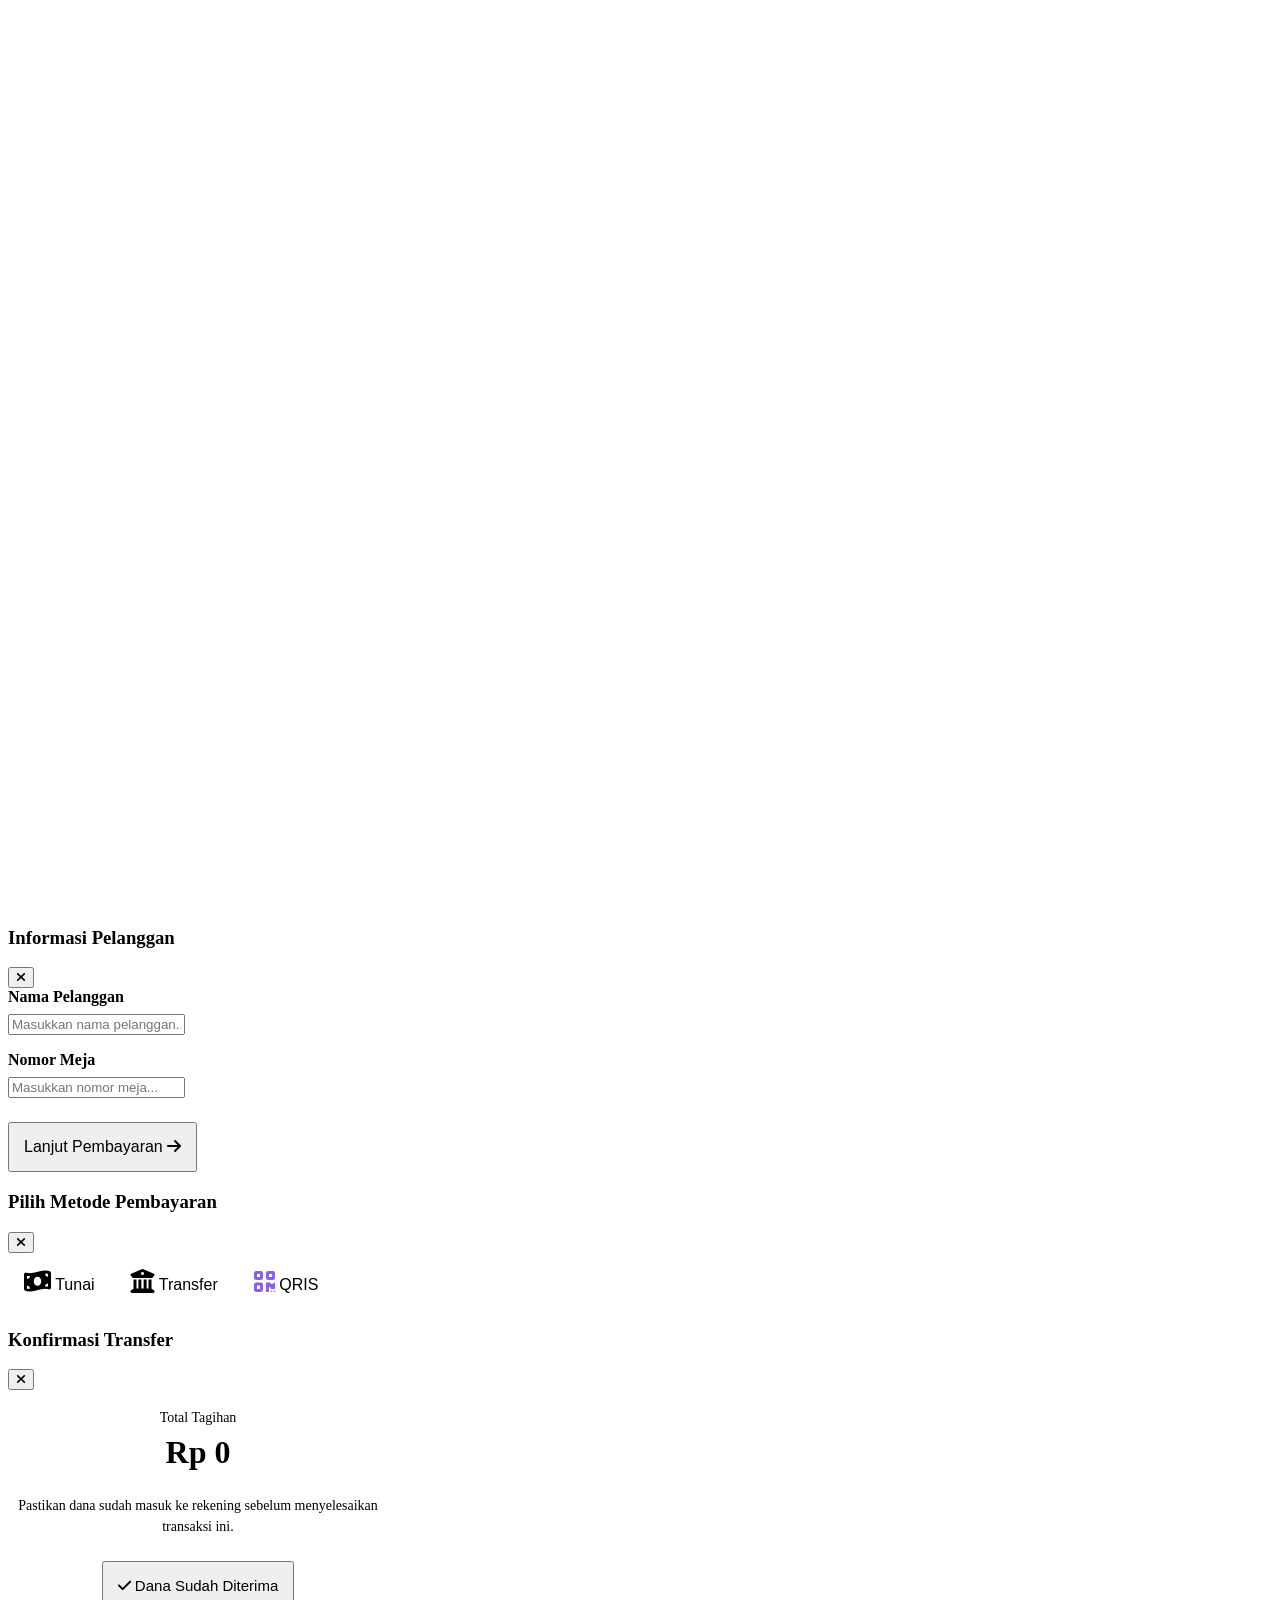
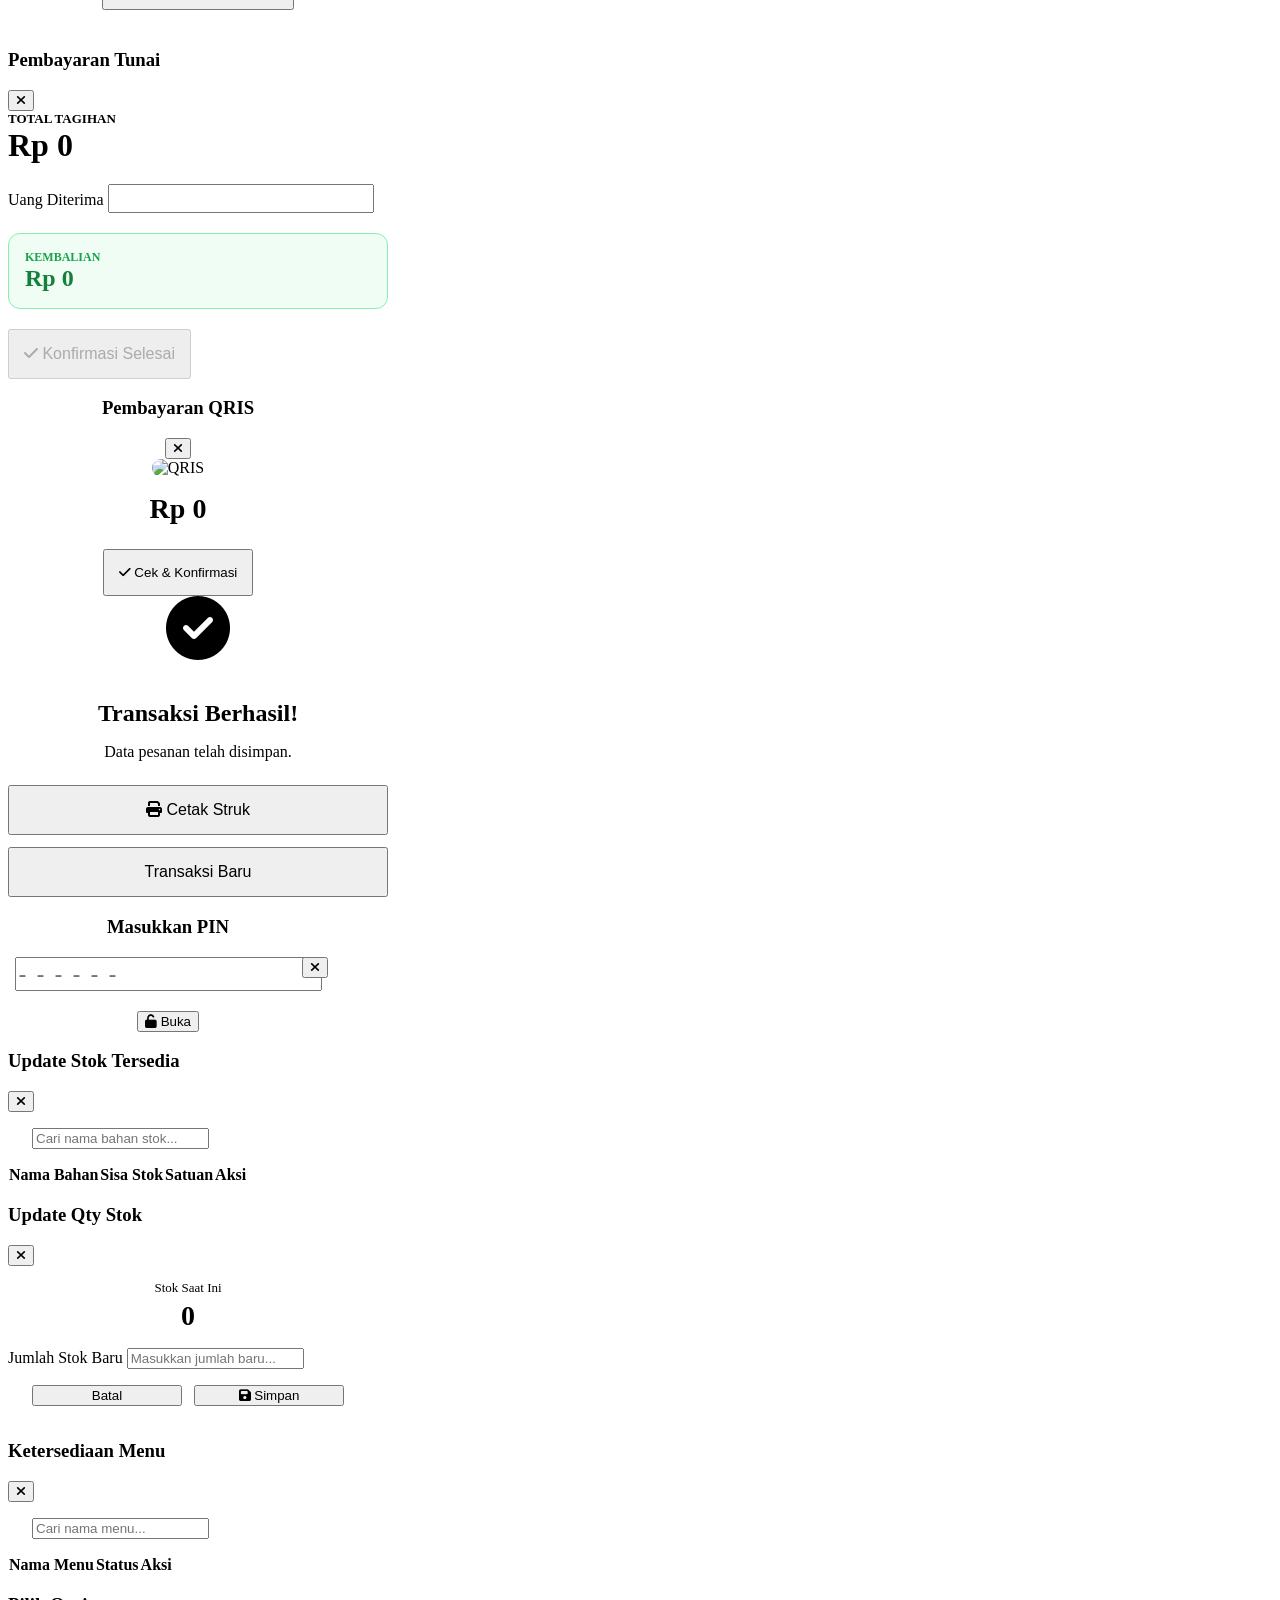
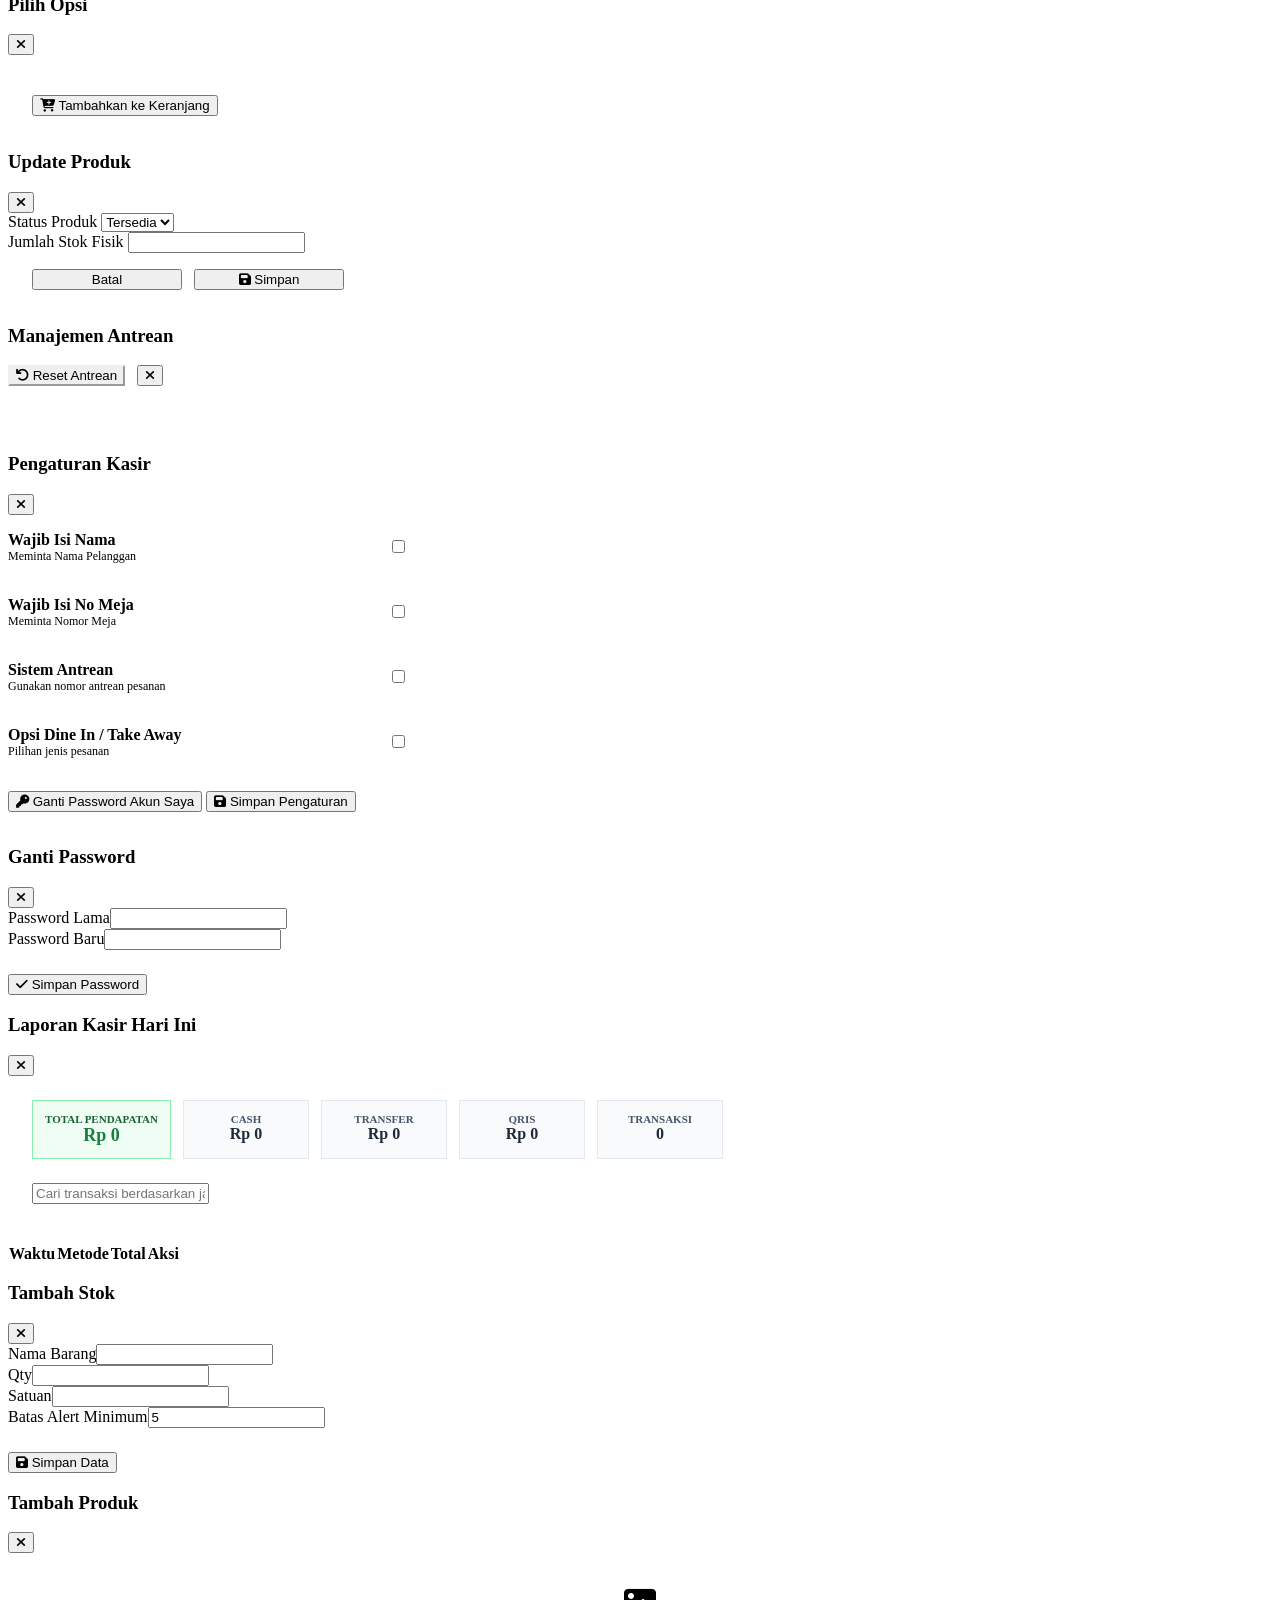
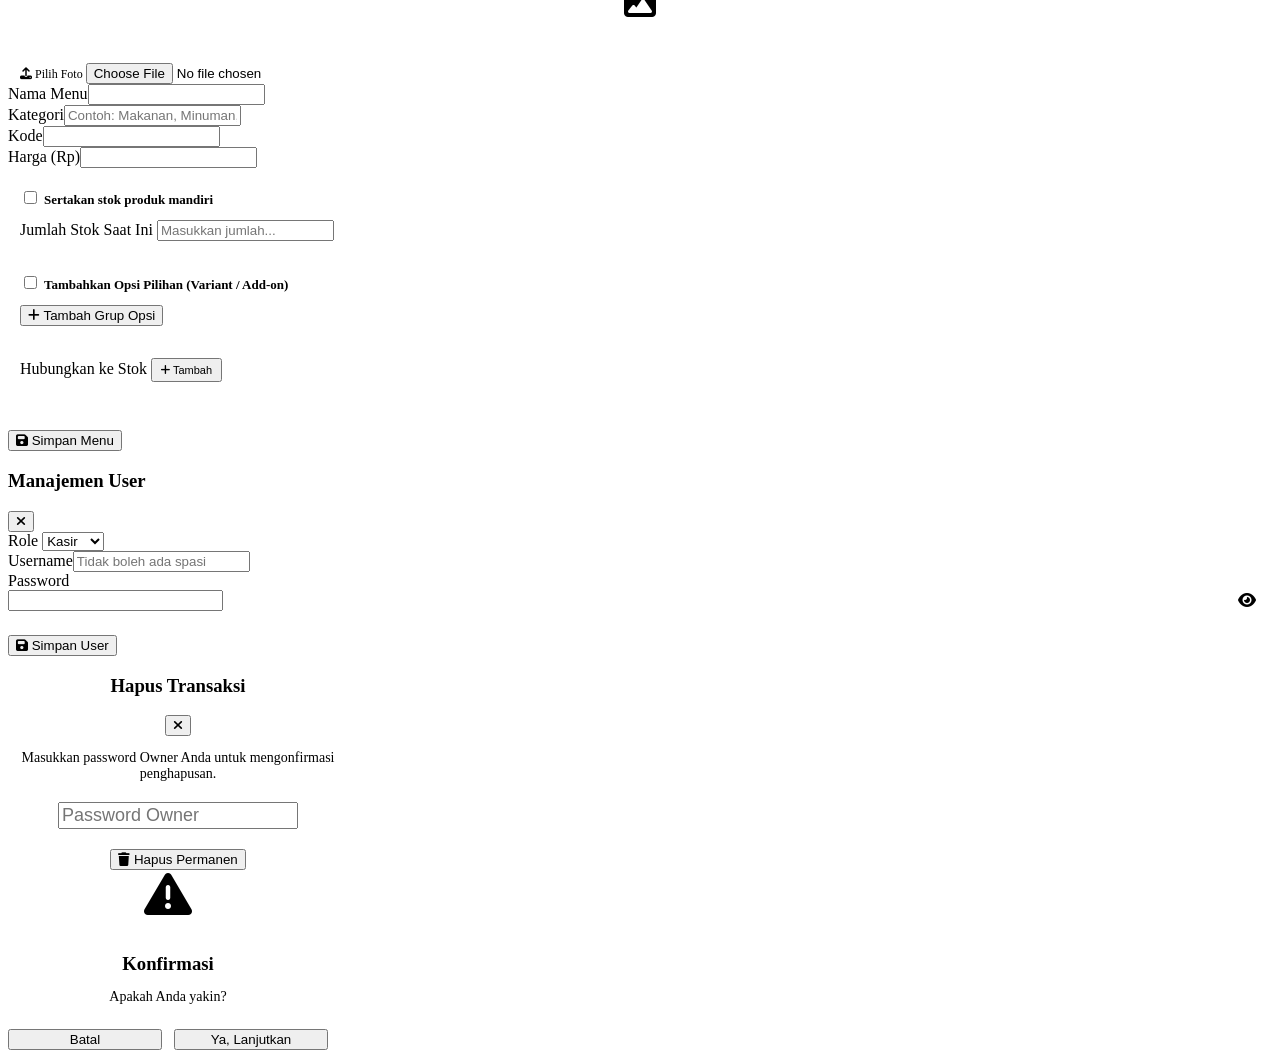
==== Index.html @ 361332a6 "Create Index.html" ====
<!DOCTYPE html>
<html lang="id">

<head>
  <meta charset="UTF-8">
  <title>My Kasir - Professional POS</title>
  <script src="https://cdn.jsdelivr.net/npm/chart.js"></script>
  <script src="https://code.responsivevoice.org/responsivevoice.js"></script>
  <link rel="stylesheet" href="https://cdnjs.cloudflare.com/ajax/libs/font-awesome/6.4.0/css/all.min.css">
  <meta name="viewport" content="width=device-width, initial-scale=1.0">
  <?!= include('CSS'); ?>
</head>

<body>

  <!-- GLOBAL TOAST CONTAINER -->
  <div id="toast-container"></div>

  <!-- LOADER -->
  <div id="loader"
    style="position:fixed;inset:0;z-index:9999;background:rgba(15,23,42,0.85);backdrop-filter:blur(8px);display:none;align-items:center;justify-content:center;flex-direction:column;gap:20px;transition: opacity 0.3s ease;">
    <!-- Modern SVG Spinner -->
    <svg viewBox="0 0 50 50" style="width: 60px; height: 60px; animation: modern-spin 2s linear infinite;">
      <circle cx="25" cy="25" r="20" fill="none" stroke="rgba(255,255,255,0.15)" stroke-width="4"></circle>
      <circle cx="25" cy="25" r="20" fill="none" stroke="#3b82f6" stroke-width="4" stroke-linecap="round" style="animation: modern-spin-dash 1.5s ease-in-out infinite;"></circle>
    </svg>
    <div style="text-align: center;">
      <p id="loader-text" style="color:#fff;font-size:16px;font-weight:600;margin:0;letter-spacing:0.5px;">Memuat...</p>
      <p style="color:#94a3b8; font-size: 13px; margin: 6px 0 0 0; font-weight: 400;">Harap tunggu sebentar</p>
    </div>
  </div>

  <!-- PRINT AREA -->
  <div id="print-area" style="font-family:monospace;max-width:300px;margin:0 auto;padding:16px;display:none;">
    <img id="pr-logo" src=""
      style="width:80px; margin:0 auto 10px; display:none; filter:grayscale(100%); object-fit:contain;">
    <div style="text-align:center;font-size:13px;font-weight:bold;white-space:pre-wrap;margin-bottom:8px;"
      id="pr-header"></div>
    <div style="border-bottom:1px dashed #000;margin:8px 0;"></div>
    <div style="font-size:11px;margin-bottom:6px;">
      <div style="display:flex;justify-content:space-between;"><span>ID</span><span id="pr-id"></span></div>
      <div style="display:flex;justify-content:space-between;"><span>Tanggal</span><span id="pr-date"></span></div>
      <div style="display:flex;justify-content:space-between;"><span>Kasir</span><span id="pr-kasir"></span></div>
      <div style="display:flex;justify-content:space-between;"><span>Metode</span><span id="pr-metode"></span></div>
      <div id="pr-pelanggan-row" style="display:flex;justify-content:space-between;" class="hidden">
        <span>Pelanggan</span><span id="pr-pelanggan"></span></div>
      <div id="pr-meja-row" style="display:flex;justify-content:space-between;" class="hidden"><span>Meja</span><span
          id="pr-meja"></span></div>
    </div>
    <div style="border-bottom:1px dashed #000;margin:8px 0;"></div>
          <div id="pr-queue-container" class="hidden" style="text-align:center;margin:12px 0;padding:8px;border:2px dashed #000;">
        <div style="font-size:12px;text-transform:uppercase;">Nomor Antrean</div>
        <div id="pr-queue" style="font-size:24px;font-weight:bold;">-</div>
      </div>
      <table style="width:100%;font-size:11px;" id="pr-items"></table>
    <div style="border-bottom:1px dashed #000;margin:8px 0;"></div>
    <div style="display:flex;justify-content:space-between;font-size:13px;font-weight:bold;"><span>TOTAL</span><span
        id="pr-total"></span></div>
    <div id="pr-change-line" style="display:none;font-size:11px;margin-top:6px;">
      <div style="display:flex;justify-content:space-between;margin-bottom:2px;"><span>Tunai</span><span
          id="pr-cash"></span></div>
      <div style="display:flex;justify-content:space-between;"><span>Kembali</span><span id="pr-change"></span></div>
    </div>
    <div style="border-bottom:1px dashed #000;margin:8px 0;"></div>
    <div style="text-align:center;font-size:11px;white-space:pre-wrap;margin-top:10px;" id="pr-footer"></div>
  </div>

  <!-- VIEWS CONTAINER -->
  <div id="app-container" style="display:flex;flex-direction:column;min-height:100vh;width:100%;">

    <!-- ========================================== -->
      <!-- ========================================== -->
  <!-- VIEW: QUEUE DISPLAY -->
<!-- ========================================== -->
<audio id="qd-audio" style="display:none;"></audio>
    <div id="view-queue-display" style="display:none;min-height:100vh;background:linear-gradient(135deg,#0f172a,#1e293b);font-family:'Nunito',sans-serif;flex-direction:column;overflow:hidden;position:fixed;inset:0;z-index:99999;">
  
  <!-- HEADER: LOGO, STORE NAME, CLOCK, EXIT -->
  <div style="height:100px;background:rgba(255,255,255,0.03);backdrop-filter:blur(10px);border-bottom:1px solid rgba(255,255,255,0.1);display:flex;align-items:center;padding:0 40px;justify-content:space-between;box-shadow:0 10px 30px rgba(0,0,0,0.2);z-index:10;">
      <div style="display:flex;align-items:center;gap:24px;">
          <div id="qd-logo-container" style="background:#fff;padding:8px;border-radius:12px;box-shadow:0 4px 15px rgba(0,0,0,0.1);display:none;align-items:center;justify-content:center;">
              <img id="qd-logo" src="" style="height:50px;max-width:140px;object-fit:contain;">
          </div>
          <div>
              <div style="font-size:28px;font-weight:900;color:#f8fafc;letter-spacing:1px;text-shadow:0 2px 10px rgba(0,0,0,0.5);" id="qd-store-name">My Kasir</div>
              <div style="font-size:14px;color:#94a3b8;font-weight:700;letter-spacing:3px;text-transform:uppercase;margin-top:2px;">Portal Antrean</div>
          </div>
      </div>
      <div style="display:flex;align-items:center;gap:32px;">
          <div id="qd-clock" style="font-size:32px;font-weight:800;color:#38bdf8;font-variant-numeric:tabular-nums;text-shadow:0 0 20px rgba(56,189,248,0.3);">00:00:00</div>
          <button onclick="queueDisplay.exit()" style="background:rgba(239,68,68,0.15);border:1px solid rgba(239,68,68,0.4);color:#fca5a5;width:56px;height:56px;border-radius:16px;cursor:pointer;display:flex;align-items:center;justify-content:center;transition:all 0.3s;box-shadow:0 4px 15px rgba(239,68,68,0.15);" onmouseover="this.style.background='rgba(239,68,68,0.25)';this.style.transform='scale(1.05)';" onmouseout="this.style.background='rgba(239,68,68,0.15)';this.style.transform='scale(1)';" title="Keluar">
              <i class="fas fa-sign-out-alt" style="font-size:24px;"></i>
          </button>
      </div>
  </div>

  <!-- MAIN CONTENT -->
  <div style="flex:1;display:flex;">
      
      <!-- LEFT SIDE: SELESAI / READY -->
      <div style="flex:5;display:flex;flex-direction:column;align-items:center;justify-content:center;padding:40px;position:relative;">
          
          <!-- Subtle Background Glow -->
          <div style="position:absolute;width:600px;height:600px;background:radial-gradient(circle, rgba(56,189,248,0.15) 0%, rgba(0,0,0,0) 70%);top:50%;left:50%;transform:translate(-50%,-50%);pointer-events:none;"></div>
          
          <div class="card anim-scale" style="background:rgba(255,255,255,0.03);border:1px solid rgba(255,255,255,0.05);box-shadow:0 24px 80px rgba(0,0,0,0.5);border-radius:40px;padding:80px;text-align:center;width:100%;max-width:900px;position:relative;z-index:2;backdrop-filter:blur(20px);">
              <div style="color:#cbd5e1;font-size:3.5vw;font-weight:800;margin-bottom:2vh;text-transform:uppercase;letter-spacing:8px;">Silakan Ambil</div>
              <div id="qd-ready-main" style="color:#fff;font-size:14vw;font-weight:900;line-height:1;letter-spacing:-4px;text-shadow:0 15px 50px rgba(56,189,248,0.4);margin:20px 0;transition:all 0.6s cubic-bezier(0.34, 1.56, 0.64, 1);white-space:nowrap;">---</div>
              <div style="color:#94a3b8;font-size:2.5vw;font-weight:600;margin-top:2vh;letter-spacing:2px;">Pesanan Anda Sudah Siap</div>
          </div>
      </div>
  
      <!-- RIGHT SIDE: DIPROSES / WAITING -->
      <div style="flex:3;background:rgba(0,0,0,0.4);border-left:1px solid rgba(255,255,255,0.05);display:flex;flex-direction:column;padding:40px;box-shadow:-20px 0 50px rgba(0,0,0,0.3);">
          <div style="color:#f8fafc;font-size:2.2vw;font-weight:800;margin-bottom:40px;text-align:center;border-bottom:2px solid rgba(255,255,255,0.1);padding-bottom:24px;letter-spacing:2px;text-transform:uppercase;text-shadow:0 2px 10px rgba(0,0,0,0.3);">Sedang Diproses</div>
          <div id="qd-processing-list" style="flex:1;display:flex;flex-direction:column;gap:24px;overflow-y:auto;padding-right:12px;">
              <!-- ITEMS INJECTED HERE -->
          </div>
      </div>
  </div>
</div>
        <!-- VIEW: PORTAL SELECT -->
    <!-- ========================================== -->
    <div id="view-portal-select"
      style="display:none;flex-direction:column;align-items:center;justify-content:center;min-height:100vh;background:linear-gradient(135deg,#0f172a,#1e3a8a,#312e81);padding:24px;">
      <div class="text-center anim-fade-up" style="margin-bottom:48px;">
        <div class="anim-fade-up anim-d1"
          style="width:90px;height:90px;background:rgba(255,255,255,0.12);border-radius:24px;display:flex;align-items:center;justify-content:center;margin:0 auto 24px;box-shadow:0 8px 32px rgba(0,0,0,0.3);">
          <i class="fas fa-store" style="font-size:40px;color:#fff;"></i>
        </div>
        <h1 class="anim-fade-up anim-d2" style="font-size:42px;font-weight:800;color:#fff;margin:0 0 12px;">My Kasir
        </h1>
        <p class="anim-fade-up anim-d3" style="color:rgba(255,255,255,0.7);font-size:16px;margin:0;">Sistem Point of
          Sales Digital Modern</p>
      </div>
      <div style="display:flex;flex-wrap:wrap;justify-content:center;gap:20px;">
        <button id="btn-portal-kasir" class="portal-btn anim-fade-up anim-d3"
          style="background:rgba(255,255,255,0.1);border:2px solid rgba(255,255,255,0.2);border-radius:24px;padding:40px 48px;text-align:center;cursor:pointer;min-width:220px;outline:none;color:inherit;">
          <i class="fas fa-cash-register" style="font-size:48px;color:#93c5fd;margin-bottom:20px;display:block;"></i>
          <h2 style="color:#fff;font-size:22px;font-weight:800;margin:0 0 8px;">Portal Kasir</h2>
          <p style="color:rgba(255,255,255,0.6);font-size:14px;margin:0;">Transaksi &amp; Operasional</p>
        </button>
        <button id="btn-portal-owner" class="portal-btn anim-fade-up anim-d4"
          style="background:rgba(255,255,255,0.1);border:2px solid rgba(255,255,255,0.2);border-radius:24px;padding:40px 48px;text-align:center;cursor:pointer;min-width:220px;outline:none;color:inherit;">
          <i class="fas fa-user-tie" style="font-size:48px;color:#93c5fd;margin-bottom:20px;display:block;"></i>
          <h2 style="color:#fff;font-size:22px;font-weight:800;margin:0 0 8px;">Portal Owner</h2>
          <p style="color:rgba(255,255,255,0.6);font-size:14px;margin:0;">Manajemen &amp; Analitik</p>
                  </button>
          <button id="btn-portal-queue" class="portal-btn anim-fade-up anim-d5" onclick="queueDisplay.init()"
            style="background:rgba(255,255,255,0.1);border:2px solid rgba(255,255,255,0.2);border-radius:24px;padding:40px 48px;text-align:center;cursor:pointer;min-width:220px;outline:none;color:inherit;">
            <i class="fas fa-tv" style="font-size:48px;color:#38bdf8;margin-bottom:20px;display:block;"></i>
            <h2 style="color:#fff;font-size:22px;font-weight:800;margin:0 0 8px;">Portal Antrean</h2>
            <p style="color:rgba(255,255,255,0.6);font-size:14px;margin:0;">Layar Pelanggan</p>
          </button>
        </div>
      </div>

      <!-- ========================================== -->
      <!-- VIEW: LOGIN FORM -->
      <!-- ========================================== -->
      <div id="view-login-form"
        style="display:none;flex-direction:column;align-items:center;justify-content:center;min-height:100vh;background:linear-gradient(135deg,#0f172a,#1e3a8a,#312e81);padding:24px;">
        <div class="card anim-scale"
          style="width:100%;max-width:420px;padding:40px;border-radius:24px;box-shadow:0 24px 80px rgba(0,0,0,0.35);">
          <button id="btn-login-back"
            style="background:transparent;border:none;color:var(--t3);cursor:pointer;font-weight:600;margin-bottom:20px;display:flex;align-items:center;gap:8px;font-size:14px;padding:0;transition:color 0.2s;">
            <i class="fas fa-arrow-left"></i> Kembali
          </button>
          <div class="text-center" style="margin-bottom:32px;">
            <div
              style="width:80px;height:80px;background:#eff6ff;border-radius:24px;display:inline-flex;align-items:center;justify-content:center;margin-bottom:16px;animation:pulse 2s ease-in-out infinite;">
              <i id="login-icon" class="fas fa-user-tie" style="font-size:32px;color:var(--primary);"></i>
            </div>
            <h2 id="login-title" style="font-size:28px;font-weight:800;margin:0 0 8px;">Login</h2>
            <p style="color:var(--t2);margin:0;">Masukkan kredensial Anda</p>
          </div>
          <form id="form-login" style="display:flex;flex-direction:column;gap:20px;">
            <input type="hidden" id="login-role">
            <div>
              <label class="form-label">Username</label>
              <div style="position:relative;">
                <i class="fas fa-user"
                  style="position:absolute;left:16px;top:50%;transform:translateY(-50%);color:var(--t3);"></i>
                <input type="text" id="inp-username" class="form-input"
                  style="padding-left:48px;border-radius:16px;height:52px;" placeholder="Masukkan username" required>
              </div>
            </div>
            <div>
              <div style="display:flex;justify-content:space-between;align-items:center;margin-bottom:8px;">
                  <label class="form-label" style="margin:0;">Password</label>
                  <a href="javascript:void(0)" onclick="ui.forgotPassword()" style="font-size:13px;color:var(--primary);text-decoration:none;font-weight:600;">Lupa Password?</a>
              </div>
              <div style="position:relative;">
                <i class="fas fa-lock"
                  style="position:absolute;left:16px;top:50%;transform:translateY(-50%);color:var(--t3);"></i>
                <input type="password" id="inp-password" class="form-input"
                  style="padding-left:48px;padding-right:48px;border-radius:16px;height:52px;" placeholder="Masukkan password" required>
                <i class="fas fa-eye" id="toggle-password" onclick="var el=document.getElementById('inp-password'); if(el.type==='password'){el.type='text'; this.className='fas fa-eye-slash';} else {el.type='password'; this.className='fas fa-eye';}"
                  style="position:absolute;right:16px;top:50%;transform:translateY(-50%);color:var(--t3);cursor:pointer;"></i>
              </div>
            </div>
            <button type="button" id="btn-login-submit" class="btn btn-primary w-full"
              style="height:52px;border-radius:16px;font-size:16px;font-weight:700;margin-top:8px;">
              <i class="fas fa-sign-in-alt" style="margin-right:8px;"></i> Masuk Sekarang
            </button>
          </form>
        </div>
      </div>

      <!-- ========================================== -->
      <!-- VIEW: MAIN APP DASHBOARD -->
    <!-- ========================================== -->
    <div id="view-main-app" style="display:none;flex-direction:column;height:100vh;">

      <!-- NAVBAR -->
      <nav id="top-nav" class="flex items-center justify-between"
        style="padding:12px 24px;background:var(--nav);border-bottom:1px solid var(--border);z-index:100;">
        <div class="flex items-center gap-3">
          <div
            style="width:40px;height:40px;background:var(--primary);border-radius:12px;display:flex;align-items:center;justify-content:center;box-shadow:0 4px 12px rgba(59,130,246,0.3);">
            <i class="fas fa-store" style="color:#fff;font-size:18px;"></i>
          </div>
          <div>
            <div id="nav-store-name" style="font-weight:800;font-size:17px;color:var(--t1);">My Kasir</div>
            <div id="nav-role-badge"
              style="font-size:11px;font-weight:700;color:var(--primary);background:#eff6ff;padding:2px 8px;border-radius:6px;display:inline-block;margin-top:2px;">
              Role</div>
          </div>
        </div>

        <div class="flex items-center gap-4">
          <!-- Theme Toggle -->
          <div class="flex items-center gap-2">
            <i class="fas fa-sun" style="font-size:12px;color:var(--t3);"></i>
            <button id="btn-theme" class="dm-toggle" onclick="ui.toggleTheme()"></button>
            <i class="fas fa-moon" style="font-size:12px;color:var(--t3);"></i>
          </div>

          <div style="width:1px;height:24px;background:var(--border);"></div>

          <button onclick="app.refreshData()" class="btn btn-outline" style="padding:8px 12px;font-size:13px;"
            title="Sinkronisasi Data">
            <i class="fas fa-sync-alt"></i>
          </button>

          <div class="flex items-center gap-3"
            style="padding:6px 12px 6px 6px;background:var(--surface2);border-radius:30px;border:1px solid var(--border);">
            <div
              style="width:28px;height:28px;background:var(--primary);border-radius:50%;display:flex;align-items:center;justify-content:center;">
              <i class="fas fa-user" style="color:#fff;font-size:12px;"></i>
            </div>
            <span id="nav-username" style="font-weight:700;font-size:13px;padding-right:4px;">User</span>
          </div>

          <button onclick="auth.logout()" class="btn btn-danger" style="padding:8px 14px;font-size:13px;">
            <i class="fas fa-sign-out-alt"></i> Keluar
          </button>
        </div>
      </nav>

      <div class="flex flex-1" style="overflow:hidden;">

        <!-- ========================================== -->
        <!-- APP: KASIR PORTAL -->
        <!-- ========================================== -->
        <div id="portal-kasir" class="hidden w-full h-full">
          <!-- Left: Catalog Area -->
          <div class="flex-col flex-1" style="background:var(--bg);overflow-y:auto;padding:24px;">
            <div class="flex items-center justify-between" style="margin-bottom:20px;">
              <h2 style="font-size:22px;font-weight:800;margin:0;">📦 Katalog Produk</h2>
              <div class="flex gap-2">
                <button onclick="kasir.openSecureModal('modal-k-stock')" class="btn btn-outline"
                  style="border-color:var(--primary);color:var(--primary);" title="Manajemen Stok">
                  <i class="fas fa-box"></i> Stok
                </button>
                <button onclick="kasir.openSecureModal('modal-k-catalog')" class="btn btn-outline"
                  style="border-color:var(--primary);color:var(--primary);" title="Manajemen Katalog">
                  <i class="fas fa-book-open"></i> Katalog
                </button>
                                  <button onclick="kasir.queueManager.open()" class="btn btn-outline"
                    style="border-color:var(--t2);color:var(--t2);" title="Manajemen Antrean">
                    <i class="fas fa-list-ol"></i> Antrean
                  </button>
                  <button onclick="kasir.openSecureModal('modal-k-settings')" class="btn btn-outline"
                  style="border-color:var(--t2);color:var(--t2);" title="Pengaturan">
                  <i class="fas fa-cog"></i> Pengaturan
                </button>
                <button onclick="kasir.openSecureModal('modal-report')" class="btn btn-outline"
                  style="border-color:var(--success);color:var(--success);" title="Laporan Harian">
                  <i class="fas fa-chart-line"></i> Laporan
                </button>
              </div>
            </div>

            <div style="position:relative;margin-bottom:20px;">
              <i class="fas fa-search"
                style="position:absolute;left:16px;top:50%;transform:translateY(-50%);color:var(--t3);"></i>
              <input type="text" id="kasir-search" class="form-input"
                style="padding-left:44px;border-radius:12px;padding-top:12px;padding-bottom:12px;"
                placeholder="Cari nama menu atau kode..." oninput="kasir.searchCatalog(this.value)">
              <div id="kasir-ac" class="ac-list"></div>
            </div>

            <div id="kasir-category-filters" class="flex gap-2"
              style="overflow-x:auto;padding-bottom:16px;margin-bottom:8px;"></div>
            <div id="k-ordertype-container" class="hidden" style="margin-bottom:16px;">
              <div class="flex" style="background:var(--surface2);border-radius:12px;padding:4px;">
                <button id="btn-type-dinein" class="btn flex-1" style="background:var(--primary);color:#fff;" onclick="kasir.setOrderType('Dine In')">Dine In</button>
                <button id="btn-type-takeaway" class="btn flex-1" style="background:transparent;color:var(--t2);" onclick="kasir.setOrderType('Take Away')">Take Away</button>
              </div>
            </div>

            <div id="kasir-catalog-grid"
              style="display:grid;grid-template-columns:repeat(auto-fill,minmax(180px,1fr));gap:16px;">
              <!-- Catalog items rendered here -->
            </div>
          </div>

          <!-- Right: Cart Area -->
          <div class="flex-col"
            style="width:380px;background:var(--surface);border-left:1px solid var(--border);flex-shrink:0;">
            <div style="padding:20px;border-bottom:1px solid var(--border);background:var(--surface2);">
              <h3 style="margin:0;font-size:16px;font-weight:800;display:flex;align-items:center;gap:10px;">
                <div
                  style="width:32px;height:32px;background:#eff6ff;color:var(--primary);border-radius:8px;display:flex;align-items:center;justify-content:center;">
                  <i class="fas fa-shopping-cart"></i></div>
                Keranjang Pesanan
              </h3>
            </div>

            <div id="cart-list" class="flex-1"
              style="overflow-y:auto;padding:16px;display:flex;flex-direction:column;gap:8px;">
              <!-- Cart items -->
            </div>

            <div id="k-customer-fields"
              style="padding:16px;border-top:1px solid var(--border);background:var(--surface2);display:none;gap:12px;">
              <div id="k-cname-container" style="flex:1;display:none;">
                <label style="font-size:12px;font-weight:700;display:block;margin-bottom:4px;">Nama Pelanggan</label>
                <input type="text" id="k-input-cname" class="form-input" placeholder="Masukkan nama..."
                  style="padding:10px;font-size:13px;border-radius:8px;">
              </div>
              <div id="k-cmeja-container" style="flex:1;display:none;">
                <label style="font-size:12px;font-weight:700;display:block;margin-bottom:4px;">Nomor Meja</label>
                <input type="text" id="k-input-cmeja" class="form-input" placeholder="Masukkan meja..."
                  style="padding:10px;font-size:13px;border-radius:8px;">
              </div>
            </div>

            <div style="padding:20px;border-top:1px solid var(--border);background:var(--surface);">
              <div class="flex justify-between items-center" style="margin-bottom:16px;">
                <span style="font-size:14px;color:var(--t2);font-weight:600;">Total Tagihan</span>
                <span id="cart-total" style="font-size:26px;font-weight:800;color:var(--primary);">Rp 0</span>
              </div>

              <button onclick="kasir.checkout()" class="btn btn-primary w-full" style="padding:16px;font-size:16px;">
                <i class="fas fa-check-circle"></i> Proses Pembayaran
              </button></div>
        </div>
      </div>

      <!-- ========================================== -->
        <!-- APP: OWNER PORTAL -->
        <!-- ========================================== -->
        <div id="portal-owner" class="hidden w-full h-full">
          <!-- Sidebar -->
          <div
            style="width:240px;background:var(--sidebar);padding:24px 16px;display:flex;flex-direction:column;gap:6px;flex-shrink:0;">
            <div
              style="font-size:11px;font-weight:700;color:#64748b;text-transform:uppercase;letter-spacing:0.05em;padding:0 16px;margin-bottom:8px;">
              Menu Utama</div>
            <button onclick="owner.switchTab('dashboard')" id="tab-btn-dashboard" class="sidebar-item active"><i
                class="fas fa-chart-pie"></i> Dashboard</button>
            <button onclick="owner.switchTab('stock')" id="tab-btn-stock" class="sidebar-item"><i
                class="fas fa-boxes-stacked"></i> Manajemen Stok</button>
            <button onclick="owner.switchTab('catalog')" id="tab-btn-catalog" class="sidebar-item"><i
                class="fas fa-box"></i> Katalog Produk</button>
            <button onclick="owner.switchTab('expense')" id="tab-btn-expense" class="sidebar-item"><i
                class="fas fa-cart-shopping"></i> Catat Belanja</button>
            
            <button onclick="owner.switchTab('users')" id="tab-btn-users" class="sidebar-item"><i class="fas fa-users"></i> Manajemen User</button>
            <div style="height:1px;background:rgba(255,255,255,0.1);margin:12px 0;"></div>
            <button onclick="owner.switchTab('settings')" id="tab-btn-settings" class="sidebar-item"><i
                class="fas fa-gear"></i> Pengaturan</button>
          </div>

          <!-- Content Area -->
          <div class="flex-1" style="background:var(--bg);padding:32px;overflow-y:auto;position:relative;">

            <!-- TAB: DASHBOARD -->
            <div id="tab-dashboard" class="owner-tab hidden">
              <div class="flex justify-between items-center" style="margin-bottom:24px;">
                <h2 style="font-size:24px;font-weight:800;margin:0;">Ringkasan Bisnis</h2>
                <div class="flex items-center gap-3">
                  <input type="date" id="dash-date" class="form-input" style="width:160px;"
                    onchange="owner.renderDashboard()">
                </div>
              </div>

              <div style="display:grid;grid-template-columns:repeat(4,1fr);gap:20px;margin-bottom:24px;">
                <div class="card" style="border-top:4px solid var(--primary);">
                  <div style="font-size:12px;font-weight:700;color:var(--t3);text-transform:uppercase;">Pendapatan</div>
                  <div id="dash-income" style="font-size:28px;font-weight:800;margin-top:8px;">Rp 0</div>
                </div>
                <div class="card" style="border-top:4px solid var(--danger);">
                  <div style="font-size:12px;font-weight:700;color:var(--t3);text-transform:uppercase;">Pengeluaran
                  </div>
                  <div id="dash-expense" style="font-size:28px;font-weight:800;margin-top:8px;">Rp 0</div>
                </div>
                <div class="card" style="border-top:4px solid var(--success);">
                  <div style="font-size:12px;font-weight:700;color:var(--t3);text-transform:uppercase;">Laba Bersih
                  </div>
                  <div id="dash-profit" style="font-size:28px;font-weight:800;margin-top:8px;">Rp 0</div>
                </div>
                <div class="card" style="border-top:4px solid #f59e0b;">
                  <div style="font-size:12px;font-weight:700;color:var(--t3);text-transform:uppercase;">Total Trx</div>
                  <div id="dash-trx-count" style="font-size:28px;font-weight:800;margin-top:8px;">0</div>
                </div>
              </div>

              <!-- Alert low stock -->
              <div id="dash-low-stock" class="hidden"
                style="margin-bottom:24px;background:#fef3c7;border:1px solid #fcd34d;border-radius:12px;padding:16px;">
                <h4 style="margin:0 0 8px;color:#92400e;display:flex;align-items:center;gap:8px;"><i
                    class="fas fa-triangle-exclamation"></i> Stok Hampir Habis!</h4>
                <div id="dash-low-stock-list" class="flex gap-2" style="flex-wrap:wrap;"></div>
              </div>

              <div class="card" style="margin-bottom:24px;">
                <h3 style="margin:0 0 16px;font-size:16px;font-weight:800;">Grafik Arus Kas (7 Hari Terakhir)</h3>
                <canvas id="dash-chart" height="80"></canvas>
              </div>

              <div class="card">
                <h3 style="margin:0 0 16px;font-size:16px;font-weight:800;">Daftar Transaksi</h3>

                <div style="display:flex;gap:16px;margin-bottom:24px;">
                  <div class="card flex-1"
                    style="background:var(--surface2);border:1px solid var(--border);padding:16px;">
                    <div style="font-size:11px;font-weight:700;color:var(--t3);text-transform:uppercase;">Cash</div>
                    <div id="dash-metode-cash"
                      style="font-size:20px;font-weight:800;color:var(--success);margin-top:4px;">Rp 0</div>
                  </div>
                  <div class="card flex-1"
                    style="background:var(--surface2);border:1px solid var(--border);padding:16px;">
                    <div style="font-size:11px;font-weight:700;color:var(--t3);text-transform:uppercase;">Transfer</div>
                    <div id="dash-metode-transfer"
                      style="font-size:20px;font-weight:800;color:var(--primary);margin-top:4px;">Rp 0</div>
                  </div>
                  <div class="card flex-1"
                    style="background:var(--surface2);border:1px solid var(--border);padding:16px;">
                    <div style="font-size:11px;font-weight:700;color:var(--t3);text-transform:uppercase;">QRIS</div>
                    <div id="dash-metode-qris" style="font-size:20px;font-weight:800;color:#8b5cf6;margin-top:4px;">Rp 0
                    </div>
                  </div>
                </div>

                <div style="overflow-x:auto;">
                  <table id="dash-trx-table">
                    <thead>
                      <tr>
                        <th class="tbl-th">ID</th>
                        <th class="tbl-th">Waktu</th>
                        <th class="tbl-th">Kasir</th>
                        <th class="tbl-th">Metode</th>
                        <th class="tbl-th text-right">Total</th>
                        <th class="tbl-th text-right">Aksi</th>
                      </tr>
                    </thead>
                    <tbody></tbody>
                  </table>
                </div>
              </div>
            </div>

            <!-- TAB: STOCK -->
            <div id="tab-stock" class="owner-tab hidden">
              <div class="flex justify-between items-center" style="margin-bottom:24px;">
                <h2 style="font-size:24px;font-weight:800;margin:0;">📊 Manajemen Stok</h2>
                <button onclick="owner.modals.stock.open()" class="btn btn-primary"><i class="fas fa-plus"></i> Tambah
                  Stok Baru</button>
              </div>
              <div class="card" style="padding:0;overflow:hidden;">
                <table id="table-stock">
                  <thead>
                    <tr>
                      <th class="tbl-th">Nama Barang</th>
                      <th class="tbl-th">Satuan</th>
                      <th class="tbl-th">Qty</th>
                      <th class="tbl-th">Batas Min</th>
                      <th class="tbl-th">Status</th>
                      <th class="tbl-th text-right">Aksi</th>
                    </tr>
                  </thead>
                  <tbody></tbody>
                </table>
              </div>
            </div>

            <!-- TAB: CATALOG -->
            <div id="tab-catalog" class="owner-tab hidden">
              <div class="flex justify-between items-center" style="margin-bottom:24px;">
                <h2 style="font-size:24px;font-weight:800;margin:0;">📦 Katalog Produk</h2>
                <button onclick="owner.modals.catalog.open()" class="btn btn-primary"><i class="fas fa-plus"></i> Tambah
                  Produk</button>
              </div>
              <div id="owner-category-filters" class="flex gap-2"
                style="overflow-x:auto;padding-bottom:16px;margin-bottom:8px;"></div>
              <div style="display:grid;grid-template-columns:repeat(auto-fill,minmax(220px,1fr));gap:20px;"
                id="owner-catalog-grid"></div>
            </div>

            <!-- TAB: SETTINGS -->
            <div id="tab-settings" class="owner-tab hidden">
              <h2 style="font-size:24px;font-weight:800;margin:0 0 24px;">⚙️ Pengaturan Sistem</h2>
              <div style="display:grid;grid-template-columns:1fr 1fr;gap:24px;">
                <div class="card">
                  <h3 style="margin:0 0 20px;font-size:16px;border-bottom:1px solid var(--border);padding-bottom:12px;">
                    Profil Toko</h3>
                  <div class="flex-col gap-3">
                    <div class="text-center" style="margin-bottom:12px;">
                      <div id="set-logo-preview"
                        style="width:100px;height:100px;background:var(--surface2);border-radius:12px;margin:0 auto 10px;border:2px dashed var(--border);display:flex;align-items:center;justify-content:center;overflow:hidden;">
                        <i class="fas fa-image" style="color:var(--border);font-size:32px;"></i>
                      </div>
                      <label class="btn btn-outline" style="font-size:12px;padding:6px 12px;cursor:pointer;">
                        <i class="fas fa-upload"></i> Upload Logo Struk (Opsional)
                        <input type="file" id="set-logo-file" accept="image/*" class="hidden"
                          onchange="owner.previewLogo(event)">
                      </label>
                    </div>
                    <div><label class="form-label">Nama Toko</label><input type="text" id="set-name" class="form-input">
                    </div>
                    <div><label class="form-label">Alamat</label><input type="text" id="set-address" class="form-input">
                    </div>
                    <div><label class="form-label">Telepon</label><input type="text" id="set-phone" class="form-input">
                    </div>
                    <div><label class="form-label">Header Struk</label><textarea id="set-header" class="form-input"
                        rows="3"></textarea></div>
                    <div><label class="form-label">Footer Struk</label><textarea id="set-footer" class="form-input"
                        rows="2"></textarea></div>
                    <div><label class="form-label">Link Logo QRIS</label><input type="text" id="set-qris"
                        class="form-input"></div>
                    <button onclick="owner.saveSettings()" class="btn btn-primary" style="margin-top:8px;"><i
                        class="fas fa-save"></i> Simpan Profil</button>
                  </div>
                </div>
                <div class="flex-col gap-4">
                  <div class="card">
                    <h3
                      style="margin:0 0 20px;font-size:16px;border-bottom:1px solid var(--border);padding-bottom:12px;">
                      Keamanan Owner</h3>
                    <div class="flex-col gap-3">
                      <div><label class="form-label">PIN Laporan Kasir (6 Digit)</label><input type="password"
                          id="set-pin" class="form-input" maxlength="6"></div>
                      <button onclick="owner.savePin()" class="btn btn-primary"><i class="fas fa-lock"></i> Simpan
                        PIN</button>
                    </div>
                  </div>
                  <div class="card">
                    <h3
                      style="margin:0 0 20px;font-size:16px;border-bottom:1px solid var(--border);padding-bottom:12px;">
                      Ganti Password</h3>
                    <div class="flex-col gap-3">
                      <div><label class="form-label">Pilih Akun</label>
                        <select id="set-pwd-user" class="form-input">
                          <option value="owner">Owner</option>
                        </select>
                      </div>
                      <div><label class="form-label">Password Baru</label><input type="password" id="set-pwd-new"
                          class="form-input"></div>
                      <button onclick="owner.changePassword()" class="btn btn-danger"><i class="fas fa-key"></i> Update
                        Password</button>
                    </div>
                  </div>
                </div>
              </div>
            </div>

            <!-- Other tabs placeholder (Users, Expense can follow same logic) -->
            <div id="tab-users" class="owner-tab hidden">
              <div class="flex justify-between items-center" style="margin-bottom:24px;">
                <h2 style="font-size:24px;font-weight:800;margin:0;">👥 Manajemen User</h2>
                <button onclick="owner.modals.user.open()" class="btn btn-primary"><i class="fas fa-plus"></i> Tambah
                  Kasir</button>
              </div>
              <div class="card" style="padding:0;overflow:hidden;">
                <table id="table-users">
                  <thead>
                    <tr>
                      <th class="tbl-th">Username</th>
                      <th class="tbl-th">Nama</th>
                      <th class="tbl-th">Role</th>
                      <th class="tbl-th text-right">Aksi</th>
                    </tr>
                  </thead>
                  <tbody></tbody>
                </table>
              </div>
            </div>

            <div id="tab-expense" class="owner-tab hidden">
              <h2 style="font-size:24px;font-weight:800;margin:0 0 24px;">Catat Belanja & Restock</h2>

              <div style="display:grid;grid-template-columns:1fr 1fr;gap:20px;align-items:start;">
                <div class="card flex-col gap-3">
                  <h3 style="margin:0 0 10px;font-size:16px;border-bottom:1px solid var(--border);padding-bottom:10px;">
                    Form Tambah Rincian</h3>

                  <div>
                    <label class="form-label">Pilih Barang Stok</label>
                    <select id="exp-stock-sel" class="form-input" onchange="owner.onExpStockChange()">
                      <!-- Populated by JS -->
                    </select>
                  </div>

                  <div id="exp-lainnya-box" class="hidden flex-col gap-3"
                    style="background:var(--surface2);padding:12px;border-radius:8px;">
                    <div><label class="form-label">Nama Barang Baru</label><input type="text" id="exp-new-name"
                        class="form-input"></div>
                    <div><label class="form-label">Satuan</label><input type="text" id="exp-new-satuan"
                        class="form-input" placeholder="Misal: Kg, Pcs"></div>
                    <div><label class="form-label">Batas Minimum</label><input type="number" id="exp-new-batas"
                        class="form-input" value="5"></div>
                    <label
                      style="display:flex;align-items:center;gap:8px;font-size:13px;cursor:pointer;margin-top:4px;">
                      <input type="checkbox" id="exp-add-tostock" checked> Tambahkan sebagai stok baru
                    </label>
                  </div>

                  <div style="display:flex;gap:12px;">
                    <div style="flex:1"><label class="form-label">Qty Tambah</label><input type="number" id="exp-qty"
                        class="form-input" value="1"></div>
                    <div style="flex:2"><label class="form-label">Subtotal Biaya (Rp)</label><input type="number"
                        id="exp-price" class="form-input" placeholder="Total biaya item ini"></div>
                  </div>

                  <button onclick="owner.addExpenseItem()" class="btn btn-outline" style="margin-top:10px;"><i
                      class="fas fa-plus"></i> Tambah ke Rincian</button>
                </div>

                <div class="card flex-col gap-3">
                  <h3 style="margin:0 0 10px;font-size:16px;border-bottom:1px solid var(--border);padding-bottom:10px;">
                    Daftar Rincian Belanja</h3>
                  <div id="exp-cart-list" class="flex-col gap-2" style="max-height:200px;overflow-y:auto;">
                    <div style="text-align:center;padding:20px;color:var(--t3);font-size:13px;">Belum ada rincian
                      ditambahkan.</div>
                  </div>
                  <div
                    style="display:flex;justify-content:space-between;padding-top:12px;border-top:1px dashed var(--border);margin-top:8px;">
                    <span style="font-weight:700;">Total Belanja</span>
                    <span style="font-weight:800;color:var(--danger);font-size:18px;" id="exp-total-rp">Rp 0</span>
                  </div>
                  <button onclick="owner.saveExpense()" class="btn btn-primary"
                    style="margin-top:10px;font-size:15px;padding:12px;"><i class="fas fa-save"></i> Simpan
                    Pengeluaran</button>
                </div>
              </div>

              <div class="card" style="margin-top:24px;">
                <div class="flex justify-between items-center"
                  style="margin-bottom:16px;border-bottom:1px solid var(--border);padding-bottom:12px;">
                  <h3 style="margin:0;font-size:16px;">Riwayat Belanja</h3>
                  <input type="date" id="exp-history-date" class="form-input"
                    style="width:160px;padding:4px 8px;font-size:12px;" onchange="owner.renderExpenseHistory()">
                </div>
                <div class="table-container">
                  <table class="tbl" id="exp-history-table">
                    <thead>
                      <tr>
                        <th class="tbl-th">Waktu</th>
                        <th class="tbl-th">Keterangan</th>
                        <th class="tbl-th text-right">Nominal</th>
                        <th class="tbl-th text-right">Aksi</th>
                      </tr>
                    </thead>
                    <tbody></tbody>
                  </table>
                </div>
              </div>
            </div>

          </div>
        </div>

      </div>
    </div>
  </div>

  <!-- ========================================== -->
  <!-- MODALS -->
  <!-- ========================================== -->

  <!-- KASIR: CUSTOMER INFO MODAL -->
  <div id="modal-customer-info" class="modal-overlay">
    <div class="modal-box" style="max-width:400px;">
      <div class="modal-header">
        <h3 class="modal-title">Informasi Pelanggan</h3>
        <button class="modal-close" onclick="ui.closeModal('modal-customer-info')"><i class="fas fa-times"></i></button>
      </div>
      <div class="modal-body">
        <div id="mci-nama-container" style="margin-bottom:16px;">
          <label style="font-weight:bold;display:block;margin-bottom:8px;">Nama Pelanggan</label>
          <input type="text" id="mci-input-pelanggan" class="form-input" placeholder="Masukkan nama pelanggan..."
            onkeypress="kasir.proceedPayment(event)">
        </div>
        <div id="mci-meja-container" style="margin-bottom:24px;">
          <label style="font-weight:bold;display:block;margin-bottom:8px;">Nomor Meja</label>
          <input type="text" id="mci-input-meja" class="form-input" placeholder="Masukkan nomor meja..."
            onkeypress="kasir.proceedPayment(event)">
        </div>
        <button onclick="kasir.proceedPayment()" class="btn btn-primary w-full" style="padding:14px;font-size:16px;">
          Lanjut Pembayaran <i class="fas fa-arrow-right"></i>
        </button>
      </div>
    </div>
  </div>

  <!-- KASIR: PAYMENT METHOD MODAL -->
  <div id="modal-payment-method" class="modal-overlay">
    <div class="modal-box" style="max-width:380px;">
      <div class="modal-header">
        <h3 class="modal-title">Pilih Metode Pembayaran</h3>
        <button class="modal-close" onclick="ui.closeModal('modal-payment-method')"><i
            class="fas fa-times"></i></button>
      </div>
      <div class="flex-col gap-3">
        <button onclick="kasir.setPayment('Cash')" class="btn w-full flex items-center justify-center gap-3"
          style="padding:16px;background:var(--surface2);border:2px solid var(--border);color:var(--t1);font-size:16px;">
          <i class="fas fa-money-bill-wave" style="font-size:24px;color:var(--success);"></i> Tunai
        </button>
        <button onclick="kasir.setPayment('Transfer')" class="btn w-full flex items-center justify-center gap-3"
          style="padding:16px;background:var(--surface2);border:2px solid var(--border);color:var(--t1);font-size:16px;">
          <i class="fas fa-building-columns" style="font-size:24px;color:var(--primary);"></i> Transfer
        </button>
        <button onclick="kasir.setPayment('QRIS')" class="btn w-full flex items-center justify-center gap-3"
          style="padding:16px;background:var(--surface2);border:2px solid var(--border);color:var(--t1);font-size:16px;">
          <i class="fas fa-qrcode" style="font-size:24px;color:#8b5cf6;"></i> QRIS
        </button>
      </div>
    </div>
  </div>

  <!-- KASIR: TRANSFER PAYMENT MODAL -->
  <div id="modal-kasir-transfer" class="modal-overlay">
    <div class="modal-box" style="max-width:380px;">
      <div class="modal-header">
        <h3 class="modal-title">Konfirmasi Transfer</h3>
        <button class="modal-close" onclick="ui.closeModal('modal-kasir-transfer')"><i
            class="fas fa-times"></i></button>
      </div>
      <div style="text-align:center;padding:20px 0;">
        <div style="font-size:14px;color:var(--t2);margin-bottom:8px;">Total Tagihan</div>
        <div id="mt-total" style="font-size:32px;font-weight:800;color:var(--primary);margin-bottom:24px;">Rp 0</div>
        <p style="font-size:14px;color:var(--t2);margin-bottom:24px;line-height:1.5;">Pastikan dana sudah masuk ke
          rekening sebelum menyelesaikan transaksi ini.</p>
        <button onclick="kasir.confirmOther()" class="btn btn-primary w-full" style="padding:14px;font-size:15px;"><i
            class="fas fa-check"></i> Dana Sudah Diterima</button>
      </div>
    </div>
  </div>

  <!-- KASIR: CASH PAYMENT MODAL -->
  <div id="modal-kasir-cash" class="modal-overlay">
    <div class="modal-box" style="max-width:380px;">
      <div class="modal-header">
        <h3 class="modal-title">Pembayaran Tunai</h3>
        <button class="modal-close" onclick="ui.closeModal('modal-kasir-cash')"><i class="fas fa-times"></i></button>
      </div>
      <div class="text-center" style="margin-bottom:20px;">
        <div style="font-size:13px;color:var(--t3);font-weight:700;text-transform:uppercase;">Total Tagihan</div>
        <div id="mc-total" style="font-size:32px;font-weight:800;color:var(--primary);">Rp 0</div>
      </div>
      <div style="margin-bottom:20px;">
        <label class="form-label">Uang Diterima</label>
        <input type="number" id="mc-received" class="form-input" style="font-size:20px;font-weight:800;"
          oninput="kasir.calculateChange()">
      </div>
      <div id="mc-change-box" class="hidden text-center"
        style="background:#f0fdf4;padding:16px;border-radius:12px;margin-bottom:20px;border:1px solid #86efac;">
        <div style="font-size:12px;color:#16a34a;font-weight:700;">KEMBALIAN</div>
        <div id="mc-change" style="font-size:24px;font-weight:800;color:#15803d;">Rp 0</div>
      </div>
      <button id="mc-btn-confirm" onclick="kasir.confirmCash()" class="btn btn-success w-full"
        style="padding:14px;font-size:16px;" disabled><i class="fas fa-check"></i> Konfirmasi Selesai</button>
    </div>
  </div>

  <!-- KASIR: QRIS PAYMENT MODAL -->
  <div id="modal-kasir-qris" class="modal-overlay">
    <div class="modal-box" style="max-width:340px;text-align:center;">
      <div class="modal-header">
        <h3 class="modal-title">Pembayaran QRIS</h3>
        <button class="modal-close" onclick="ui.closeModal('modal-kasir-qris')"><i class="fas fa-times"></i></button>
      </div>
      <img id="mq-img" src="" alt="QRIS"
        style="width:200px;height:200px;object-fit:contain;margin:0 auto 16px;border:2px solid var(--border);border-radius:12px;">
      <div id="mq-total" style="font-size:28px;font-weight:800;color:var(--primary);margin-bottom:24px;">Rp 0</div>
      <button onclick="kasir.confirmOther()" class="btn btn-success w-full" style="padding:14px;"><i
          class="fas fa-check"></i> Cek & Konfirmasi</button>
    </div>
  </div>

  <!-- KASIR: SUCCESS MODAL -->
  <div id="modal-success" class="modal-overlay">
    <div class="modal-box" style="max-width:380px;text-align:center;">
      <i class="fas fa-check-circle" style="font-size:64px;color:var(--success);margin-bottom:16px;"></i>
      <h3 style="margin-bottom:8px;font-size:24px;font-weight:800;">Transaksi Berhasil!</h3>
      <p style="color:var(--t2);margin-bottom:24px;">Data pesanan telah disimpan.</p>

      <div id="ms-kembalian-row"
        style="background:var(--surface2);padding:16px;border-radius:12px;margin-bottom:24px;display:none;">
        <div style="font-size:12px;font-weight:700;color:var(--t3);text-transform:uppercase;">Kembalian</div>
        <div id="ms-kembalian" style="font-size:24px;font-weight:900;color:var(--success);">Rp 0</div>
      </div>

      <div style="display:flex;gap:12px;flex-direction:column;">
        <button onclick="kasir.printReceipt()" class="btn btn-primary w-full" style="padding:14px;font-size:16px;">
          <i class="fas fa-print"></i> Cetak Struk
        </button>
        <button onclick="ui.closeModal('modal-success')" class="btn btn-outline w-full"
          style="padding:14px;font-size:16px;">
          Transaksi Baru
        </button>
      </div>
    </div>
  </div>

  <!-- PIN MODAL -->
  <div id="modal-pin" class="modal-overlay">
    <div class="modal-box" style="max-width:320px;text-align:center;">
      <div class="modal-header" style="justify-content:center;position:relative;">
        <h3 class="modal-title">Masukkan PIN</h3>
        <button class="modal-close" style="position:absolute;right:0;" onclick="ui.closeModal('modal-pin')"><i
            class="fas fa-times"></i></button>
      </div>
      <input type="password" id="mp-input" class="form-input text-center"
        style="font-size:24px;letter-spacing:10px;margin-bottom:20px;" maxlength="6" placeholder="------">
      <button onclick="kasir.verifyPin()" class="btn btn-primary w-full"><i class="fas fa-unlock"></i> Buka</button>
    </div>
  </div>

  <!-- KASIR: MODAL STOCK -->
  <div id="modal-k-stock" class="modal-overlay">
    <div class="modal-box modal-fullscreen">
      <div class="modal-header">
        <h3 class="modal-title">Update Stok Tersedia</h3>
        <button class="modal-close" onclick="ui.closeModal('modal-k-stock')"><i class="fas fa-times"></i></button>
      </div>
      <div style="padding:16px 24px;border-bottom:1px solid var(--border);">
        <input type="text" class="form-input" placeholder="Cari nama bahan stok..."
          oninput="kasir.showStockModal(this.value)">
      </div>
      <div class="modal-body">
        <table class="w-full text-left" style="border-collapse:collapse;">
          <thead>
            <tr>
              <th class="tbl-th">Nama Bahan</th>
              <th class="tbl-th">Sisa Stok</th>
              <th class="tbl-th">Satuan</th>
              <th class="tbl-th text-right">Aksi</th>
            </tr>
          </thead>
          <tbody id="k-stock-list"></tbody>
        </table>
      </div>
    </div>
  </div>

  <!-- KASIR: MODAL UPDATE STOCK QTY -->
  <div id="modal-k-stock-update" class="modal-overlay">
    <div class="modal-box" style="max-width:360px;">
      <div class="modal-header">
        <h3 class="modal-title">Update Qty Stok</h3>
        <button class="modal-close" onclick="ui.closeModal('modal-k-stock-update')"><i
            class="fas fa-times"></i></button>
      </div>
      <div class="modal-body flex-col gap-3">
        <div style="background:var(--surface2);border-radius:10px;padding:14px;text-align:center;">
          <div style="font-size:13px;color:var(--t3);margin-bottom:4px;">Stok Saat Ini</div>
          <div id="msu-current" style="font-size:28px;font-weight:800;color:var(--primary);">0</div>
          <div id="msu-satuan" style="font-size:13px;color:var(--t3);margin-top:2px;"></div>
        </div>
        <div>
          <label class="form-label">Jumlah Stok Baru</label>
          <input type="number" id="msu-qty" class="form-input" min="0" step="1" placeholder="Masukkan jumlah baru...">
        </div>
        <input type="hidden" id="msu-stock-id">
      </div>
      <div style="padding:16px 24px;border-top:1px solid var(--border);display:flex;gap:12px;">
        <button onclick="ui.closeModal('modal-k-stock-update')" class="btn btn-outline" style="flex:1;">Batal</button>
        <button onclick="kasir.confirmUpdateStock()" class="btn btn-primary" style="flex:1;"><i class="fas fa-save"></i>
          Simpan</button>
      </div>
    </div>
  </div>

  <div id="modal-k-catalog" class="modal-overlay">
    <div class="modal-box modal-fullscreen">
      <div class="modal-header">
        <h3 class="modal-title">Ketersediaan Menu</h3>
        <button class="modal-close" onclick="ui.closeModal('modal-k-catalog')"><i class="fas fa-times"></i></button>
      </div>
      <div style="padding:16px 24px;border-bottom:1px solid var(--border);">
        <input type="text" class="form-input" placeholder="Cari nama menu..."
          oninput="kasir.showCatalogModal(this.value)">
      </div>
      <div class="modal-body">
        <table class="w-full text-left" style="border-collapse:collapse;">
          <thead>
            <tr>
              <th class="tbl-th">Nama Menu</th>
              <th class="tbl-th">Status</th>
              <th class="tbl-th text-right">Aksi</th>
            </tr>
          </thead>
          <tbody id="k-catalog-list"></tbody>
        </table>
      </div>
    </div>
  </div>

  <!-- KASIR: MODAL OPTIONS -->
  <div id="modal-k-options" class="modal-overlay">
    <div class="modal-box" style="max-width:400px; max-height: 90vh; display: flex; flex-direction: column;">
      <div class="modal-header">
        <h3 class="modal-title" id="mo-title">Pilih Opsi</h3>
        <button class="modal-close" onclick="ui.closeModal('modal-k-options')"><i class="fas fa-times"></i></button>
      </div>
      <div class="modal-body flex-col gap-3" id="mo-body" style="overflow-y: auto; flex: 1; padding-bottom: 24px;">
      </div>
      <div style="padding:16px 24px;border-top:1px solid var(--border);">
         <button class="btn btn-primary w-full" onclick="kasir.confirmOptions()"><i class="fas fa-cart-plus"></i> Tambahkan ke Keranjang</button>
      </div>
    </div>
  </div>

  <!-- KASIR: MODAL UPDATE CATALOG -->
  <div id="modal-k-catalog-update" class="modal-overlay">
    <div class="modal-box" style="max-width:360px;">
      <div class="modal-header">
        <h3 class="modal-title">Update Produk</h3>
        <button class="modal-close" onclick="ui.closeModal('modal-k-catalog-update')"><i class="fas fa-times"></i></button>
      </div>
      <div class="modal-body flex-col gap-3">
        <input type="hidden" id="mcu-id">
        <input type="hidden" id="mcu-istrack">
        
        <div>
          <label class="form-label">Status Produk</label>
          <select id="mcu-status" class="form-input">
            <option value="Tersedia">Tersedia</option>
            <option value="Habis">Habis</option>
          </select>
        </div>
        
        <div id="mcu-stok-container">
          <label class="form-label">Jumlah Stok Fisik</label>
          <input type="number" id="mcu-stok" class="form-input" min="0" step="1">
        </div>
      </div>
      <div style="padding:16px 24px;border-top:1px solid var(--border);display:flex;gap:12px;">
        <button onclick="ui.closeModal('modal-k-catalog-update')" class="btn btn-outline" style="flex:1;">Batal</button>
        <button onclick="kasir.confirmUpdateCatalog()" class="btn btn-primary" style="flex:1;"><i class="fas fa-save"></i> Simpan</button>
      </div>
    </div>
  </div>

  <!-- KASIR: MODAL ANTRIAN -->
    <div id="modal-k-queue" class="modal-overlay">
      <div class="modal-box modal-fullscreen">
        <div class="modal-header">
          <h3 class="modal-title">Manajemen Antrean</h3>
          <div style="display:flex;gap:12px;">
            <button onclick="kasir.queueManager.reset()" class="btn btn-outline" style="color:var(--danger);border-color:var(--danger);"><i class="fas fa-undo"></i> Reset Antrean</button>
            <button class="modal-close" onclick="kasir.queueManager.close()"><i class="fas fa-times"></i></button>
          </div>
        </div>
        <div class="modal-body" style="background:var(--bg);padding:24px;overflow-y:auto;">
          <div id="kq-list" style="display:grid;grid-template-columns:1fr;gap:16px;"></div>
        </div>
      </div>
    </div>
  
    <!-- KASIR: MODAL SETTINGS -->
    <div id="modal-k-settings" class="modal-overlay">
      <div class="modal-box" style="max-width:400px;">
        <div class="modal-header">
          <h3 class="modal-title">Pengaturan Kasir</h3>
          <button class="modal-close" onclick="ui.closeModal('modal-k-settings')"><i class="fas fa-times"></i></button>
        </div>
        <div style="display:flex;align-items:center;justify-content:space-between;padding:16px 0;border-bottom:1px solid var(--border);">
          <div>
            <div style="font-weight:700;color:var(--t1);">Wajib Isi Nama</div>
            <div style="font-size:12px;color:var(--t2);">Meminta Nama Pelanggan</div>
          </div>
          <label class="toggle-switch">
            <input type="checkbox" id="k-set-cname">
            <span class="slider"></span>
          </label>
        </div>
        <div style="display:flex;align-items:center;justify-content:space-between;padding:16px 0;border-bottom:1px solid var(--border);">
          <div>
            <div style="font-weight:700;color:var(--t1);">Wajib Isi No Meja</div>
            <div style="font-size:12px;color:var(--t2);">Meminta Nomor Meja</div>
          </div>
          <label class="toggle-switch">
            <input type="checkbox" id="k-set-cmeja">
            <span class="slider"></span>
          </label>
        </div>
        <div style="display:flex;align-items:center;justify-content:space-between;padding:16px 0;border-bottom:1px solid var(--border);">
          <div>
            <div style="font-weight:700;color:var(--t1);">Sistem Antrean</div>
            <div style="font-size:12px;color:var(--t2);">Gunakan nomor antrean pesanan</div>
          </div>
          <label class="toggle-switch">
            <input type="checkbox" id="k-set-queue">
            <span class="slider"></span>
          </label>
        </div>
        <div style="display:flex;align-items:center;justify-content:space-between;padding:16px 0;margin-bottom:16px;">
          <div>
            <div style="font-weight:700;color:var(--t1);">Opsi Dine In / Take Away</div>
            <div style="font-size:12px;color:var(--t2);">Pilihan jenis pesanan</div>
          </div>
          <label class="toggle-switch">
            <input type="checkbox" id="k-set-ordertype">
            <span class="slider"></span>
          </label>
        </div>
        <button onclick="ui.openModal('modal-k-change-pass')" class="btn btn-outline w-full" style="margin-bottom:16px;"><i class="fas fa-key"></i> Ganti Password Akun Saya</button>
        <button onclick="kasir.saveSettings()" class="btn btn-primary w-full"><i class="fas fa-save"></i> Simpan Pengaturan</button>
      </div>
    </div>

    <!-- KASIR: MODAL CHANGE PASS -->
    <div id="modal-k-change-pass" class="modal-overlay">
      <div class="modal-box" style="max-width:350px;">
        <div class="modal-header">
          <h3 class="modal-title">Ganti Password</h3>
          <button class="modal-close" onclick="ui.closeModal('modal-k-change-pass')"><i class="fas fa-times"></i></button>
        </div>
        <div class="flex-col gap-3">
          <div><label class="form-label">Password Lama</label><input type="password" id="k-cp-old" class="form-input"></div>
          <div><label class="form-label">Password Baru</label><input type="password" id="k-cp-new" class="form-input"></div>
        </div>
        <button onclick="kasir.changePassword()" class="btn btn-success w-full" style="margin-top:24px;"><i class="fas fa-check"></i> Simpan Password</button>
      </div>
    </div>

    <!-- KASIR: MODAL REPORT -->
  <div id="modal-report" class="modal-overlay">
    <div class="modal-box modal-fullscreen">
      <div class="modal-header">
        <h3 class="modal-title">Laporan Kasir Hari Ini</h3>
        <button class="modal-close" onclick="ui.closeModal('modal-report')"><i class="fas fa-times"></i></button>
      </div>
      <div style="padding:24px;">
        <div style="display:flex;flex-wrap:wrap;gap:12px;margin-bottom:24px;">
          <div class="card flex-1"
            style="min-width:100px;background:#f0fdf4;border:1px solid #86efac;padding:12px;text-align:center;">
            <div style="font-size:11px;font-weight:700;color:#166534;text-transform:uppercase;">TOTAL PENDAPATAN</div>
            <div id="mr-total" style="font-size:18px;font-weight:900;color:#15803d;">Rp 0</div>
          </div>
          <div class="card flex-1"
            style="min-width:100px;background:#f8fafc;border:1px solid #e2e8f0;padding:12px;text-align:center;">
            <div style="font-size:11px;font-weight:700;color:#475569;text-transform:uppercase;">Cash</div>
            <div id="mr-cash" style="font-size:16px;font-weight:800;color:#1e293b;">Rp 0</div>
          </div>
          <div class="card flex-1"
            style="min-width:100px;background:#f8fafc;border:1px solid #e2e8f0;padding:12px;text-align:center;">
            <div style="font-size:11px;font-weight:700;color:#475569;text-transform:uppercase;">Transfer</div>
            <div id="mr-tf" style="font-size:16px;font-weight:800;color:#1e293b;">Rp 0</div>
          </div>
          <div class="card flex-1"
            style="min-width:100px;background:#f8fafc;border:1px solid #e2e8f0;padding:12px;text-align:center;">
            <div style="font-size:11px;font-weight:700;color:#475569;text-transform:uppercase;">QRIS</div>
            <div id="mr-qris" style="font-size:16px;font-weight:800;color:#1e293b;">Rp 0</div>
          </div>
          <div class="card flex-1"
            style="min-width:100px;background:#f8fafc;border:1px solid #e2e8f0;padding:12px;text-align:center;">
            <div style="font-size:11px;font-weight:700;color:#475569;text-transform:uppercase;">Transaksi</div>
            <div id="mr-count" style="font-size:16px;font-weight:800;color:#1e293b;">0</div>
          </div>
        </div>
        <div style="margin-bottom:16px;">
          <input type="text" class="form-input" placeholder="Cari transaksi berdasarkan jam, metode, atau total..."
            oninput="kasir.showDailyReport(this.value)">
        </div>
      </div>
      <div class="modal-body" style="border-top:1px solid var(--border);">
        <table id="mr-table" class="w-full text-left" style="border-collapse:collapse;">
          <thead>
            <tr>
              <th class="tbl-th">Waktu</th>
              <th class="tbl-th">Metode</th>
              <th class="tbl-th text-right">Total</th>
              <th class="tbl-th text-right">Aksi</th>
            </tr>
          </thead>
          <tbody></tbody>
        </table>
      </div>
    </div>
  </div>

  <!-- OWNER: MODAL STOCK -->
  <div id="modal-stock" class="modal-overlay">
    <div class="modal-box">
      <div class="modal-header">
        <h3 class="modal-title" id="ms-title">Tambah Stok</h3>
        <button class="modal-close" onclick="ui.closeModal('modal-stock')"><i class="fas fa-times"></i></button>
      </div>
      <input type="hidden" id="ms-id">
      <div class="flex-col gap-3">
        <div><label class="form-label">Nama Barang</label><input type="text" id="ms-nama" class="form-input"></div>
        <div class="flex gap-3">
          <div style="flex:1;"><label class="form-label">Qty</label><input type="number" id="ms-qty" class="form-input">
          </div>
          <div style="flex:1;"><label class="form-label">Satuan</label><input type="text" id="ms-satuan"
              class="form-input"></div>
        </div>
        <div><label class="form-label">Batas Alert Minimum</label><input type="number" id="ms-batas" class="form-input"
            value="5"></div>
      </div>
      <button onclick="owner.modals.stock.save()" class="btn btn-primary w-full" style="margin-top:24px;"><i
          class="fas fa-save"></i> Simpan Data</button>
    </div>
  </div>

  <!-- OWNER: MODAL CATALOG -->
  <div id="modal-catalog" class="modal-overlay">
    <div class="modal-box">
      <div class="modal-header">
        <h3 class="modal-title" id="mc-title">Tambah Produk</h3>
        <button class="modal-close" onclick="ui.closeModal('modal-catalog')"><i class="fas fa-times"></i></button>
      </div>
      <input type="hidden" id="mcat-id">
      <div class="flex-col gap-3">
        <div class="flex-col gap-3">
          <div class="text-center">
            <div id="mcat-preview"
              style="width:100px;height:100px;background:var(--surface2);border-radius:12px;margin:0 auto 10px;border:2px dashed var(--border);display:flex;align-items:center;justify-content:center;overflow:hidden;">
              <i class="fas fa-image" style="color:var(--border);font-size:32px;"></i>
            </div>
            <label class="btn btn-outline" style="font-size:12px;padding:6px 12px;cursor:pointer;">
              <i class="fas fa-upload"></i> Pilih Foto
              <input type="file" id="mcat-file" accept="image/*" class="hidden"
                onchange="owner.modals.catalog.previewImage(event)">
            </label>
          </div>
          <div><label class="form-label">Nama Menu</label><input type="text" id="mcat-nama" class="form-input"></div>
          <div><label class="form-label">Kategori</label><input type="text" id="mcat-kategori" class="form-input"
              placeholder="Contoh: Makanan, Minuman, dll"></div>
          <div class="flex gap-3">
            <div style="flex:1;"><label class="form-label">Kode</label><input type="text" id="mcat-kode"
                class="form-input"></div>
            <div style="flex:1;"><label class="form-label">Harga (Rp)</label><input type="number" id="mcat-harga"
                class="form-input"></div>
          </div>

          <div
            style="margin-top:8px;padding:12px;background:var(--surface2);border-radius:12px;border:1px solid var(--border);">
            <div class="flex items-center gap-2">
              <label class="toggle">
                <input type="checkbox" id="mcat-track-stok" onchange="getEl('mcat-stok-container').classList.toggle('hidden', !this.checked)">
                <span class="slider"></span>
              </label>
              <label style="font-size:13px;font-weight:600;">Sertakan stok produk mandiri</label>
            </div>
            <div id="mcat-stok-container" class="hidden" style="margin-top:12px;">
              <label class="form-label">Jumlah Stok Saat Ini</label>
              <input type="number" id="mcat-stok-produk" class="form-input" placeholder="Masukkan jumlah...">
            </div>
          </div>

          <div style="margin-top:8px;padding:12px;background:var(--surface2);border-radius:12px;border:1px solid var(--border);">
            <div class="flex items-center gap-2">
              <label class="toggle">
                <input type="checkbox" id="mcat-has-options" onchange="getEl('mcat-options-box').classList.toggle('hidden', !this.checked)">
                <span class="slider"></span>
              </label>
              <label style="font-size:13px;font-weight:600;">Tambahkan Opsi Pilihan (Variant / Add-on)</label>
            </div>
            <div id="mcat-options-box" class="hidden flex-col gap-3" style="margin-top:12px;">
              <div id="mcat-options-list" class="flex-col gap-3"></div>
              <button class="btn btn-outline w-full" onclick="owner.modals.catalog.addOptionGroup()"><i class="fas fa-plus"></i> Tambah Grup Opsi</button>
            </div>
          </div>

          <div
            style="margin-top:8px;padding:12px;background:var(--surface2);border-radius:12px;border:1px solid var(--border);">
            <div class="flex items-center justify-between" style="margin-bottom:12px;">
              <label class="form-label" style="margin:0;">Hubungkan ke Stok</label>
              <button onclick="owner.modals.catalog.addStockRow()" class="btn btn-outline"
                style="padding:4px 8px;font-size:11px;"><i class="fas fa-plus"></i> Tambah</button>
            </div>
            <div id="mcat-stock-list" class="flex-col gap-2"></div>
          </div>
        </div>
      </div>
      <button onclick="owner.modals.catalog.save()" class="btn btn-primary w-full" style="margin-top:24px;"><i
          class="fas fa-save"></i> Simpan Menu</button>
    </div>
  </div>

  <!-- OWNER: MODAL USER -->
  <div id="modal-user" class="modal-overlay">
    <div class="modal-box">
      <div class="modal-header">
        <h3 class="modal-title">Manajemen User</h3>
        <button class="modal-close" onclick="ui.closeModal('modal-user')"><i class="fas fa-times"></i></button>
      </div>
      <div class="flex-col gap-3">
        <div><label class="form-label">Role</label>
          <select id="mu-role" class="form-input">
            <option value="Kasir">Kasir</option>
            <option value="Owner">Owner</option>
          </select>
        </div>
        <div><label class="form-label">Username</label><input type="text" id="mu-username" class="form-input" placeholder="Tidak boleh ada spasi"></div>
        <div><label class="form-label">Password</label>
          <div style="position:relative;">
            <input type="password" id="mu-pass" class="form-input" style="padding-right:40px;">
            <i class="fas fa-eye" onclick="var el=document.getElementById('mu-pass'); if(el.type==='password'){el.type='text'; this.className='fas fa-eye-slash';} else {el.type='password'; this.className='fas fa-eye';}" style="position:absolute;right:16px;top:50%;transform:translateY(-50%);color:var(--t3);cursor:pointer;"></i>
          </div>
        </div>
      </div>
      <button onclick="owner.modals.user.save()" class="btn btn-success w-full" style="margin-top:24px;"><i class="fas fa-save"></i> Simpan User</button>
    </div>
  </div>

  <!-- OWNER: MODAL DELETE TRX -->
  <div id="modal-delete-trx" class="modal-overlay">
    <div class="modal-box" style="max-width:340px;text-align:center;">
      <div class="modal-header">
        <h3 class="modal-title">Hapus Transaksi</h3>
        <button class="modal-close" onclick="ui.closeModal('modal-delete-trx')"><i class="fas fa-times"></i></button>
      </div>
      <p style="color:var(--t2);font-size:14px;margin-bottom:20px;">Masukkan password Owner Anda untuk mengonfirmasi
        penghapusan.</p>
      <input type="hidden" id="mdt-id">
      <input type="password" id="mdt-pass" class="form-input text-center" style="font-size:18px;margin-bottom:20px;"
        placeholder="Password Owner">
      <button onclick="owner.confirmDeleteTrx()" class="btn btn-danger w-full"><i class="fas fa-trash"></i> Hapus
        Permanen</button>
    </div>
  </div>

  <!-- GLOBAL CONFIRM MODAL -->
  <div id="modal-confirm" class="modal-overlay">
    <div class="modal-box" style="max-width:320px;text-align:center;">
      <i class="fas fa-exclamation-triangle" style="font-size:48px;color:var(--danger);margin-bottom:16px;"></i>
      <h3 class="modal-title" id="mc-confirm-title" style="margin-bottom:8px;">Konfirmasi</h3>
      <p id="mc-confirm-msg" style="color:var(--t2);font-size:14px;margin-bottom:24px;">Apakah Anda yakin?</p>
      <div style="display:flex;gap:12px;">
        <button onclick="ui.closeModal('modal-confirm')" class="btn btn-outline" style="flex:1;">Batal</button>
        <button id="mc-confirm-btn" class="btn btn-danger" style="flex:1;">Ya, Lanjutkan</button>
      </div>
    </div>
  </div>

  <!-- ========================================== -->
  <!-- JAVASCRIPT LOGIC -->
  <!-- ========================================== -->
  <?!= include('JS'); ?>
</body>

</html>
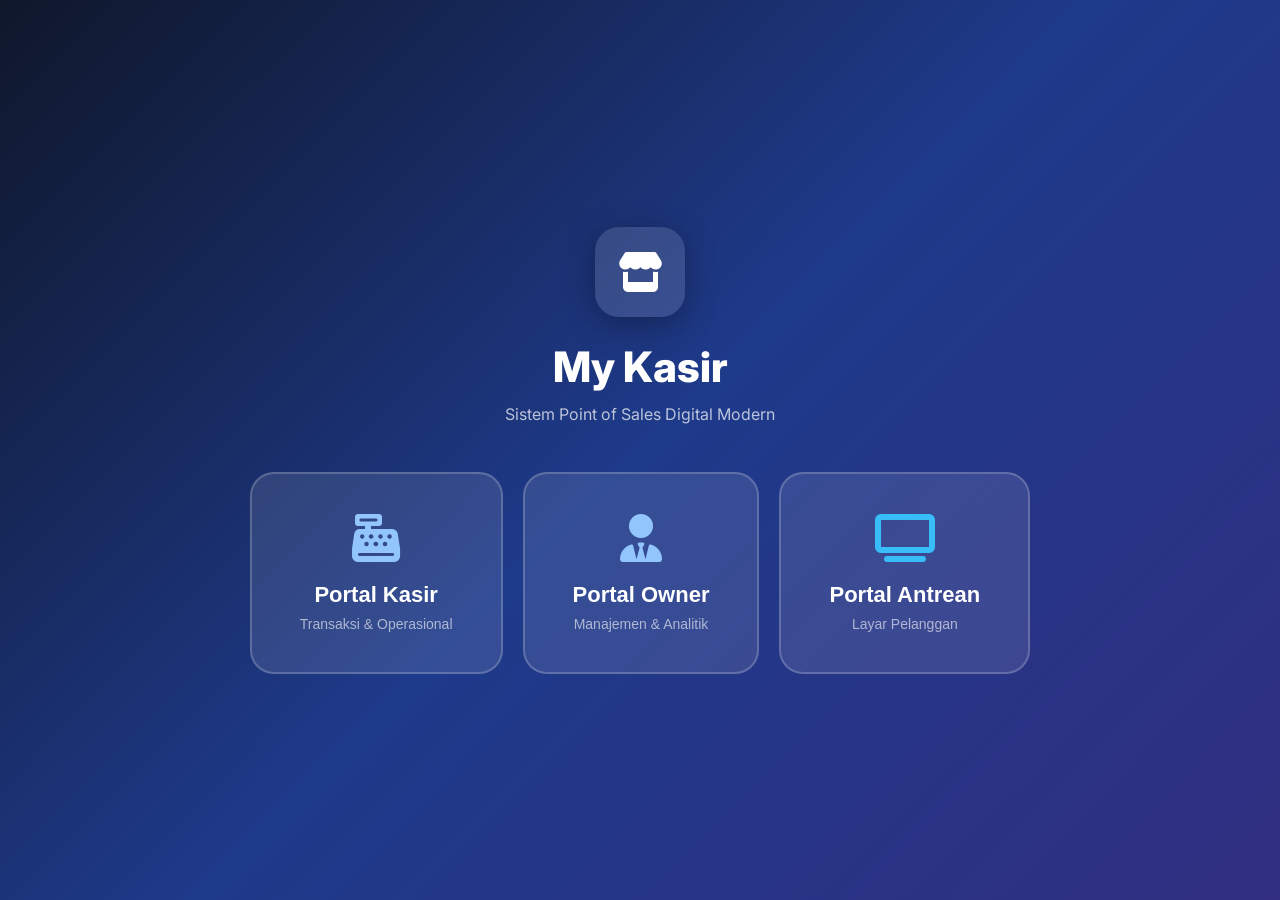
==== commit 2446e0cc: "Index.html" ====
--- a/Index.html
+++ b/Index.html
@@ -8,7 +8,699 @@
   <script src="https://code.responsivevoice.org/responsivevoice.js"></script>
   <link rel="stylesheet" href="https://cdnjs.cloudflare.com/ajax/libs/font-awesome/6.4.0/css/all.min.css">
   <meta name="viewport" content="width=device-width, initial-scale=1.0">
-  <?!= include('CSS'); ?>
+  <style>
+    @import url('https://fonts.googleapis.com/css2?family=Inter:wght@300;400;500;600;700;800&display=swap');
+
+    :root {
+      --bg: #f1f5f9;
+      --surface: #ffffff;
+      --surface2: #f8fafc;
+      --border: #e2e8f0;
+      --t1: #1e293b;
+      --t2: #475569;
+      --t3: #94a3b8;
+      --sidebar: #0f172a;
+      --nav: #ffffff;
+      --inp: #ffffff;
+      --inp-b: #e2e8f0;
+      --shadow: rgba(0, 0, 0, 0.06);
+      --hover: #f8fafc;
+      --ci: #f8fafc;
+      --primary: #3b82f6;
+      --primary-hover: #2563eb;
+      --success: #22c55e;
+      --success-hover: #16a34a;
+      --danger: #ef4444;
+      --danger-hover: #dc2626;
+    }
+
+    body.dark {
+      --bg: #0f172a;
+      --surface: #1e293b;
+      --surface2: #162032;
+      --border: #334155;
+      --t1: #e2e8f0;
+      --t2: #94a3b8;
+      --t3: #cbd5e1;
+      --sidebar: #020617;
+      --nav: #1e293b;
+      --shadow: rgba(0, 0, 0, 0.3);
+      --hover: #1a2744;
+      --ci: #1a2744;
+    }
+
+    * {
+      box-sizing: border-box;
+    }
+
+    body,
+    html {
+      margin: 0;
+      padding: 0;
+      width: 100%;
+      height: 100%;
+    }
+
+    body {
+      font-family: 'Inter', sans-serif;
+      background: var(--bg);
+      color: var(--t1);
+      transition: background 0.3s, color 0.3s;
+    }
+
+    ::-webkit-scrollbar {
+      width: 6px;
+      height: 6px;
+    }
+
+    ::-webkit-scrollbar-thumb {
+      background: #94a3b8;
+      border-radius: 10px;
+    }
+
+    ::-webkit-scrollbar-track {
+      background: transparent;
+    }
+
+    /* UTILITIES */
+    .flex {
+      display: flex;
+    }
+
+    .flex-col {
+      display: flex;
+      flex-direction: column;
+    }
+
+    .flex-1 {
+      flex: 1;
+    }
+
+    .h-full {
+      height: 100%;
+    }
+
+    .w-full {
+      width: 100%;
+    }
+
+    .items-center {
+      align-items: center;
+    }
+
+    .justify-between {
+      justify-content: space-between;
+    }
+
+    .justify-center {
+      justify-content: center;
+    }
+
+    .gap-2 {
+      gap: 8px;
+    }
+
+    .gap-3 {
+      gap: 12px;
+    }
+
+    .gap-4 {
+      gap: 16px;
+    }
+
+    .text-center {
+      text-align: center;
+    }
+
+    .hidden {
+      display: none !important;
+    }
+
+    /* COMPONENTS */
+    .btn {
+      border: none;
+      border-radius: 10px;
+      padding: 10px 18px;
+      font-weight: 700;
+      font-size: 14px;
+      cursor: pointer;
+      transition: all 0.2s;
+      display: inline-flex;
+      align-items: center;
+      justify-content: center;
+      gap: 6px;
+      font-family: inherit;
+    }
+
+    .btn:disabled {
+      opacity: 0.6;
+      cursor: not-allowed;
+    }
+
+    .btn-primary {
+      background: var(--primary);
+      color: #fff;
+    }
+
+    .btn-primary:hover:not(:disabled) {
+      background: var(--primary-hover);
+      transform: translateY(-1px);
+    }
+
+    .btn-success {
+      background: var(--success);
+      color: #fff;
+    }
+
+    .btn-success:hover:not(:disabled) {
+      background: var(--success-hover);
+    }
+
+    .btn-danger {
+      background: var(--danger);
+      color: #fff;
+    }
+
+    .btn-danger:hover:not(:disabled) {
+      background: var(--danger-hover);
+    }
+
+    .btn-outline {
+      background: transparent;
+      color: var(--primary);
+      border: 2px solid var(--primary);
+    }
+
+    .btn-outline:hover:not(:disabled) {
+      background: var(--primary);
+      color: #fff;
+    }
+
+    .form-label {
+      font-size: 13px;
+      font-weight: 600;
+      color: var(--t2);
+      margin-bottom: 6px;
+      display: block;
+    }
+
+    .form-input {
+      width: 100%;
+      padding: 10px 14px;
+      border: 1.5px solid var(--inp-b);
+      border-radius: 10px;
+      font-size: 14px;
+      font-family: inherit;
+      outline: none;
+      background: var(--inp);
+      color: var(--t1);
+      transition: border-color 0.2s;
+    }
+
+    .form-input:focus {
+      border-color: var(--primary);
+    }
+
+    .card {
+      background: var(--surface);
+      border-radius: 16px;
+      padding: 20px;
+      box-shadow: 0 2px 8px var(--shadow);
+    }
+
+    .badge {
+      padding: 3px 10px;
+      border-radius: 20px;
+      font-size: 11px;
+      font-weight: 700;
+      display: inline-block;
+    }
+
+    .badge-danger {
+      background: #fee2e2;
+      color: #dc2626;
+    }
+
+    .badge-ok {
+      background: #dcfce7;
+      color: #16a34a;
+    }
+
+    .badge-warn {
+      background: #fef9c3;
+      color: #ca8a04;
+    }
+
+    body.dark .badge-danger {
+      background: #450a0a;
+      color: #fca5a5;
+    }
+
+    body.dark .badge-ok {
+      background: #052e16;
+      color: #86efac;
+    }
+
+    body.dark .badge-warn {
+      background: #422006;
+      color: #fde047;
+    }
+
+    /* LAYOUTS */
+    .sidebar-item {
+      display: flex;
+      align-items: center;
+      gap: 12px;
+      padding: 12px 16px;
+      border-radius: 12px;
+      font-size: 14px;
+      font-weight: 600;
+      cursor: pointer;
+      transition: all 0.2s;
+      color: #94a3b8;
+      width: 100%;
+      border: none;
+      background: none;
+      text-align: left;
+    }
+
+    .sidebar-item:hover {
+      background: rgba(255, 255, 255, 0.08);
+      color: #fff;
+    }
+
+    .sidebar-item.active {
+      background: var(--primary);
+      color: #fff;
+    }
+
+    .sidebar-item i {
+      width: 20px;
+      text-align: center;
+      font-size: 16px;
+    }
+
+    /* TABLE */
+    table {
+      width: 100%;
+      border-collapse: collapse;
+    }
+
+    .tbl-th {
+      padding: 14px 16px;
+      text-align: left;
+      font-size: 12px;
+      font-weight: 700;
+      color: var(--t3);
+      text-transform: uppercase;
+      letter-spacing: 0.05em;
+      background: var(--surface2);
+      border-bottom: 1px solid var(--border);
+    }
+
+    .tbl-td {
+      padding: 14px 16px;
+      font-size: 13px;
+      border-bottom: 1px solid var(--border);
+      color: var(--t2);
+    }
+
+    .tbl-tr:hover td {
+      background: var(--hover);
+    }
+
+    /* MODAL */
+    .modal-overlay {
+      position: fixed;
+      inset: 0;
+      background: rgba(0, 0, 0, 0.6);
+      backdrop-filter: blur(4px);
+      z-index: 1000;
+      display: flex;
+      align-items: center;
+      justify-content: center;
+      padding: 16px;
+      opacity: 0;
+      visibility: hidden;
+      transition: all 0.3s ease;
+    }
+
+    .modal-overlay.show {
+      opacity: 1;
+      visibility: visible;
+    }
+
+    .modal-box {
+      background: var(--surface);
+      border-radius: 20px;
+      padding: 28px;
+      width: 100%;
+      max-width: 480px;
+      max-height: 90vh;
+      overflow-y: auto;
+      box-shadow: 0 20px 60px rgba(0, 0, 0, 0.25);
+      transform: translateY(20px) scale(0.95);
+      transition: all 0.3s cubic-bezier(0.175, 0.885, 0.32, 1.275);
+    }
+
+    .modal-overlay.show .modal-box {
+      transform: translateY(0) scale(1);
+    }
+
+    .modal-fullscreen {
+      width: 100% !important;
+      max-width: 100% !important;
+      height: 100% !important;
+      max-height: 100% !important;
+      border-radius: 0 !important;
+      display: flex;
+      flex-direction: column;
+      padding: 0 !important;
+    }
+
+    .modal-fullscreen .modal-header {
+      padding: 20px 24px;
+      margin: 0;
+      border-bottom: 1px solid var(--border);
+    }
+
+    .modal-fullscreen .modal-body {
+      flex: 1;
+      overflow-y: auto;
+      padding: 24px;
+    }
+
+    .modal-header {
+      display: flex;
+      justify-content: space-between;
+      align-items: center;
+      margin-bottom: 24px;
+    }
+
+    .modal-title {
+      font-size: 20px;
+      font-weight: 800;
+      margin: 0;
+    }
+
+    .modal-close {
+      background: none;
+      border: none;
+      color: var(--t3);
+      font-size: 20px;
+      cursor: pointer;
+      transition: color 0.2s;
+    }
+
+    .modal-close:hover {
+      color: var(--danger);
+    }
+
+    /* PRODUCT CARD */
+    .product-card {
+      background: var(--surface);
+      border-radius: 16px;
+      overflow: hidden;
+      box-shadow: 0 2px 8px var(--shadow);
+      cursor: pointer;
+      transition: all 0.2s;
+      border: 2px solid transparent;
+      display: flex;
+      flex-direction: column;
+    }
+
+    .product-card:hover {
+      transform: translateY(-4px);
+      box-shadow: 0 12px 24px rgba(59, 130, 246, 0.15);
+      border-color: var(--primary);
+    }
+
+    .product-img {
+      height: 130px;
+      object-fit: cover;
+      width: 100%;
+      border-bottom: 1px solid var(--border);
+    }
+
+    .product-info {
+      padding: 12px;
+      flex: 1;
+      display: flex;
+      flex-direction: column;
+    }
+
+    /* CART */
+    .cart-item-row {
+      display: flex;
+      align-items: center;
+      gap: 12px;
+      padding: 12px;
+      background: var(--ci);
+      border-radius: 12px;
+      margin-bottom: 8px;
+    }
+
+    .qty-btn {
+      width: 28px;
+      height: 28px;
+      border-radius: 8px;
+      border: none;
+      font-size: 16px;
+      font-weight: 700;
+      cursor: pointer;
+      display: flex;
+      align-items: center;
+      justify-content: center;
+      transition: all 0.2s;
+    }
+
+    .qty-btn.minus {
+      background: #fee2e2;
+      color: #dc2626;
+    }
+
+    .qty-btn.minus:hover {
+      background: #dc2626;
+      color: #fff;
+    }
+
+    .qty-btn.plus {
+      background: #dcfce7;
+      color: #16a34a;
+    }
+
+    .qty-btn.plus:hover {
+      background: #16a34a;
+      color: #fff;
+    }
+
+    /* TOAST */
+    #toast-container {
+      position: fixed;
+      bottom: 24px;
+      right: 24px;
+      z-index: 9999;
+      display: flex;
+      flex-direction: column;
+      gap: 10px;
+    }
+
+    .toast {
+      background: var(--surface);
+      color: var(--t1);
+      padding: 14px 20px;
+      border-radius: 12px;
+      box-shadow: 0 8px 24px rgba(0, 0, 0, 0.15);
+      display: flex;
+      align-items: center;
+      gap: 12px;
+      font-size: 14px;
+      font-weight: 600;
+      transform: translateX(120%);
+      transition: transform 0.3s cubic-bezier(0.175, 0.885, 0.32, 1.275);
+      border-left: 4px solid var(--primary);
+    }
+
+    .toast.show {
+      transform: translateX(0);
+    }
+
+    .toast.success {
+      border-left-color: var(--success);
+    }
+
+    .toast.error {
+      border-left-color: var(--danger);
+    }
+
+    .toast.warning {
+      border-left-color: #f59e0b;
+    }
+
+    /* LOADER */
+    .loader-overlay {
+      position: fixed;
+      inset: 0;
+      background: rgba(255, 255, 255, 0.85);
+      backdrop-filter: blur(3px);
+      z-index: 9999;
+      display: flex;
+      flex-direction: column;
+      align-items: center;
+      justify-content: center;
+      opacity: 0;
+      visibility: hidden;
+      transition: all 0.3s;
+    }
+
+    .loader-overlay.active {
+      opacity: 1;
+      visibility: visible;
+    }
+
+    body.dark .loader-overlay {
+      background: rgba(15, 23, 42, 0.85);
+    }
+
+    .spinner {
+      width: 50px;
+      height: 50px;
+      border: 4px solid var(--inp-b);
+      border-top-color: var(--primary);
+      border-radius: 50%;
+      animation: spin 1s linear infinite;
+    }
+
+    @keyframes modern-spin {
+      100% { transform: rotate(360deg); }
+    }
+    @keyframes modern-spin-dash {
+      0% { stroke-dasharray: 1, 150; stroke-dashoffset: 0; }
+      50% { stroke-dasharray: 90, 150; stroke-dashoffset: -35; }
+      100% { stroke-dasharray: 90, 150; stroke-dashoffset: -124; }
+    }
+
+    /* OTHERS */
+    .dm-toggle {
+      width: 48px;
+      height: 26px;
+      border-radius: 13px;
+      background: #cbd5e1;
+      cursor: pointer;
+      position: relative;
+      border: none;
+      transition: background 0.3s;
+    }
+
+    .dm-toggle.on {
+      background: var(--primary);
+    }
+
+    .dm-toggle::after {
+      content: '';
+      position: absolute;
+      top: 3px;
+      left: 3px;
+      width: 20px;
+      height: 20px;
+      border-radius: 50%;
+      background: #fff;
+      transition: transform 0.3s;
+      box-shadow: 0 1px 4px rgba(0, 0, 0, 0.2);
+    }
+
+    .dm-toggle.on::after {
+      transform: translateX(22px);
+    }
+
+    /* AUTOCOMPLETE */
+    .ac-list {
+      position: absolute;
+      top: calc(100% + 6px);
+      left: 0;
+      right: 0;
+      background: var(--surface);
+      border: 1px solid var(--border);
+      border-radius: 12px;
+      z-index: 300;
+      box-shadow: 0 8px 24px rgba(0, 0, 0, 0.15);
+      max-height: 300px;
+      overflow-y: auto;
+      display: none;
+    }
+
+    .ac-list.show {
+      display: block;
+    }
+
+    .ac-item {
+      padding: 12px 16px;
+      cursor: pointer;
+      display: flex;
+      align-items: center;
+      gap: 12px;
+      border-bottom: 1px solid var(--border);
+      transition: background 0.15s;
+    }
+
+    .ac-item:last-child {
+      border-bottom: none;
+    }
+
+    .ac-item:hover {
+      background: var(--hover);
+    }
+
+    /* PRINT RECEIPT */
+    #print-area {
+      display: none;
+    }
+
+    @media print {
+      body.printing-receipt> :not(#print-area) {
+        display: none !important;
+      }
+
+      body.printing-receipt {
+        background: #fff !important;
+      }
+
+      body.printing-receipt #print-area {
+        display: block !important;
+        width: 80mm;
+        margin: 0;
+        padding: 0;
+        color: #000;
+        font-family: 'Courier New', monospace;
+        font-size: 11px;
+      }
+
+      @page {
+        margin: 0;
+      }
+    }
+      @media (max-width: 768px) {
+      #portal-kasir { flex-direction: column !important; overflow-y: auto !important; }
+      #portal-kasir > div.flex-1 { flex: none !important; width: 100% !important; overflow: visible !important; padding: 12px !important; }
+      #portal-kasir > div:last-child { width: 100% !important; border-left: none !important; border-top: 1px solid var(--border); flex: none !important; }
+      #kasir-catalog-grid { grid-template-columns: repeat(auto-fill, minmax(140px, 1fr)) !important; }
+
+      div[style*="repeat(4,1fr)"] { grid-template-columns: 1fr 1fr !important; }
+      div[style*="repeat(auto-fill,minmax(220px,1fr))"] { grid-template-columns: repeat(auto-fill, minmax(150px, 1fr)) !important; }
+      div[style*="1fr 1fr"] { grid-template-columns: 1fr !important; }
+      
+      #view-portal-select .flex { flex-direction: column !important; }
+      .portal-btn { min-width: 100% !important; }
+    }
+    @media (max-width: 480px) {
+      div[style*="repeat(4,1fr)"] { grid-template-columns: 1fr !important; }
+    }
+    @keyframes pulse {
+      0% { transform: scale(1); }
+      50% { transform: scale(1.05); box-shadow: 0 0 30px rgba(16,185,129,0.8); }
+      100% { transform: scale(1); }
+    }
+  </style>
 </head>
 
 <body>
@@ -1264,7 +1956,1747 @@
   <!-- ========================================== -->
   <!-- JAVASCRIPT LOGIC -->
   <!-- ========================================== -->
-  <?!= include('JS'); ?>
+  <script>
+// =========================================================================
+// POLYFILL GOOGLE.SCRIPT.RUN UNTUK GITHUB PAGES / HOSTING EKSTERNAL
+// =========================================================================
+// PENTING: Jika Anda meng-host file HTML ini di GitHub Pages, masukkan URL Web App Google Apps Script Anda di bawah ini!
+const EXTERNAL_GAS_URL = "https://script.google.com/macros/s/AKfycbxPlsu_4J2o1b_ScpkfbIXg4-6OGtw8FsTfwiU2jATXRjRnVTwaD08sYV4hATx3km7y/exec"; // Contoh: "https://script.google.com/macros/s/AKfycby.../exec"
+
+if (typeof google === 'undefined') {
+  window.google = {
+    script: {
+      run: new Proxy({}, {
+        get: function(target, prop) {
+          if (prop === 'withSuccessHandler') {
+            return function(cb) { target._success = cb; return window.google.script.run; };
+          }
+          if (prop === 'withFailureHandler') {
+            return function(cb) { target._failure = cb; return window.google.script.run; };
+          }
+          
+          return function(...args) {
+            var successCb = target._success;
+            var failureCb = target._failure;
+            target._success = null; target._failure = null;
+            
+            if (!EXTERNAL_GAS_URL) {
+              console.error("EXTERNAL_GAS_URL belum diisi! Silakan isi URL Web App GAS Anda di kode HTML/JS.");
+              if (failureCb) failureCb(new Error("URL GAS belum dikonfigurasi."));
+              return;
+            }
+
+            // Menggunakan method POST dengan body text/plain untuk membypass preflight CORS Google
+            fetch(EXTERNAL_GAS_URL, {
+              method: 'POST',
+              body: JSON.stringify({ action: prop, args: args }),
+              headers: { 'Content-Type': 'text/plain;charset=utf-8' }
+            })
+            .then(function(r) { return r.json(); })
+            .then(function(res) { if (successCb) successCb(res); })
+            .catch(function(err) { if (failureCb) failureCb(err); });
+          };
+        }
+      })
+    }
+  };
+}
+// =========================================================================
+
+    /* UTILS & UI CORE */
+    var rp = (n) => 'Rp ' + Number(n || 0).toLocaleString('id-ID');
+    var getEl = (id) => document.getElementById(id);
+
+        var queueDisplay = {
+          timer: null,
+          clockTimer: null,
+          _keepAliveTimer: null,
+          lastReadyIds: [],
+          lastCallQueueId: null,
+          isAnnouncing: false,
+          isActive: false,
+          _audioCtx: null,
+          _getAudioCtx: function() {
+              if (!this._audioCtx) {
+                  try { this._audioCtx = new (window.AudioContext || window.webkitAudioContext)(); } catch(e) {}
+              }
+              return this._audioCtx;
+          },
+          init: function() {
+              this.isActive = true;
+              ui.showView('view-queue-display');
+              if (document.documentElement.requestFullscreen) {
+                  document.documentElement.requestFullscreen().catch(function(){});
+              }
+              // Unlock AudioContext (triggered by user click — always works)
+              var ctx = queueDisplay._getAudioCtx();
+              if (ctx && ctx.state === 'suspended') ctx.resume();
+
+              // Prime Google TTS Audio Element to bypass Autoplay restrictions on Web TV/iOS
+              var player = getEl('qd-audio-tts');
+              if (!player) {
+                  player = document.createElement('audio');
+                  player.id = 'qd-audio-tts';
+                  player.style.display = 'none';
+                  // Ultra-short silent MP3 to satisfy mobile autoplay policies
+                  player.src = '[data-uri]';
+                  document.body.appendChild(player);
+              }
+              player.volume = 0; // Mute for priming
+              var p = player.play();
+              if (p !== undefined) {
+                  p.then(function() { player.pause(); player.volume = 1; }).catch(function(){});
+              } else {
+                  player.pause(); player.volume = 1;
+              }
+
+              // Prime SpeechSynthesis: fire a silent utterance to unlock it on mobile
+              if ('speechSynthesis' in window) {
+                  window.speechSynthesis.cancel();
+                  var primer = new SpeechSynthesisUtterance(' ');
+                  primer.volume = 0;
+                  primer.rate = 2;
+                  window.speechSynthesis.speak(primer);
+                  // Load voices (needed on Chrome Android before first speech)
+                  window.speechSynthesis.getVoices();
+              }
+
+              // Android Chrome keep-alive: speechSynthesis pauses if tab idle > 15s
+              this._keepAliveTimer = setInterval(function() {
+                  if (!queueDisplay.isActive) return;
+                  if ('speechSynthesis' in window && window.speechSynthesis.paused) {
+                      window.speechSynthesis.resume();
+                  }
+              }, 5000);
+
+              var updateClock = function() {
+                  var el = getEl('qd-clock');
+                  if (el) el.innerText = new Date().toLocaleTimeString('id-ID', {hour:'2-digit', minute:'2-digit', second:'2-digit'});
+              };
+              updateClock();
+              this.clockTimer = setInterval(updateClock, 1000);
+              this.fetchData();
+              this.timer = setInterval(function() { if (queueDisplay.isActive) queueDisplay.fetchData(); }, 5000);
+          },
+          exit: function() {
+              this.isActive = false;
+              this.isAnnouncing = false;
+              this.lastCallQueueId = null;
+              clearInterval(this.timer);
+              clearInterval(this.clockTimer);
+              clearInterval(this._keepAliveTimer);
+              // Stop all speech immediately
+              if ('speechSynthesis' in window) window.speechSynthesis.cancel();
+              // Close AudioContext to release resources
+              if (this._audioCtx) {
+                  try { this._audioCtx.close(); } catch(e) {}
+                  this._audioCtx = null;
+              }
+              if (document.fullscreenElement) document.exitFullscreen();
+              ui.showView('view-portal-select');
+          },
+          fetchData: function() {
+              google.script.run.withSuccessHandler(function(res) {
+                  if (!queueDisplay.isActive) return;
+                  if (res.success) {
+                      queueDisplay._lastData = res;
+                      queueDisplay.render(res);
+                      if (res.callQueueId && res.callQueueId !== queueDisplay.lastCallQueueId) {
+                          var isFirstLoad = (queueDisplay.lastCallQueueId === null);
+                          queueDisplay.lastCallQueueId = res.callQueueId;
+                          // Format: "A-003_1748000000000_2"   parts[0]=qNum, parts[last]=playCount
+                          var parts = res.callQueueId.split('_');
+                          var qNum = parts[0];
+                          var playCount = parseInt(parts[parts.length - 1]) || 1;
+
+                          var mainEl = getEl('qd-ready-main');
+                          mainEl.innerText = qNum;
+                          mainEl.style.transform = 'scale(0.8)';
+                          mainEl.style.opacity = '0';
+                          setTimeout(function() {
+                              mainEl.style.transform = 'scale(1)';
+                              mainEl.style.opacity = '1';
+                          }, 50);
+                          
+                          // Jangan panggil suara jika ini adalah load pertama saat portal baru dibuka
+                          if (!isFirstLoad) {
+                              queueDisplay.isAnnouncing = true;
+                              queueDisplay.playAnnouncement(qNum, playCount);
+                          }
+                      }
+                  }
+              }).getActiveQueues();
+          },
+          render: function(res) {
+              var data = res.data || [];
+              var processing = data.filter(function(q) { return q.status === 'Masuk' || q.status === 'Diproses'; }).slice(0, 7);
+
+              var lCont = getEl('qd-logo-container');
+              var l = getEl('qd-logo');
+              if (res.StoreLogo) {
+                  l.src = res.StoreLogo;
+                  if (lCont) lCont.style.display = 'flex'; else l.style.display = 'block';
+              } else {
+                  if (lCont) lCont.style.display = 'none'; else l.style.display = 'none';
+              }
+              getEl('qd-store-name').innerText = res.StoreName || 'My Kasir';
+
+              getEl('qd-processing-list').innerHTML = processing.map(function(q) {
+                  return '<div style="background:rgba(255,255,255,0.05);border-left:4px solid #38bdf8;border-radius:12px;padding:20px;text-align:center;font-size:3.5vw;font-weight:800;color:#f8fafc;box-shadow:0 4px 15px rgba(0,0,0,0.1);transition:transform 0.3s;" class="anim-fade-up">' + q.qNum + '</div>';
+              }).join('');
+              // NOTE: qd-ready-main is NEVER updated here.
+              // It only changes when the cashier explicitly presses "Selesai & Panggil" or "Panggil Lagi",
+              // which sets a new QUEUE_CALL_ID on the server → detected in fetchData above.
+          },
+          // Bel via Web Audio API — 3 ascending tones, works on all devices
+          _playBel: function(onDone) {
+              var ctx = this._getAudioCtx();
+              if (!ctx) { setTimeout(onDone, 300); return; }
+              var belDone = false;
+              var safeBelDone = function() { if (!belDone) { belDone = true; onDone(); } };
+              try {
+                  if (ctx.state === 'suspended') ctx.resume();
+                  var playTing = function(freq, startTime, gain) {
+                      var osc = ctx.createOscillator();
+                      var gainNode = ctx.createGain();
+                      osc.connect(gainNode);
+                      gainNode.connect(ctx.destination);
+                      osc.type = 'sine';
+                      osc.frequency.value = freq;
+                      gainNode.gain.setValueAtTime(gain, startTime);
+                      gainNode.gain.exponentialRampToValueAtTime(0.001, startTime + 0.9);
+                      osc.start(startTime);
+                      osc.stop(startTime + 0.9);
+                  };
+                  var t = ctx.currentTime;
+                  playTing(880,  t,        0.6);
+                  playTing(1047, t + 0.38, 0.5);
+                  playTing(1319, t + 0.76, 0.45);
+                  setTimeout(safeBelDone, 1400);
+              } catch(e) { setTimeout(safeBelDone, 300); }
+          },
+          // Speak once — Primary: Base64 Web Audio API (bypasses ALL CORS/Autoplay policies), Fallback: SpeechSynthesis
+          _speakOnce: function(txt, onDone) {
+              if (!queueDisplay.isActive) { onDone(); return; }
+              var done = false;
+              var safeDone = function() {
+                  if (!done) { done = true; onDone(); }
+              };
+
+              // PRIMARY: ResponsiveVoice.js
+              // Paling efektif untuk lintas browser (Web TV, iOS, Android, Desktop)
+              if (typeof responsiveVoice !== 'undefined') {
+                  if (responsiveVoice.isPlaying()) responsiveVoice.cancel();
+                  responsiveVoice.speak(txt, "Indonesian Female", {
+                      pitch: 1,
+                      rate: 0.9,
+                      volume: 1,
+                      onend: safeDone,
+                      onerror: safeDone
+                  });
+                  
+                  // Failsafe timeout just in case ResponsiveVoice gets stuck
+                  var estMs = Math.max(5000, txt.length * 110 + 2000);
+                  setTimeout(safeDone, estMs);
+                  return;
+              }
+
+              // FALLBACK (Jika ResponsiveVoice gagal dimuat karena koneksi)
+              var trySynth = function() {
+                  if (!('speechSynthesis' in window)) { safeDone(); return; }
+                  var msg = new SpeechSynthesisUtterance(txt);
+                  msg.lang = 'id-ID';
+                  msg.rate = 0.85;
+                  
+                  var voices = window.speechSynthesis.getVoices();
+                  var idVoice = null;
+                  for (var i = 0; i < voices.length; i++) {
+                      if (voices[i].lang.toLowerCase().indexOf('id') === 0) { idVoice = voices[i]; break; }
+                  }
+                  if (idVoice) msg.voice = idVoice;
+
+                  var synthDone = false;
+                  var safeSynthDone = function() {
+                      if (!synthDone) { synthDone = true; safeDone(); }
+                  };
+                  var estMs = Math.max(4000, txt.length * 90 + 1500);
+                  var fallback = setTimeout(safeSynthDone, estMs);
+
+                  msg.onend = function() { clearTimeout(fallback); safeSynthDone(); };
+                  msg.onerror = function() { clearTimeout(fallback); safeSynthDone(); };
+                  window.speechSynthesis.speak(msg);
+              };
+              
+              trySynth();
+          },
+          // Main: 1x bel → speech N times  (1x="Panggil Lagi", 2x="Selesai & Panggil")
+          playAnnouncement: function(qNum, playCount) {
+              if (!queueDisplay.isActive) return;
+              // Hard cap: maximum 2 repeats, minimum 1
+              playCount = Math.min(Math.max(playCount || 1, 1), 2);
+              var txt = 'Nomor antrean ' + qNum + ', pesanan anda sudah siap';
+              var self = queueDisplay;
+
+              var onAllDone = function() {
+                  self.isAnnouncing = false;
+                  // IMPORTANT: do NOT reset lastCallQueueId to null here!
+                  // If we do, the next fetchData poll will see the same callQueueId on the server
+                  // and think it's a new call, replaying the bel+speech indefinitely.
+                  // lastCallQueueId stays as the current value — only changes when a NEW call arrives.
+              };
+
+              // Play bel ONCE at the start, then repeat speech exactly playCount times
+              self._playBel(function() {
+                  var totalCalled = 0; // absolute counter — hard stop at playCount
+                  var doSpeech = function() {
+                      if (!self.isActive) { onAllDone(); return; }
+                      if (totalCalled >= playCount) { onAllDone(); return; }
+                      totalCalled++;
+                      var isLast = (totalCalled >= playCount);
+                      self._speakOnce(txt, function() {
+                          if (!self.isActive || isLast) {
+                              onAllDone();
+                          } else {
+                              setTimeout(doSpeech, 900);
+                          }
+                      });
+                  };
+                  doSpeech();
+              });
+          }
+        };
+
+        var ui = {
+      _views: ['view-portal-select', 'view-login-form', 'view-main-app', 'view-queue-display'],
+      showView: function (id) {
+        var self = this;
+        self._views.forEach(function (v) {
+          var el = getEl(v);
+          if (el) el.style.display = 'none';
+        });
+        var target = getEl(id);
+        if (!target) return;
+        if (id === 'view-main-app') {
+          target.style.display = 'flex';
+        } else {
+          target.style.display = 'flex';
+          // Re-trigger animations
+          target.querySelectorAll('[class*="anim-"]').forEach(function (el) {
+            el.style.animation = 'none';
+            el.offsetHeight; // reflow
+            el.style.animation = '';
+          });
+        }
+      },
+      showLogin: function (role) {
+        getEl('login-role').value = role;
+        getEl('login-title').innerText = 'Login ' + role;
+        getEl('login-icon').className = role === 'Owner' ? 'fas fa-user-tie' : 'fas fa-cash-register';
+        getEl('inp-username').value = '';
+        getEl('inp-password').value = '';
+        this.showView('view-login-form');
+        setTimeout(function () { getEl('inp-username').focus(); }, 200);
+      },
+      openModal: function (id) { var el = getEl(id); if (el) el.classList.add('show'); },
+      closeModal: function (id) { var el = getEl(id); if (el) el.classList.remove('show'); },
+      showConfirm: function(title, msg, onConfirm) {
+        getEl('mc-confirm-title').innerText = title || 'Konfirmasi';
+        getEl('mc-confirm-msg').innerText = msg || 'Apakah Anda yakin?';
+        var btn = getEl('mc-confirm-btn');
+        btn.onclick = function() {
+          ui.closeModal('modal-confirm');
+          if (onConfirm) onConfirm();
+        };
+        ui.openModal('modal-confirm');
+      },
+      showToast: function (msg, type) {
+        type = type || 'success';
+        var c = getEl('toast-container');
+        var t = document.createElement('div');
+        t.className = 'toast ' + type;
+        var icon = type === 'success' ? 'check-circle' : type === 'error' ? 'exclamation-circle' : 'info-circle';
+        t.innerHTML = '<i class="fas fa-' + icon + '"></i> <span>' + msg + '</span>';
+        t.style.cssText = 'pointer-events:auto;display:flex;align-items:center;gap:10px;padding:14px 18px;border-radius:14px;font-size:14px;font-weight:600;box-shadow:0 8px 30px rgba(0,0,0,0.2);backdrop-filter:blur(10px);opacity:0;transform:translateY(12px) scale(0.95);transition:all 0.35s cubic-bezier(.22,1,.36,1);' + (type === 'success' ? 'background:#22c55e;color:#fff;' : type === 'error' ? 'background:#ef4444;color:#fff;' : 'background:#f59e0b;color:#fff;');
+        c.appendChild(t);
+        setTimeout(function () { t.style.opacity = '1'; t.style.transform = 'translateY(0) scale(1)'; }, 10);
+        setTimeout(function () { t.style.opacity = '0'; t.style.transform = 'translateY(-8px) scale(0.95)'; setTimeout(function () { if (t.parentNode) t.remove(); }, 350); }, 3500);
+      },
+      showLoader: function (msg) { var l = getEl('loader'); if (l) { l.style.display = 'flex'; getEl('loader-text').innerText = msg || 'Memuat...'; } },
+      hideLoader: function () { var l = getEl('loader'); if (l) l.style.display = 'none'; },
+      toggleTheme: function () {
+        var isDark = document.body.classList.toggle('dark');
+        var btn = getEl('btn-theme');
+        if (btn) btn.classList.toggle('on', isDark);
+        localStorage.setItem('mykasir_theme', isDark ? 'dark' : 'light');
+      },
+      initTheme: function () {
+        if (localStorage.getItem('mykasir_theme') === 'dark') {
+          document.body.classList.add('dark');
+          var btn = getEl('btn-theme');
+          if (btn) btn.classList.add('on');
+        }
+      },
+      enterFullscreen: function() {
+        try {
+          var el = document.documentElement;
+          if (el.requestFullscreen) { el.requestFullscreen(); }
+          else if (el.mozRequestFullScreen) { el.mozRequestFullScreen(); }
+          else if (el.webkitRequestFullscreen) { el.webkitRequestFullscreen(); }
+          else if (el.msRequestFullscreen) { el.msRequestFullscreen(); }
+        } catch(e) { console.log(e); }
+      },
+      exitFullscreen: function() {
+        try {
+          if (document.exitFullscreen) { document.exitFullscreen(); }
+          else if (document.mozCancelFullScreen) { document.mozCancelFullScreen(); }
+          else if (document.webkitExitFullscreen) { document.webkitExitFullscreen(); }
+          else if (document.msExitFullscreen) { document.msExitFullscreen(); }
+        } catch(e) { console.log(e); }
+      }
+    };
+
+    /* APP STATE & CORE DATA */
+    var app = {
+      state: {
+        user: null, role: null, nama: null,
+        data: { stock: [], catalog: [], transactions: [], expenses: [], settings: {} },
+        cart: [], paymentMethod: 'Cash',
+        chartInstance: null
+      },
+      init: function () { ui.initTheme(); },
+      loadDashboard: function () {
+        ui.showLoader('Mengambil data aplikasi...');
+        google.script.run
+          .withSuccessHandler(function (data) {
+            ui.hideLoader();
+            if (data.error) return ui.showToast(data.error, 'error');
+            app.state.data = data;
+            app.setupAppViews();
+          })
+          .withFailureHandler(function (err) { ui.hideLoader(); ui.showToast(err.message, 'error'); })
+          .getDashboardData();
+      },
+      refreshData: function () {
+        ui.showLoader('Sinkronisasi...');
+        google.script.run
+          .withSuccessHandler(function (data) {
+            ui.hideLoader();
+            app.state.data = data;
+            ui.showToast('Data diperbarui');
+                          if (app.state.role === 'Kasir') {
+                kasir.renderCatalog();
+                if (String(app.state.data.settings.RequireOrderType) === 'true') {
+                   getEl('k-ordertype-container').classList.remove('hidden');
+                   if(!app.state.currentOrderType) kasir.setOrderType('Dine In');
+                } else {
+                   getEl('k-ordertype-container').classList.add('hidden');
+                   app.state.currentOrderType = '';
+                }
+              }
+              else {
+              owner.populateSelects();
+              owner.refreshCurrentTab();
+            }
+          })
+          .getDashboardData();
+      },
+      setupAppViews: function () {
+        var st = app.state;
+        getEl('nav-store-name').innerText = st.data.settings.StoreName || 'My Kasir';
+        getEl('nav-username').innerText = st.user;
+        getEl('nav-role-badge').innerText = st.role;
+        ui.showView('view-main-app');
+        if (st.role === 'Kasir') {
+          getEl('portal-kasir').classList.remove('hidden');
+          getEl('portal-kasir').style.display = 'flex';
+          getEl('portal-owner').classList.add('hidden');
+          getEl('portal-owner').style.display = 'none';
+          kasir.init();
+        } else {
+          getEl('portal-owner').classList.remove('hidden');
+          getEl('portal-owner').style.display = 'flex';
+          getEl('portal-kasir').classList.add('hidden');
+          getEl('portal-kasir').style.display = 'none';
+          owner.init();
+        }
+      }
+    };
+
+    /* AUTHENTICATION */
+    var auth = {
+      login: function () {
+        var u = getEl('inp-username').value;
+        var p = getEl('inp-password').value;
+        var r = getEl('login-role').value;
+        if (!u || !p) { ui.showToast('Isi username dan password!', 'error'); return; }
+        ui.showLoader('Memverifikasi...');
+        google.script.run
+          .withSuccessHandler(function (res) {
+            if (res.success) {
+              app.state.user = res.username;
+              app.state.role = res.role;
+              app.state.nama = res.namaKaryawan;
+              ui.showToast('Selamat datang, ' + (res.namaKaryawan || res.username) + '!');
+              app.loadDashboard();
+            } else {
+              ui.hideLoader();
+              ui.showToast(res.message, 'error');
+            }
+          })
+          .withFailureHandler(function (err) { ui.hideLoader(); ui.showToast(err.message, 'error'); })
+          .processLogin(u, p, r);
+      },
+      logout: function () {
+        app.state.isFullscreenMode = false;
+        ui.exitFullscreen();
+        app.state.user = null; app.state.role = null; app.state.cart = [];
+        ui.showView('view-portal-select');
+      }
+    };
+
+    /* KASIR MODULE */
+    var kasir = {
+        setOrderType: function (type) {
+          app.state.currentOrderType = type;
+          if (type === 'Dine In') {
+            if(getEl('btn-type-dinein')){
+              getEl('btn-type-dinein').style.background = 'var(--primary)';
+              getEl('btn-type-dinein').style.color = '#fff';
+              getEl('btn-type-takeaway').style.background = 'transparent';
+              getEl('btn-type-takeaway').style.color = 'var(--t2)';
+            }
+          } else {
+            if(getEl('btn-type-takeaway')){
+              getEl('btn-type-takeaway').style.background = 'var(--primary)';
+              getEl('btn-type-takeaway').style.color = '#fff';
+              getEl('btn-type-dinein').style.background = 'transparent';
+              getEl('btn-type-dinein').style.color = 'var(--t2)';
+            }
+          }
+        },
+              queueManager: {
+             timer: null,
+             open: function() {
+                 ui.openModal('modal-k-queue');
+                 kasir.queueManager.fetch();
+                 this.timer = setInterval(function() { kasir.queueManager.fetch(); }, 10000);
+             },
+             close: function() {
+                 clearInterval(this.timer);
+                 ui.closeModal('modal-k-queue');
+             },
+             fetch: function() {
+                 google.script.run.withSuccessHandler(function(res) {
+                     if(res.success) kasir.queueManager.render(res.data);
+                 }).getActiveQueues();
+             },
+             render: function(data) {
+                 var sortedData = data.slice().reverse();
+                 var html = sortedData.map(function(q) {
+                     var btn = '';
+                     if(q.status === 'Masuk' || q.status === 'Diproses') btn = '<button class="btn btn-success" style="padding:6px 12px;font-size:12px;" onclick="kasir.queueManager.update(\''+q.id+'\', \'Selesai\', \''+q.qNum+'\')">Selesai & Panggil</button>';
+                     else if(q.status === 'Selesai') btn = '<button class="btn btn-outline" style="padding:6px 12px;font-size:12px;" onclick="kasir.queueManager.recall(\''+q.qNum+'\')"><i class="fas fa-bullhorn"></i> Panggil Lagi</button>';
+                     var delBtn = '<button class="btn btn-danger" style="padding:6px 12px;font-size:12px;margin-left:8px;" onclick="kasir.queueManager.update(\''+q.id+'\', \'Dihapus\')"><i class="fas fa-trash"></i></button>';
+                     var itemsHtml = q.items.map(function(i) { return '<div style="font-size:12px;color:var(--t2);">x'+i.qty+' '+i.name+'</div>'; }).join('');
+                     return '<div class="card flex items-center" style="gap:16px;">' +
+                         '<div style="flex:1;">' +
+                             '<div style="font-size:18px;font-weight:bold;margin-bottom:4px;">'+q.qNum+' <span class="badge" style="font-size:10px;">'+q.status+'</span></div>' +
+                             '<div style="color:var(--t1);font-size:13px;font-weight:600;">Pelanggan: '+q.customer+'</div>' +
+                             '<div style="margin-top:8px;">'+itemsHtml+'</div>' +
+                         '</div>' +
+                         '<div style="display:flex;align-items:center;">'+btn+delBtn+'</div>' +
+                     '</div>';
+                 }).join('');
+                 if(!html) html = '<div style="text-align:center;padding:40px;color:var(--t3);">Tidak ada antrean aktif</div>';
+                 getEl('kq-list').innerHTML = html;
+             },
+             update: function(id, status, qNum) {
+                   ui.showLoader('Update status...');
+                   google.script.run.withSuccessHandler(function(res) {
+                       ui.hideLoader();
+                       kasir.queueManager.fetch();
+                   }).updateQueueStatus(id, status, qNum);
+               },
+             recall: function(qNum) {
+                 ui.showToast('Memanggil kembali...');
+                 google.script.run.callQueueAgain(qNum);
+             },
+             reset: function() {
+                 ui.showConfirm('Reset Antrean', 'Yakin ingin mereset nomor antrean kembali ke 1?', function() {
+                     ui.showLoader('Mereset...');
+                     google.script.run.withSuccessHandler(function(res) {
+                         ui.hideLoader();
+                         ui.showToast('Nomor antrean direset!');
+                     }).resetQueueCounter();
+                 });
+             }
+          },
+
+        activeCategory: 'Semua',
+      init: function () { kasir.renderCatalog(); kasir.renderCart(); },
+      renderCatalog: function (q) {
+        q = q || '';
+        var grid = getEl('kasir-catalog-grid');
+        var items = app.state.data.catalog;
+        if (q) items = items.filter(function (c) { return (c.NamaMenu || '').toLowerCase().indexOf(q.toLowerCase()) > -1 || (c.KodeMenu || '').toLowerCase().indexOf(q.toLowerCase()) > -1; });
+
+        if (kasir.activeCategory !== 'Semua') {
+          items = items.filter(function (c) { return c.Kategori === kasir.activeCategory; });
+        }
+
+        var cats = ['Semua'];
+        app.state.data.catalog.forEach(function (c) { if (c.Kategori && cats.indexOf(c.Kategori) === -1) cats.push(c.Kategori); });
+        getEl('kasir-category-filters').innerHTML = cats.map(function (c) {
+          var active = (kasir.activeCategory === c);
+          var bColor = active ? 'var(--primary)' : 'var(--border)';
+          var bg = active ? 'rgba(59,130,246,0.1)' : 'var(--surface2)';
+          var tColor = active ? 'var(--primary)' : 'var(--t1)';
+          return '<button class="btn" style="padding:6px 16px;border-radius:20px;border:1px solid ' + bColor + ';background:' + bg + ';color:' + tColor + ';font-size:13px;white-space:nowrap;" onclick="kasir.activeCategory=\'' + c + '\';kasir.renderCatalog(getEl(\'kasir-search\').value)">' + c + '</button>';
+        }).join('');
+
+        if (!items.length) {
+          grid.innerHTML = '<div style="grid-column:1/-1;padding:60px;text-align:center;color:var(--t3);"><i class="fas fa-folder-open" style="font-size:40px;margin-bottom:12px;display:block;"></i>Tidak ada menu</div>';
+          return;
+        }
+                  grid.innerHTML = items.map(function (c) {
+            var isHabis = (c.Status === 'Habis');
+            var isTrack = String(c.TrackStok) === 'true';
+            var opacity = isHabis ? 'opacity:0.5;filter:grayscale(1);cursor:not-allowed;' : '';
+            var clickAct = isHabis ? '' : 'onclick="kasir.handleProductClick(\'' + c.ID + '\')"';
+            var badge = isHabis ? '<div style="position:absolute;top:8px;right:8px;background:var(--danger);color:#fff;font-size:10px;font-weight:bold;padding:4px 8px;border-radius:6px;">HABIS</div>' : '';
+            var stockTxt = isTrack ? '<div style="font-size:11px;color:var(--t3);margin-top:4px;">Sisa Stok: ' + (c.StokProduk||0) + '</div>' : '';
+            return '<div class="product-card card-hover anim-fade-up" style="position:relative;' + opacity + '" ' + clickAct + '><img src="' + (c.FotoURL || 'https://placehold.co/200x120?text=Menu') + '" onerror="this.src=\'https://placehold.co/200x120?text=No+Image\'" class="product-img">' + badge + '<div class="product-info"><div style="font-size:11px;color:var(--primary);font-weight:700;margin-bottom:4px;">' + (c.KodeMenu || '-') + '</div><div style="font-weight:700;font-size:14px;">' + c.NamaMenu + '</div><div style="font-weight:800;font-size:15px;color:var(--success);margin-top:8px;">' + rp(c.Harga) + '</div>' + stockTxt + '</div></div>';
+          }).join('');
+      },
+      searchCatalog: function (val) { kasir.renderCatalog(val); },
+                      activeProductId: null,
+                handleProductClick: function(id) {
+           var c = app.state.data.catalog.find(function(x) { return x.ID === id; });
+           if(!c) return;
+           var opts = [];
+           try { opts = JSON.parse(c.OptionsJSON || '[]'); } catch(e){}
+           opts = opts.filter(function(g) { return g.title && g.items && g.items.length > 0; });
+           
+           if(opts.length > 0) {
+               kasir.activeProductId = id;
+               getEl('mo-title').innerText = c.NamaMenu;
+               var html = opts.map(function(g) {
+                   var itemsHtml = g.items.filter(function(i) { return i.name; }).map(function(i) {
+                       var hasLink = i.linkedId && i.linkedId !== '';
+                       var extraPrice = 0;
+                       if (hasLink) {
+                           var lcat = app.state.data.catalog.find(function(x) { return x.ID === i.linkedId; });
+                           if(lcat) extraPrice = Number(lcat.Harga) || 0;
+                       } else {
+                           extraPrice = Number(i.price) || 0;
+                       }
+                       var priceSpan = extraPrice > 0 ? '<span style="color:var(--primary);font-size:11px;"> (+' + rp(extraPrice) + ')</span>' : '';
+                       return '<div style="margin-bottom:8px;">' +
+                         '<label class="flex items-center gap-2 cursor-pointer" style="padding:8px;border:1px solid var(--border);border-radius:8px;background:var(--surface2);">' +
+                           '<input type="checkbox" class="opt-cb" data-group="'+g.title+'" data-name="'+i.name+'" data-linked="'+(i.linkedId || '')+'" data-exprice="'+extraPrice+'" onchange="kasir.toggleOptionNote(this)">' +
+                           '<span style="font-size:13px;font-weight:600;">' + i.name + priceSpan + '</span>' +
+                         '</label>' +
+                         '<div class="opt-note-container hidden" style="margin-top:4px;padding-left:24px;">' +
+                           '<input type="text" class="form-input opt-note" style="font-size:12px;padding:6px;" placeholder="Catatan untuk '+i.name+'...">' +
+                         '</div>' +
+                       '</div>';
+                   }).join('');
+                   return '<div style="margin-bottom:12px;"><div style="font-weight:800;font-size:14px;margin-bottom:8px;color:var(--t1);">'+g.title+'</div>'+itemsHtml+'</div>';
+               }).join('');
+               getEl('mo-body').innerHTML = html;
+               ui.openModal('modal-k-options');
+           } else {
+               kasir.addToCartWithOpts(id, c.NamaMenu, null);
+           }
+        },
+        toggleOptionNote: function(cb) {
+           var cont = cb.closest('div').querySelector('.opt-note-container');
+           if(cont && cb.dataset.linked) cont.classList.toggle('hidden', !cb.checked);
+        },
+        confirmOptions: function() {
+           var c = app.state.data.catalog.find(function(x) { return x.ID === kasir.activeProductId; });
+           if(!c) return;
+           var cbs = getEl('mo-body').querySelectorAll('.opt-cb:checked');
+           var mainNotes = [];
+           var linkedItems = [];
+           var extraPriceTotal = 0;
+           cbs.forEach(function(cb) {
+              var exP = Number(cb.dataset.exprice) || 0;
+              if (cb.dataset.linked) {
+                 var noteInput = cb.closest('div').querySelector('.opt-note');
+                 var noteStr = noteInput ? noteInput.value.trim() : '';
+                 linkedItems.push({ id: cb.dataset.linked, note: noteStr });
+              } else {
+                 var noteStr = cb.dataset.name;
+                 if(exP > 0) {
+                     noteStr += ' [+' + rp(exP) + ']';
+                     extraPriceTotal += exP;
+                 }
+                 mainNotes.push(noteStr);
+              }
+           });
+           var finalName = c.NamaMenu;
+           if(mainNotes.length > 0) finalName += ' (' + mainNotes.join(', ') + ')';
+           var finalPrice = Number(c.Harga) + extraPriceTotal;
+           
+           var success = kasir.addToCartWithOpts(c.ID, finalName, finalPrice);
+           if(success) {
+               linkedItems.forEach(function(li) {
+                  var lc = app.state.data.catalog.find(function(x) { return x.ID === li.id; });
+                  if(lc) {
+                      var lName = lc.NamaMenu;
+                      if(li.note) lName += ' (Note: ' + li.note + ')';
+                      kasir.addToCartWithOpts(lc.ID, lName, null);
+                  }
+               });
+               ui.closeModal('modal-k-options');
+           }
+        },
+                addToCartWithOpts: function(id, fullName, customPrice) {
+          var c = app.state.data.catalog.find(function (x) { return x.ID === id; });
+          if (!c) return false;
+          var isTrack = String(c.TrackStok) === 'true';
+          var maxStock = Number(c.StokProduk) || 0;
+          var oType = (String(app.state.data.settings.RequireOrderType) === 'true') ? app.state.currentOrderType : '';
+          
+          if (isTrack) {
+             var totalQty = 0;
+             app.state.cart.forEach(function(item) { if(item.id === id) totalQty += item.qty; });
+             if ((totalQty + 1) > maxStock) {
+                ui.showToast('Stok tidak mencukupi untuk ' + c.NamaMenu, 'error');
+                return false;
+             }
+          }
+          var ex = app.state.cart.find(function (i) { return i.id === id && i.name === fullName && i.orderType === oType; });
+          if (ex) {
+            ex.qty++;
+          } else {
+            var p = customPrice !== null ? customPrice : Number(c.Harga);
+            app.state.cart.push({ cartId: Date.now() + '_' + Math.floor(Math.random()*1000), id: c.ID, name: fullName, price: p, kode: c.KodeMenu, qty: 1, orderType: oType });
+          }
+          kasir.renderCart();
+          return true;
+        },
+                      updateQty: function (cartId, delta) {
+          var i = app.state.cart.findIndex(function (x) { return x.cartId === cartId; });
+          if (i > -1) {
+            if (delta > 0) {
+              var c = app.state.data.catalog.find(function(x) { return x.ID === app.state.cart[i].id; });
+              if (c && String(c.TrackStok) === 'true') {
+                 var totalQty = 0;
+                 app.state.cart.forEach(function(item) { if(item.id === c.ID) totalQty += item.qty; });
+                 if ((totalQty + delta) > (Number(c.StokProduk) || 0)) {
+                    ui.showToast('Stok ' + c.NamaMenu + ' tidak mencukupi!', 'error');
+                    return;
+                 }
+              }
+            }
+            app.state.cart[i].qty += delta; 
+            if (app.state.cart[i].qty <= 0) app.state.cart.splice(i, 1); 
+          }
+          kasir.renderCart();
+        },
+      renderCart: function () {
+        var list = getEl('cart-list');
+
+        var reqName = String(app.state.data.settings.RequireCustomerName) === 'true';
+        var reqMeja = String(app.state.data.settings.RequireTableNumber) === 'true';
+        getEl('k-cname-container').style.display = reqName ? 'block' : 'none';
+        getEl('k-cmeja-container').style.display = reqMeja ? 'block' : 'none';
+        getEl('k-customer-fields').style.display = (reqName || reqMeja) ? 'flex' : 'none';
+
+        if (!app.state.cart.length) {
+          list.innerHTML = '<div style="text-align:center;padding:40px 20px;color:var(--t3);"><i class="fas fa-shopping-basket" style="font-size:48px;margin-bottom:16px;opacity:0.5;"></i><div>Keranjang masih kosong</div></div>';
+          getEl('cart-total').innerText = 'Rp 0';
+          return;
+        }
+        var tot = 0;
+                list.innerHTML = app.state.cart.map(function (c) {
+            tot += c.qty * c.price;
+            var bColor = c.orderType === 'Dine In' ? 'var(--primary)' : 'var(--success)';
+            var typeBadge = c.orderType ? '<div style="margin-bottom:4px;"><span class="badge" style="font-size:10px;background:'+bColor+';color:#fff;">' + c.orderType + '</span></div>' : '';
+            return '<div class="cart-item"><div style="flex:1;">' + typeBadge + '<div style="font-weight:700;font-size:14px;">' + c.name + '</div><div style="font-size:13px;color:var(--primary);font-weight:600;margin-top:4px;">' + rp(c.price) + '</div></div><div class="flex items-center gap-2"><button class="btn" style="padding:4px 10px;background:var(--surface2);border:1px solid var(--border);" onclick="kasir.updateQty(\'' + c.cartId + '\', -1)">-</button><span style="font-weight:700;width:24px;text-align:center;">' + c.qty + '</span><button class="btn" style="padding:4px 10px;background:var(--surface2);border:1px solid var(--border);" onclick="kasir.updateQty(\'' + c.cartId + '\', 1)">+</button></div></div>';
+          }).join('');
+        getEl('cart-total').innerText = rp(tot);
+      },
+      setPayment: function (m) {
+        app.state.paymentMethod = m;
+        ['Cash', 'Transfer', 'QRIS'].forEach(function (x) {
+          var btn = getEl('pm-' + x);
+          if (btn) { btn.style.borderColor = x === m ? 'var(--primary)' : 'var(--border)'; btn.style.background = x === m ? 'rgba(59,130,246,0.1)' : 'var(--surface2)'; }
+        });
+        ui.closeModal('modal-payment-method');
+        kasir.proceedPayment();
+      },
+      checkout: function () {
+        if (!app.state.cart.length) return ui.showToast('Keranjang kosong!', 'error');
+        var reqName = String(app.state.data.settings.RequireCustomerName) === 'true';
+        var reqMeja = String(app.state.data.settings.RequireTableNumber) === 'true';
+        if (reqName || reqMeja) {
+          var p = getEl('k-input-cname').value.trim();
+          var m = getEl('k-input-cmeja').value.trim();
+          if (reqName && !p) return ui.showToast('Nama Pelanggan wajib diisi!', 'error');
+          if (reqMeja && !m) return ui.showToast('Nomor Meja wajib diisi!', 'error');
+          app.state.currentPelanggan = p || '-';
+          app.state.currentMeja = m || '-';
+        } else {
+          app.state.currentPelanggan = ''; app.state.currentMeja = '';
+        }
+        ui.openModal('modal-payment-method');
+      },
+      proceedPayment: function () {
+        var tot = app.state.cart.reduce(function (s, i) { return s + i.qty * i.price; }, 0);
+        if (app.state.paymentMethod === 'Cash') {
+          getEl('mc-total').innerText = rp(tot); getEl('mc-received').value = '';
+          getEl('mc-change-box').classList.add('hidden'); getEl('mc-btn-confirm').disabled = true;
+          ui.openModal('modal-kasir-cash');
+        } else if (app.state.paymentMethod === 'QRIS') {
+          getEl('mq-img').src = app.state.data.settings.QrisImage || '';
+          getEl('mq-total').innerText = rp(tot); ui.openModal('modal-kasir-qris');
+        } else {
+          getEl('mt-total').innerText = rp(tot); ui.openModal('modal-kasir-transfer');
+        }
+      },
+      calculateChange: function () {
+        var tot = app.state.cart.reduce(function (s, i) { return s + i.qty * i.price; }, 0);
+        var rec = Number(getEl('mc-received').value) || 0;
+        if (rec >= tot) {
+          getEl('mc-change').innerText = rp(rec - tot);
+          getEl('mc-change-box').classList.remove('hidden');
+          getEl('mc-btn-confirm').disabled = false;
+        } else {
+          getEl('mc-change-box').classList.add('hidden');
+          getEl('mc-btn-confirm').disabled = true;
+        }
+      },
+      confirmCash: function () { kasir.submitTransaction(Number(getEl('mc-received').value)); },
+      confirmOther: function () { ui.closeModal('modal-kasir-transfer'); kasir.submitTransaction(0); },
+      submitTransaction: function (cashRec) {
+        ui.closeModal('modal-kasir-cash'); ui.closeModal('modal-kasir-qris');
+        var tot = app.state.cart.reduce(function (s, i) { return s + i.qty * i.price; }, 0);
+        var data = { kasir: app.state.user, namaKaryawan: app.state.nama, total: tot, metode: app.state.paymentMethod, items: app.state.cart, pelanggan: app.state.currentPelanggan, meja: app.state.currentMeja, cashRec: cashRec };
+
+        // Generate receipt HTML instantly before clearing cart
+        kasir.prepareReceipt(data.items, tot, cashRec, cashRec ? cashRec - tot : 0);
+
+        ui.showLoader('Memproses transaksi...');
+        google.script.run.withSuccessHandler(function (res) {
+          ui.hideLoader();
+          if (res.success) {
+                          ui.showToast('Transaksi berhasil!');
+              getEl('pr-id').innerText = res.id;
+              if (res.queueNumber && String(app.state.data.settings.RequireQueue) === 'true') {
+                 getEl('pr-queue').innerText = res.queueNumber;
+              }
+
+            // Empty cart BEFORE anything else to prevent locking if error occurs
+            app.state.cart = [];
+            getEl('k-input-cname').value = '';
+            getEl('k-input-cmeja').value = '';
+            kasir.renderCart();
+            app.refreshData();
+
+            // Show Success Modal instead of auto-print
+            getEl('ms-kembalian-row').style.display = (app.state.paymentMethod === 'Cash' && cashRec > tot) ? 'block' : 'none';
+            getEl('ms-kembalian').innerText = rp(cashRec - tot);
+            ui.openModal('modal-success');
+          } else ui.showToast('Gagal: ' + res.message, 'error');
+        }).saveTransaction(data);
+      },
+      prepareReceipt: function (items, tot, rec, change) {
+        var s = app.state.data.settings;
+        var logo = getEl('pr-logo');
+        if (logo) {
+          if (s.StoreLogo) {
+            logo.src = s.StoreLogo;
+            logo.style.display = 'block';
+          } else {
+            logo.style.display = 'none';
+          }
+        }
+        getEl('pr-header').innerText = s.ReceiptHeader || s.StoreName;
+        getEl('pr-footer').innerText = s.ReceiptFooter || '';
+        getEl('pr-id').innerText = 'Menunggu ID...';
+        getEl('pr-date').innerText = new Date().toLocaleString();
+        getEl('pr-kasir').innerText = app.state.nama || app.state.user;
+                  getEl('pr-metode').innerText = app.state.paymentMethod;
+          
+          if (String(s.RequireQueue) === 'true') {
+             getEl('pr-queue-container').classList.remove('hidden');
+             getEl('pr-queue').innerText = '...';
+          } else {
+             getEl('pr-queue-container').classList.add('hidden');
+          }
+          
+          if (String(s.RequireOrderType) === 'true') {
+             var di = items.filter(function(i) { return i.orderType === 'Dine In'; });
+             var ta = items.filter(function(i) { return i.orderType === 'Take Away'; });
+             var html = '';
+             var mapFn = function(i) { return '<tr><td style="padding-left:8px;">' + i.name + '</td><td style="text-align:center;">x' + i.qty + '</td><td style="text-align:right;">' + rp(i.qty * i.price) + '</td></tr>'; };
+             
+             if(di.length > 0) {
+                 html += '<tr><td colspan="3" style="font-weight:bold;padding-top:8px;">Dine In</td></tr>';
+                 html += di.map(mapFn).join('');
+             }
+             if(ta.length > 0) {
+                 html += '<tr><td colspan="3" style="font-weight:bold;padding-top:8px;">Take Away</td></tr>';
+                 html += ta.map(mapFn).join('');
+             }
+             // Fallback for items without orderType
+             var oth = items.filter(function(i) { return i.orderType !== 'Dine In' && i.orderType !== 'Take Away'; });
+             if(oth.length > 0) html += oth.map(mapFn).join('');
+             
+             getEl('pr-items').innerHTML = html;
+          } else {
+             getEl('pr-items').innerHTML = items.map(function (i) { return '<tr><td>' + i.name + '</td><td style="text-align:center;">x' + i.qty + '</td><td style="text-align:right;">' + rp(i.qty * i.price) + '</td></tr>'; }).join('');
+          }
+          
+          if (app.state.currentPelanggan) { getEl('pr-pelanggan-row').classList.remove('hidden'); getEl('pr-pelanggan').innerText = app.state.currentPelanggan; } else getEl('pr-pelanggan-row').classList.add('hidden');
+        if (app.state.currentMeja) { getEl('pr-meja-row').classList.remove('hidden'); getEl('pr-meja').innerText = app.state.currentMeja; } else getEl('pr-meja-row').classList.add('hidden');
+        getEl('pr-total').innerText = rp(tot);
+        if (app.state.paymentMethod === 'Cash' && rec) {
+          getEl('pr-change-line').style.display = 'block'; getEl('pr-cash').innerText = rp(rec); getEl('pr-change').innerText = rp(change);
+        } else getEl('pr-change-line').style.display = 'none';
+      },
+      printReceipt: function (id, tot, rec, change, historicTrx) {
+        if (historicTrx) {
+          var s = app.state.data.settings;
+          var logo = getEl('pr-logo');
+          if (s.StoreLogo) {
+            logo.src = s.StoreLogo;
+            logo.style.display = 'block';
+          } else {
+            logo.style.display = 'none';
+          }
+          getEl('pr-header').innerText = s.ReceiptHeader || s.StoreName;
+          getEl('pr-footer').innerText = s.ReceiptFooter || '';
+          getEl('pr-id').innerText = id;
+          getEl('pr-date').innerText = new Date(historicTrx.Tanggal).toLocaleString();
+          getEl('pr-kasir').innerText = historicTrx.NamaKaryawan || historicTrx.Kasir;
+          getEl('pr-metode').innerText = historicTrx.Metode;
+          var items = [];
+          try { items = JSON.parse(historicTrx.ItemsJSON || '[]'); } catch (e) { }
+          if (!items.length) items = historicTrx.items || [];
+          getEl('pr-items').innerHTML = items.map(function (i) { return '<tr><td>' + i.name + '</td><td style="text-align:center;">x' + i.qty + '</td><td style="text-align:right;">' + rp(i.qty * i.price) + '</td></tr>'; }).join('');
+          if (historicTrx.Pelanggan && historicTrx.Pelanggan !== '-') { getEl('pr-pelanggan-row').classList.remove('hidden'); getEl('pr-pelanggan').innerText = historicTrx.Pelanggan; } else getEl('pr-pelanggan-row').classList.add('hidden');
+          if (historicTrx.Meja && historicTrx.Meja !== '-') { getEl('pr-meja-row').classList.remove('hidden'); getEl('pr-meja').innerText = historicTrx.Meja; } else getEl('pr-meja-row').classList.add('hidden');
+          getEl('pr-total').innerText = rp(historicTrx.Total);
+          if (historicTrx.Metode === 'Cash' && historicTrx.CashRec) {
+            getEl('pr-change-line').style.display = 'block'; getEl('pr-cash').innerText = rp(historicTrx.CashRec); getEl('pr-change').innerText = rp(historicTrx.CashRec - historicTrx.Total);
+          } else getEl('pr-change-line').style.display = 'none';
+        }
+
+        try {
+          document.body.classList.add('printing-receipt'); window.print();
+          setTimeout(function () { 
+            document.body.classList.remove('printing-receipt'); 
+            if (app.state && app.state.isFullscreenMode) ui.enterFullscreen();
+          }, 500);
+        } catch (e) {
+          ui.showToast('Gagal mencetak: ' + e.message, 'error');
+          document.body.classList.remove('printing-receipt');
+        }
+      },
+      reprint: function (id) {
+        var trx = app.state.data.transactions.find(function (t) { return t.ID === id; });
+        if (trx) kasir.printReceipt(trx.ID, trx.Total, 0, 0, trx);
+      },
+      openSecureModal: function (modalId) {
+        kasir.pendingModal = modalId;
+        getEl('mp-input').value = '';
+        ui.openModal('modal-pin');
+        setTimeout(function () { getEl('mp-input').focus(); }, 100);
+      },
+      verifyPin: function () {
+        var pin = getEl('mp-input').value;
+        if (pin === String(app.state.data.settings.KasirPin || '123456')) {
+          ui.closeModal('modal-pin');
+          var target = kasir.pendingModal;
+          if (target === 'modal-report') kasir.showDailyReport();
+          else if (target === 'modal-k-stock') kasir.showStockModal();
+          else if (target === 'modal-k-catalog') kasir.showCatalogModal();
+          else if (target === 'modal-k-settings') kasir.showSettingsModal();
+        } else { ui.showToast('PIN Salah!', 'error'); getEl('mp-input').value = ''; }
+      },
+      showStockModal: function (q) {
+        q = (typeof q === 'string') ? q.toLowerCase() : '';
+        var items = app.state.data.stock;
+        if (q) items = items.filter(function (s) { return s.NamaBarang.toLowerCase().indexOf(q) > -1; });
+        getEl('k-stock-list').innerHTML = items.map(function (s) { return '<tr><td class="tbl-td">' + s.NamaBarang + '</td><td class="tbl-td">' + s.Qty + '</td><td class="tbl-td">' + s.Satuan + '</td><td class="tbl-td text-right"><button onclick="kasir.updateStock(\'' + s.ID + '\',\'' + s.Qty + '\',\'' + s.Satuan + '\')" class="btn btn-primary" style="padding:4px 8px;font-size:11px;">Update</button></td></tr>'; }).join('');
+        ui.openModal('modal-k-stock');
+      },
+      updateStock: function (id, qty, satuan) {
+        getEl('msu-stock-id').value = id;
+        getEl('msu-current').innerText = qty;
+        getEl('msu-satuan').innerText = satuan || '';
+        getEl('msu-qty').value = qty;
+        ui.openModal('modal-k-stock-update');
+      },
+      confirmUpdateStock: function () {
+        var id = getEl('msu-stock-id').value;
+        var n = getEl('msu-qty').value;
+        if (n === '' || n === null) return ui.showToast('Masukkan jumlah stok!', 'error');
+        ui.showLoader('Update stok...');
+        ui.closeModal('modal-k-stock-update');
+        google.script.run.withSuccessHandler(function (res) { ui.hideLoader(); if (res.success) { ui.showToast('Stok diperbarui'); app.refreshData(); } else ui.showToast(res.message, 'error'); }).updateStockQty(id, n);
+      },
+      showCatalogModal: function (q) {
+        q = (typeof q === 'string') ? q.toLowerCase() : '';
+        var items = app.state.data.catalog;
+        if (q) items = items.filter(function (c) { return c.NamaMenu.toLowerCase().indexOf(q) > -1; });
+                getEl('k-catalog-list').innerHTML = items.map(function (c) { 
+            var s = c.Status === 'Habis' ? 'Habis' : 'Tersedia'; 
+            var b = s === 'Habis' ? 'badge-danger' : 'badge-ok'; 
+            return '<tr><td class="tbl-td">' + c.NamaMenu + '</td><td class="tbl-td">' + rp(c.Harga) + '</td><td class="tbl-td"><span class="badge ' + b + '">' + s + '</span></td><td class="tbl-td text-right"><button onclick="kasir.openUpdateCatalog(\'' + c.ID + '\')" class="btn btn-primary" style="padding:4px 8px;font-size:11px;">Update</button></td></tr>'; 
+        }).join('');
+        ui.openModal('modal-k-catalog');
+    },
+    openUpdateCatalog: function(id) {
+        var c = app.state.data.catalog.find(function(x) { return x.ID === id; });
+        if (!c) return;
+        getEl('mcu-id').value = c.ID;
+        getEl('mcu-istrack').value = String(c.TrackStok) === 'true' ? 'true' : 'false';
+        getEl('mcu-status').value = c.Status === 'Habis' ? 'Habis' : 'Tersedia';
+        getEl('mcu-stok').value = c.StokProduk || 0;
+        getEl('mcu-stok-container').style.display = (String(c.TrackStok) === 'true') ? 'block' : 'none';
+        ui.openModal('modal-k-catalog-update');
+    },
+    confirmUpdateCatalog: function() {
+        var id = getEl('mcu-id').value;
+        var isTrack = getEl('mcu-istrack').value === 'true';
+        var status = getEl('mcu-status').value;
+        var stok = Number(getEl('mcu-stok').value) || 0;
+        ui.showLoader('Update menu...');
+        google.script.run.withSuccessHandler(function (res) { 
+            ui.hideLoader(); 
+            if (res.success) { 
+                ui.showToast('Diperbarui'); 
+                app.refreshData(); 
+                ui.closeModal('modal-k-catalog-update'); 
+            } else ui.showToast(res.message, 'error'); 
+        }).updateCatalogStatusAndStock(id, status, isTrack ? stok : null);
+    },
+      showSettingsModal: function () {
+                  getEl('k-set-cname').checked = (String(app.state.data.settings.RequireCustomerName) === 'true');
+          getEl('k-set-cmeja').checked = (String(app.state.data.settings.RequireTableNumber) === 'true');
+          getEl('k-set-queue').checked = (String(app.state.data.settings.RequireQueue) === 'true');
+          getEl('k-set-ordertype').checked = (String(app.state.data.settings.RequireOrderType) === 'true');
+        ui.openModal('modal-k-settings');
+      },
+      changePassword: function() {
+          var o = getEl('k-cp-old').value, n = getEl('k-cp-new').value;
+          if (!o || !n) return ui.showToast('Lengkapi data!', 'error');
+          ui.showLoader('Menyimpan...');
+          google.script.run.withSuccessHandler(function(res) {
+            ui.hideLoader();
+            if(res.success) { ui.closeModal('modal-k-change-pass'); ui.showToast('Password diubah!'); getEl('k-cp-old').value=''; getEl('k-cp-new').value=''; }
+            else ui.showToast(res.message, 'error');
+          }).changePassword(app.state.user, o, n);
+        },
+        saveSettings: function () {
+        var obj = {
+                      RequireCustomerName: getEl('k-set-cname').checked ? 'true' : 'false',
+            RequireTableNumber: getEl('k-set-cmeja').checked ? 'true' : 'false',
+            RequireQueue: getEl('k-set-queue').checked ? 'true' : 'false',
+            RequireOrderType: getEl('k-set-ordertype').checked ? 'true' : 'false'
+        };
+        ui.showLoader('Menyimpan pengaturan...');
+        google.script.run.withSuccessHandler(function () {
+          ui.hideLoader();
+          ui.showToast('Pengaturan Tersimpan!');
+          ui.closeModal('modal-k-settings');
+          app.refreshData();
+        }).saveAllSettings(obj);
+      },
+      showDailyReport: function (q) {
+        q = (typeof q === 'string') ? q.toLowerCase() : '';
+        var today = new Date();
+        var trx = app.state.data.transactions.filter(function (t) {
+          var d = new Date(t.Tanggal);
+          var isToday = d.getDate() === today.getDate() && d.getMonth() === today.getMonth() && d.getFullYear() === today.getFullYear();
+          return isToday && t.Kasir === app.state.user;
+        });
+        var totCash = trx.filter(function (t) { return t.Metode === 'Cash' }).reduce(function (s, t) { return s + Number(t.Total) }, 0);
+        var totTF = trx.filter(function (t) { return t.Metode === 'Transfer' }).reduce(function (s, t) { return s + Number(t.Total) }, 0);
+        var totQRIS = trx.filter(function (t) { return t.Metode === 'QRIS' }).reduce(function (s, t) { return s + Number(t.Total) }, 0);
+        getEl('mr-total').innerText = rp(trx.reduce(function (s, t) { return s + Number(t.Total); }, 0));
+        getEl('mr-count').innerText = trx.length;
+        getEl('mr-cash').innerText = rp(totCash);
+        getEl('mr-tf').innerText = rp(totTF);
+        getEl('mr-qris').innerText = rp(totQRIS);
+        if (q) trx = trx.filter(function (t) { return new Date(t.Tanggal).toLocaleTimeString().toLowerCase().indexOf(q) > -1 || t.Metode.toLowerCase().indexOf(q) > -1 || String(t.Total).indexOf(q) > -1; });
+        getEl('mr-table').querySelector('tbody').innerHTML = trx.map(function (t) { return '<tr><td class="tbl-td" style="font-size:11px;">' + new Date(t.Tanggal).toLocaleTimeString() + '</td><td class="tbl-td"><span class="badge ' + (t.Metode === 'Cash' ? 'badge-ok' : 'badge-warn') + '">' + t.Metode + '</span></td><td class="tbl-td text-right font-bold">' + rp(t.Total) + '</td><td class="tbl-td text-right"><button onclick="kasir.reprint(\'' + t.ID + '\')" class="btn btn-primary" style="padding:4px 8px;font-size:11px;">Cetak</button></td></tr>'; }).join('');
+        ui.openModal('modal-report');
+      }
+    };
+
+    /* OWNER MODULE */
+    var owner = {
+      currentTab: 'dashboard',
+              queueManager: {
+             timer: null,
+             open: function() {
+                 ui.openModal('modal-k-queue');
+                 kasir.queueManager.fetch();
+                 this.timer = setInterval(function() { kasir.queueManager.fetch(); }, 10000);
+             },
+             close: function() {
+                 clearInterval(this.timer);
+                 ui.closeModal('modal-k-queue');
+             },
+             fetch: function() {
+                 google.script.run.withSuccessHandler(function(res) {
+                     if(res.success) kasir.queueManager.render(res.data);
+                 }).getActiveQueues();
+             },
+             render: function(data) {
+                 var sortedData = data.slice().reverse();
+                 var html = sortedData.map(function(q) {
+                     var btn = '';
+                     if(q.status === 'Masuk' || q.status === 'Diproses') btn = '<button class="btn btn-success" style="padding:6px 12px;font-size:12px;" onclick="kasir.queueManager.update(\''+q.id+'\', \'Selesai\', \''+q.qNum+'\')">Selesai & Panggil</button>';
+                     else if(q.status === 'Selesai') btn = '<button class="btn btn-outline" style="padding:6px 12px;font-size:12px;" onclick="kasir.queueManager.recall(\''+q.qNum+'\')"><i class="fas fa-bullhorn"></i> Panggil Lagi</button>';
+                     var delBtn = '<button class="btn btn-danger" style="padding:6px 12px;font-size:12px;margin-left:8px;" onclick="kasir.queueManager.update(\''+q.id+'\', \'Dihapus\')"><i class="fas fa-trash"></i></button>';
+                     var itemsHtml = q.items.map(function(i) { return '<div style="font-size:12px;color:var(--t2);">x'+i.qty+' '+i.name+'</div>'; }).join('');
+                     return '<div class="card flex items-center" style="gap:16px;">' +
+                         '<div style="flex:1;">' +
+                             '<div style="font-size:18px;font-weight:bold;margin-bottom:4px;">'+q.qNum+' <span class="badge" style="font-size:10px;">'+q.status+'</span></div>' +
+                             '<div style="color:var(--t1);font-size:13px;font-weight:600;">Pelanggan: '+q.customer+'</div>' +
+                             '<div style="margin-top:8px;">'+itemsHtml+'</div>' +
+                         '</div>' +
+                         '<div style="display:flex;align-items:center;">'+btn+delBtn+'</div>' +
+                     '</div>';
+                 }).join('');
+                 if(!html) html = '<div style="text-align:center;padding:40px;color:var(--t3);">Tidak ada antrean aktif</div>';
+                 getEl('kq-list').innerHTML = html;
+             },
+             update: function(id, status, qNum) {
+                   ui.showLoader('Update status...');
+                   google.script.run.withSuccessHandler(function(res) {
+                       ui.hideLoader();
+                       kasir.queueManager.fetch();
+                   }).updateQueueStatus(id, status, qNum);
+               },
+             recall: function(qNum) {
+                 ui.showToast('Memanggil kembali...');
+                 google.script.run.callQueueAgain(qNum);
+             },
+             reset: function() {
+                 ui.showConfirm('Reset Antrean', 'Yakin ingin mereset nomor antrean kembali ke 1?', function() {
+                     ui.showLoader('Mereset...');
+                     google.script.run.withSuccessHandler(function(res) {
+                         ui.hideLoader();
+                         ui.showToast('Nomor antrean direset!');
+                     }).resetQueueCounter();
+                 });
+             }
+          },
+
+        activeCategory: 'Semua',
+      init: function () {
+        getEl('dash-date').value = new Date().toISOString().split('T')[0];
+        owner.switchTab('dashboard');
+        owner.populateSelects();
+      },
+      switchTab: function (tab) {
+        owner.currentTab = tab;
+        document.querySelectorAll('.sidebar-item').forEach(function (e) { e.classList.remove('active'); });
+        var btn = getEl('tab-btn-' + tab);
+        if (btn) btn.classList.add('active');
+        document.querySelectorAll('.owner-tab').forEach(function (e) { e.classList.add('hidden'); });
+        var tabEl = getEl('tab-' + tab);
+        if (tabEl) tabEl.classList.remove('hidden');
+        owner.refreshCurrentTab();
+      },
+      refreshCurrentTab: function () {
+        var t = owner.currentTab;
+        if (t === 'dashboard') owner.renderDashboard();
+        if (t === 'stock') owner.renderStock();
+        if (t === 'catalog') owner.renderCatalog();
+        if (t === 'users') owner.renderUsers();
+        if (t === 'settings') owner.fillSettings();
+        if (t === 'expense') owner.renderExpenseHistory();
+      },
+      populateSelects: function () {
+        var sel = getEl('mcat-stock');
+        if (sel) {
+          sel.innerHTML = '<option value="">-- Tanpa Relasi Stok --</option>' + app.state.data.stock.map(function (s) { return '<option value="' + s.ID + '">' + s.NamaBarang + '</option>'; }).join('');
+        }
+        var expsel = getEl('exp-stock-sel');
+        if (expsel) {
+          expsel.innerHTML = '<option value="">-- Pilih Barang Stok --</option>' + app.state.data.stock.map(function (s) { return '<option value="' + s.ID + '">' + s.NamaBarang + '</option>'; }).join('') + '<option value="lainnya">-- Barang Lainnya (Baru) --</option>';
+        }
+      },
+      renderDashboard: function () {
+        var d = getEl('dash-date').value;
+        var trx = app.state.data.transactions.filter(function (t) { return String(t.Tanggal).startsWith(d); });
+        var exp = app.state.data.expenses.filter(function (t) { return String(t.Tanggal).startsWith(d); });
+        var incTot = trx.reduce(function (s, t) { return s + Number(t.Total); }, 0);
+        var expTot = exp.reduce(function (s, t) { return s + Number(t.Total); }, 0);
+        getEl('dash-income').innerText = rp(incTot); getEl('dash-expense').innerText = rp(expTot);
+        getEl('dash-profit').innerText = rp(incTot - expTot); getEl('dash-trx-count').innerText = trx.length;
+
+        // Revenue Breakdown
+        var totCash = trx.filter(function (t) { return t.Metode === 'Cash' }).reduce(function (s, t) { return s + Number(t.Total) }, 0);
+        var totTF = trx.filter(function (t) { return t.Metode === 'Transfer' }).reduce(function (s, t) { return s + Number(t.Total) }, 0);
+        var totQRIS = trx.filter(function (t) { return t.Metode === 'QRIS' }).reduce(function (s, t) { return s + Number(t.Total) }, 0);
+        getEl('dash-metode-cash').innerText = rp(totCash);
+        getEl('dash-metode-transfer').innerText = rp(totTF);
+        getEl('dash-metode-qris').innerText = rp(totQRIS);
+
+        getEl('dash-trx-table').querySelector('tbody').innerHTML = trx.map(function (t) { return '<tr><td class="tbl-td" style="font-family:monospace;font-size:11px;">' + t.ID + '</td><td class="tbl-td">' + new Date(t.Tanggal).toLocaleTimeString() + '</td><td class="tbl-td">' + t.Kasir + '</td><td class="tbl-td"><span class="badge ' + (t.Metode === 'Cash' ? 'badge-ok' : 'badge-warn') + '">' + t.Metode + '</span></td><td class="tbl-td text-right" style="font-weight:700;">' + rp(t.Total) + '</td><td class="tbl-td text-right"><button onclick="owner.verifyDeleteTrx(\'' + t.ID + '\')" class="btn btn-danger" style="padding:4px 8px;font-size:11px;"><i class="fas fa-trash"></i></button></td></tr>'; }).join('');
+        var low = app.state.data.stock.filter(function (s) { return Number(s.Qty) <= Number(s.BatasMinimum); });
+        if (low.length) {
+          getEl('dash-low-stock').classList.remove('hidden');
+          getEl('dash-low-stock-list').innerHTML = low.map(function (s) { return '<span class="badge badge-danger">' + s.NamaBarang + ' (Sisa ' + s.Qty + ')</span>'; }).join('');
+        } else getEl('dash-low-stock').classList.add('hidden');
+        owner.renderChart();
+      },
+      verifyDeleteTrx: function (id) {
+        getEl('mdt-id').value = id;
+        getEl('mdt-pass').value = '';
+        ui.openModal('modal-delete-trx');
+        setTimeout(function () { getEl('mdt-pass').focus(); }, 100);
+      },
+      confirmDeleteTrx: function () {
+        var pass = getEl('mdt-pass').value;
+        var id = getEl('mdt-id').value;
+        if (!pass) return ui.showToast('Masukkan password!', 'error');
+        ui.showLoader('Memverifikasi & Menghapus...');
+        google.script.run
+          .withSuccessHandler(function (res) {
+            ui.hideLoader();
+            if (res.success) {
+              ui.closeModal('modal-delete-trx');
+              ui.showToast('Transaksi dihapus');
+              app.refreshData();
+            } else {
+              ui.showToast(res.message, 'error');
+            }
+          })
+          .deleteTransaction(app.state.user, pass, id);
+      },
+      renderChart: function () {
+        var ctx = getEl('dash-chart'); if (!ctx) return;
+        if (app.state.chartInstance) app.state.chartInstance.destroy();
+        var labels = [], din = [], dout = [];
+        for (var i = 6; i >= 0; i--) {
+          var d = new Date(); d.setDate(d.getDate() - i); var s = d.toISOString().split('T')[0];
+          labels.push(d.toLocaleDateString('id-ID', { day: 'numeric', month: 'short' }));
+          din.push(app.state.data.transactions.filter(function (t) { return String(t.Tanggal).startsWith(s); }).reduce(function (a, t) { return a + Number(t.Total); }, 0));
+          dout.push(app.state.data.expenses.filter(function (t) { return String(t.Tanggal).startsWith(s); }).reduce(function (a, t) { return a + Number(t.Total); }, 0));
+        }
+        var isDark = document.body.classList.contains('dark'); var tc = isDark ? '#94a3b8' : '#475569';
+        app.state.chartInstance = new Chart(ctx, {
+          type: 'line', data: {
+            labels: labels, datasets: [
+              { label: 'Penjualan', data: din, borderColor: '#3b82f6', backgroundColor: 'rgba(59,130,246,0.1)', fill: true, tension: 0.4, borderWidth: 2 },
+              { label: 'Pengeluaran', data: dout, borderColor: '#ef4444', backgroundColor: 'rgba(239,68,68,0.1)', fill: true, tension: 0.4, borderWidth: 2 }
+            ]
+          },
+          options: { responsive: true, plugins: { legend: { labels: { color: tc } } }, scales: { x: { ticks: { color: tc } }, y: { ticks: { color: tc, callback: function (v) { return rp(v); } } } } }
+        });
+      },
+      renderStock: function () {
+        var tb = getEl('table-stock').querySelector('tbody');
+        tb.innerHTML = app.state.data.stock.map(function (s) {
+          var low = Number(s.Qty) <= Number(s.BatasMinimum);
+          return '<tr><td class="tbl-td font-bold">' + s.NamaBarang + '</td><td class="tbl-td">' + s.Satuan + '</td><td class="tbl-td font-bold" style="color:' + (low ? 'var(--danger)' : 'var(--success)') + '">' + s.Qty + '</td><td class="tbl-td">' + s.BatasMinimum + '</td><td class="tbl-td"><span class="badge ' + (low ? 'badge-danger' : 'badge-ok') + '">' + (low ? 'Kritis' : 'Aman') + '</span></td><td class="tbl-td text-right"><button onclick="owner.modals.stock.edit(\'' + s.ID + '\')" class="btn" style="background:#eff6ff;color:var(--primary);padding:6px 10px;margin-right:4px;"><i class="fas fa-edit"></i></button><button onclick="owner.modals.stock.del(\'' + s.ID + '\')" class="btn" style="background:#fef2f2;color:var(--danger);padding:6px 10px;"><i class="fas fa-trash"></i></button></td></tr>';
+        }).join('');
+      },
+      renderCatalog: function () {
+        var grid = getEl('owner-catalog-grid');
+        var items = app.state.data.catalog;
+        if (owner.activeCategory !== 'Semua') {
+          items = items.filter(function (c) { return c.Kategori === owner.activeCategory; });
+        }
+
+        var cats = ['Semua'];
+        app.state.data.catalog.forEach(function (c) { if (c.Kategori && cats.indexOf(c.Kategori) === -1) cats.push(c.Kategori); });
+        getEl('owner-category-filters').innerHTML = cats.map(function (c) {
+          var active = (owner.activeCategory === c);
+          var bColor = active ? 'var(--primary)' : 'var(--border)';
+          var bg = active ? 'rgba(59,130,246,0.1)' : 'var(--surface2)';
+          var tColor = active ? 'var(--primary)' : 'var(--t1)';
+          return '<button class="btn" style="padding:6px 16px;border-radius:20px;border:1px solid ' + bColor + ';background:' + bg + ';color:' + tColor + ';font-size:13px;white-space:nowrap;" onclick="owner.activeCategory=\'' + c + '\';owner.renderCatalog()">' + c + '</button>';
+        }).join('');
+
+        grid.innerHTML = items.map(function (c) {
+          return '<div class="card card-hover anim-fade-up" style="padding:0;overflow:hidden;"><img src="' + (c.FotoURL || 'https://placehold.co/200x120?text=Menu') + '" onerror="this.src=\'https://placehold.co/200x120?text=No+Image\'" style="width:100%;height:120px;object-fit:cover;"><div style="padding:16px;"><div style="font-size:11px;color:var(--t3);font-weight:700;">' + (c.KodeMenu || '-') + '</div><div style="font-weight:800;font-size:15px;margin-bottom:8px;">' + c.NamaMenu + '</div><div style="color:var(--primary);font-weight:800;margin-bottom:16px;">' + rp(c.Harga) + '</div><div style="display:flex;gap:8px;"><button onclick="owner.modals.catalog.edit(\'' + c.ID + '\')" class="btn" style="flex:1;background:#eff6ff;color:var(--primary);padding:8px;"><i class="fas fa-edit"></i> Edit</button><button onclick="owner.modals.catalog.del(\'' + c.ID + '\')" class="btn" style="background:#fef2f2;color:var(--danger);padding:8px;"><i class="fas fa-trash"></i></button></div></div></div>';
+        }).join('');
+      },
+      renderUsers: function () {
+          ui.showLoader('Memuat data user...');
+          google.script.run.withSuccessHandler(function (users) {
+            ui.hideLoader();
+            getEl('table-users').querySelector('tbody').innerHTML = users.map(function (u) {
+              var delBtn = '<button onclick="owner.modals.user.del(\'' + u.Username + '\')" class="btn btn-danger" style="padding:6px 12px;font-size:12px;margin-left:8px;"><i class="fas fa-trash"></i></button>';
+              var editBtn = '<button onclick="owner.modals.user.open(\'edit\', \'' + u.Username + '\', \'' + u.Role + '\')" class="btn btn-outline" style="padding:6px 12px;font-size:12px;"><i class="fas fa-edit"></i> Password</button>';
+              return '<tr><td class="tbl-td font-bold">' + u.Username + '</td><td class="tbl-td">***</td><td class="tbl-td"><span class="badge ' + (u.Role === 'Owner' ? 'badge-warn' : 'badge-ok') + '">' + u.Role + '</span></td><td class="tbl-td text-right">' + editBtn + delBtn + '</td></tr>';
+            }).join('');
+          }).getUsers();
+        },
+        expenseCart: [],
+      onExpStockChange: function () {
+        var sel = getEl('exp-stock-sel').value;
+        if (sel === 'lainnya') {
+          getEl('exp-lainnya-box').classList.remove('hidden');
+        } else {
+          getEl('exp-lainnya-box').classList.add('hidden');
+        }
+      },
+      renderExpenseCart: function () {
+        var tot = 0;
+        var html = owner.expenseCart.map(function (item, idx) {
+          tot += Number(item.price);
+          var isL = item.isLainnya;
+          return '<div style="display:flex;justify-content:space-between;align-items:center;padding:8px;border:1px solid var(--border);border-radius:8px;">' +
+            '<div><div style="font-weight:700;font-size:14px;">' + (item.name) + ' ' + (isL ? '<span class="badge badge-warn" style="font-size:10px;">Baru</span>' : '') + '</div>' +
+            '<div style="font-size:12px;color:var(--t3);">+' + item.qty + ' ' + (item.satuan || 'Item') + '</div></div>' +
+            '<div style="display:flex;align-items:center;gap:12px;">' +
+            '<div style="font-weight:700;color:var(--danger);">' + rp(item.price) + '</div>' +
+            '<button class="btn btn-outline" style="padding:4px 8px;font-size:11px;" onclick="owner.removeExpenseItem(' + idx + ')"><i class="fas fa-trash"></i></button>' +
+            '</div></div>';
+        }).join('');
+        if (!owner.expenseCart.length) html = '<div style="text-align:center;padding:20px;color:var(--t3);font-size:13px;">Belum ada rincian ditambahkan.</div>';
+        getEl('exp-cart-list').innerHTML = html;
+        getEl('exp-total-rp').innerText = rp(tot);
+      },
+      addExpenseItem: function () {
+        var sel = getEl('exp-stock-sel').value;
+        var qty = Number(getEl('exp-qty').value);
+        var price = Number(getEl('exp-price').value);
+
+        if (qty <= 0 || price <= 0) return ui.showToast('Masukkan Qty dan Nominal yang valid!', 'error');
+
+        if (sel === 'lainnya') {
+          var n = getEl('exp-new-name').value;
+          var s = getEl('exp-new-satuan').value;
+          var b = getEl('exp-new-batas').value;
+          var add = getEl('exp-add-tostock').checked;
+          if (!n) return ui.showToast('Nama barang baru harus diisi!', 'error');
+
+          owner.expenseCart.push({
+            isLainnya: true,
+            id: 'lainnya',
+            name: n,
+            satuan: s,
+            batas: b,
+            add_to_stock: add,
+            qty: qty,
+            price: price
+          });
+          getEl('exp-new-name').value = '';
+        } else {
+          if (!sel) return ui.showToast('Pilih stok terlebih dahulu!', 'error');
+          var name = getEl('exp-stock-sel').options[getEl('exp-stock-sel').selectedIndex].text;
+          owner.expenseCart.push({
+            isLainnya: false,
+            id: sel,
+            name: name,
+            qty: qty,
+            price: price
+          });
+        }
+
+        getEl('exp-price').value = '';
+        getEl('exp-qty').value = '1';
+        owner.renderExpenseCart();
+      },
+      removeExpenseItem: function (idx) {
+        owner.expenseCart.splice(idx, 1);
+        owner.renderExpenseCart();
+      },
+      renderExpenseHistory: function () {
+        var d = getEl('exp-history-date').value;
+        var exp = app.state.data.expenses;
+        if (d) exp = exp.filter(function (e) { return String(e.Tanggal).startsWith(d); });
+        else {
+          var today = new Date().toISOString().split('T')[0];
+          exp = exp.filter(function (e) { return String(e.Tanggal).startsWith(today); });
+          getEl('exp-history-date').value = today;
+        }
+        exp.sort(function (a, b) { return new Date(b.Tanggal) - new Date(a.Tanggal); });
+        getEl('exp-history-table').querySelector('tbody').innerHTML = exp.map(function (e) {
+          return '<tr><td class="tbl-td" style="font-size:11px;">' + new Date(e.Tanggal).toLocaleTimeString() + '</td>' +
+            '<td class="tbl-td">' + e.Keterangan + '</td>' +
+            '<td class="tbl-td text-right font-bold">' + rp(e.Total) + '</td>' +
+            '<td class="tbl-td text-right"><button onclick="owner.deleteExpense(\'' + e.ID + '\')" class="btn btn-danger" style="padding:4px 8px;font-size:11px;"><i class="fas fa-trash"></i></button></td></tr>';
+        }).join('');
+      },
+      deleteExpense: function (id) {
+        ui.showConfirm('Hapus Riwayat', 'Hapus riwayat belanja ini?', function() {
+          ui.showLoader('Menghapus...');
+          google.script.run.withSuccessHandler(function (r) {
+            ui.hideLoader();
+            if (r.success) { ui.showToast('Terhapus!'); app.refreshData(); }
+            else ui.showToast('Gagal menghapus!', 'error');
+          }).deleteExpense(id);
+        });
+      },
+      saveExpense: function () {
+        if (!owner.expenseCart.length) return ui.showToast('Rincian belanja kosong!', 'error');
+        var total = 0;
+        var stockItems = [];
+        var newStockItems = [];
+        var descArr = [];
+
+        owner.expenseCart.forEach(function (item) {
+          total += Number(item.price);
+          descArr.push(item.name + ' (+' + item.qty + ')');
+          if (item.isLainnya) {
+            if (item.add_to_stock) {
+              newStockItems.push({ nama: item.name, satuan: item.satuan, batas: item.batas, qty: item.qty });
+            }
+          } else {
+            stockItems.push({ id: item.id, qtyAdded: item.qty });
+          }
+        });
+
+        var d = "Belanja: " + descArr.join(', ');
+
+        ui.showLoader('Menyimpan...');
+        google.script.run.withSuccessHandler(function (r) {
+          ui.hideLoader();
+          if (r.success) {
+            ui.showToast('Berhasil dicatat!');
+            owner.expenseCart = [];
+            owner.renderExpenseCart();
+            app.refreshData();
+          } else ui.showToast('Gagal!', 'error');
+        }).saveExpenseAndStock(d, total, stockItems, newStockItems);
+      },
+      fillSettings: function () {
+        var s = app.state.data.settings;
+        getEl('set-name').value = s.StoreName || ''; getEl('set-address').value = s.StoreAddress || '';
+        getEl('set-phone').value = s.StorePhone || ''; getEl('set-header').value = s.ReceiptHeader || '';
+        getEl('set-footer').value = s.ReceiptFooter || ''; getEl('set-qris').value = s.QrisImage || '';
+        getEl('set-logo-preview').innerHTML = s.StoreLogo ? '<img src="' + s.StoreLogo + '" style="width:100%;height:100%;object-fit:cover;">' : '<i class="fas fa-image" style="color:var(--border);font-size:32px;"></i>';
+        getEl('set-logo-file').value = '';
+      },
+      previewLogo: function (e) {
+        var f = e.target.files[0];
+        if (f) {
+          var r = new FileReader();
+          r.onload = function (ev) { getEl('set-logo-preview').innerHTML = '<img src="' + ev.target.result + '" style="width:100%;height:100%;object-fit:cover;">'; };
+          r.readAsDataURL(f);
+        }
+      },
+      changePassword: function() {
+          var o = getEl('k-cp-old').value, n = getEl('k-cp-new').value;
+          if (!o || !n) return ui.showToast('Lengkapi data!', 'error');
+          ui.showLoader('Menyimpan...');
+          google.script.run.withSuccessHandler(function(res) {
+            ui.hideLoader();
+            if(res.success) { ui.closeModal('modal-k-change-pass'); ui.showToast('Password diubah!'); getEl('k-cp-old').value=''; getEl('k-cp-new').value=''; }
+            else ui.showToast(res.message, 'error');
+          }).changePassword(app.state.user, o, n);
+        },
+        saveSettings: function () {
+        var obj = { StoreName: getEl('set-name').value, StoreAddress: getEl('set-address').value, StorePhone: getEl('set-phone').value, ReceiptHeader: getEl('set-header').value, ReceiptFooter: getEl('set-footer').value, QrisImage: getEl('set-qris').value };
+        var f = getEl('set-logo-file').files[0];
+        ui.showLoader('Menyimpan...');
+        var doSave = function () {
+          google.script.run.withSuccessHandler(function () { ui.hideLoader(); ui.showToast('Tersimpan!'); app.refreshData(); }).saveAllSettings(obj);
+        };
+        if (f) {
+          var r = new FileReader();
+          r.onload = function (ev) { 
+              var img = new Image();
+              img.onload = function() {
+                  var canvas = document.createElement('canvas');
+                  var maxW = 250, maxH = 250;
+                  var w = img.width, h = img.height;
+                  if (w > maxW || h > maxH) {
+                      if (w > h) { h *= maxW / w; w = maxW; } else { w *= maxH / h; h = maxH; }
+                  }
+                  canvas.width = w; canvas.height = h;
+                  canvas.getContext('2d').drawImage(img, 0, 0, w, h);
+                  // Compress as lightweight WebP/JPEG Base64 string directly compatible across all devices
+                  obj.StoreLogoBase64 = canvas.toDataURL('image/webp', 0.8);
+                  doSave();
+              };
+              img.src = ev.target.result;
+          };
+          r.readAsDataURL(f);
+        } else {
+          doSave();
+        }
+      },
+      savePin: function () {
+        var pin = getEl('set-pin').value; if (pin.length !== 6) return ui.showToast('PIN wajib 6 digit!', 'error');
+        ui.showLoader('Menyimpan...');
+        google.script.run.withSuccessHandler(function () { ui.hideLoader(); ui.showToast('PIN diubah!'); getEl('set-pin').value = ''; app.refreshData(); }).saveAllSettings({ KasirPin: pin });
+      },
+      changePassword: function () {
+        var np = getEl('set-pwd-new').value; if (np.length < 4) return ui.showToast('Min 4 karakter!', 'error');
+        ui.showLoader('Memproses...');
+        google.script.run.withSuccessHandler(function (r) { ui.hideLoader(); if (r.success) { ui.showToast('Password diubah!'); getEl('set-pwd-new').value = ''; } else ui.showToast(r.message, 'error'); }).changePassword('owner', np);
+      },
+      modals: {
+        stock: {
+          open: function () { getEl('ms-title').innerText = 'Tambah Stok'; getEl('ms-id').value = ''; getEl('ms-nama').value = ''; getEl('ms-qty').value = ''; getEl('ms-satuan').value = 'pcs'; getEl('ms-batas').value = '5'; ui.openModal('modal-stock'); },
+          edit: function (id) { var s = app.state.data.stock.find(function (x) { return x.ID === id; }); if (!s) return; getEl('ms-title').innerText = 'Edit Stok'; getEl('ms-id').value = id; getEl('ms-nama').value = s.NamaBarang; getEl('ms-qty').value = s.Qty; getEl('ms-satuan').value = s.Satuan; getEl('ms-batas').value = s.BatasMinimum; ui.openModal('modal-stock'); },
+          save: function () {
+            var data = { action: getEl('ms-id').value ? 'edit' : 'add', ID: getEl('ms-id').value, NamaBarang: getEl('ms-nama').value, Qty: Number(getEl('ms-qty').value), Satuan: getEl('ms-satuan').value, BatasMinimum: Number(getEl('ms-batas').value) };
+            if (!data.NamaBarang) return ui.showToast('Nama barang wajib!', 'error');
+            ui.showLoader('Menyimpan...');
+            google.script.run.withSuccessHandler(function () { ui.hideLoader(); ui.closeModal('modal-stock'); ui.showToast('Berhasil!'); app.refreshData(); owner.populateSelects(); }).saveStock(data);
+          },
+          del: function (id) { ui.showConfirm('Hapus Stok', 'Hapus stok ini?', function() { ui.showLoader('Menghapus...'); google.script.run.withSuccessHandler(function () { ui.hideLoader(); ui.showToast('Terhapus!'); app.refreshData(); }).saveStock({ action: 'delete', ID: id }); }); }
+        },
+        catalog: {
+          stockRows: [],
+          optionGroups: [],
+          addOptionGroup: function() {
+              this.optionGroups.push({ id: Date.now(), title: '', items: [] });
+              this.renderOptions();
+          },
+          removeOptionGroup: function(gId) {
+              this.optionGroups = this.optionGroups.filter(function(g) { return g.id !== gId; });
+              this.renderOptions();
+          },
+          addOptionItem: function(gId) {
+              var g = this.optionGroups.find(function(g) { return g.id === gId; });
+              if(g) { g.items.push({ id: Date.now(), name: '', price: '', linkedId: '' }); this.renderOptions(); }
+          },
+          removeOptionItem: function(gId, iId) {
+              var g = this.optionGroups.find(function(g) { return g.id === gId; });
+              if(g) { g.items = g.items.filter(function(i) { return i.id !== iId; }); this.renderOptions(); }
+          },
+          updateOptionGroup: function(gId, val) {
+              var g = this.optionGroups.find(function(g) { return g.id === gId; });
+              if(g) g.title = val;
+          },
+          updateOptionItem: function(gId, iId, field, val) {
+              var g = this.optionGroups.find(function(g) { return g.id === gId; });
+              if(g) {
+                 var i = g.items.find(function(x) { return x.id === iId; });
+                 if(i) i[field] = val;
+              }
+          },
+          renderOptions: function() {
+              var catOpts = '<option value="">(Teks Saja, Bukan Produk)</option>' + app.state.data.catalog.map(function(c) { return '<option value="'+c.ID+'">'+c.NamaMenu+'</option>'; }).join('');
+              
+              var html = this.optionGroups.map(function(g) {
+                  var itemsHtml = g.items.map(function(i) {
+                      var sel = catOpts.replace('value="'+i.linkedId+'"', 'value="'+i.linkedId+'" selected');
+                      return '<div class="flex gap-2 items-center" style="margin-top:8px;">' +
+                         '<input type="text" class="form-input" style="flex:1;padding:6px 8px;font-size:12px;" placeholder="Nama Opsi (Level 1, dll)" value="'+i.name+'" onchange="owner.modals.catalog.updateOptionItem('+g.id+', '+i.id+', \'name\', this.value)">' +
+                         '<input type="number" class="form-input" style="width:90px;padding:6px 8px;font-size:12px;" placeholder="+Harga" value="'+(i.price||'')+'" onchange="owner.modals.catalog.updateOptionItem('+g.id+', '+i.id+', \'price\', this.value)">' +
+                         '<select class="form-input" style="flex:1;padding:6px 8px;font-size:12px;" onchange="owner.modals.catalog.updateOptionItem('+g.id+', '+i.id+', \'linkedId\', this.value)">'+sel+'</select>' +
+                         '<button class="btn btn-danger" style="padding:6px 10px;" onclick="owner.modals.catalog.removeOptionItem('+g.id+', '+i.id+')"><i class="fas fa-trash"></i></button>' +
+                      '</div>';
+                  }).join('');
+                  
+                  return '<div style="background:#fff;padding:12px;border:1px solid var(--border);border-radius:8px;">' +
+                     '<div class="flex items-center gap-2">' +
+                       '<input type="text" class="form-input" style="font-weight:bold;" placeholder="Judul Grup (misal: Level Pedas)" value="'+g.title+'" onchange="owner.modals.catalog.updateOptionGroup('+g.id+', this.value)">' +
+                       '<button class="btn btn-danger" onclick="owner.modals.catalog.removeOptionGroup('+g.id+')"><i class="fas fa-trash"></i></button>' +
+                     '</div>' +
+                     '<div style="margin:8px 0;">'+itemsHtml+'</div>' +
+                     '<button class="btn btn-outline" style="font-size:11px;padding:4px 8px;" onclick="owner.modals.catalog.addOptionItem('+g.id+')"><i class="fas fa-plus"></i> Tambah Pilihan</button>' +
+                  '</div>';
+              }).join('');
+              getEl('mcat-options-list').innerHTML = html;
+          },
+          addStockRow: function (id, qty) {
+            if (id === undefined) id = '';
+            if (qty === undefined) qty = 1;
+            var rowId = Date.now() + Math.floor(Math.random() * 1000);
+            this.stockRows.push({ tempId: rowId, id: id, qty: qty });
+            this.renderStockRows();
+          },
+          removeStockRow: function (tempId) {
+            this.stockRows = this.stockRows.filter(function (r) { return r.tempId !== tempId; });
+            this.renderStockRows();
+          },
+          updateStockRow: function (tempId, field, val) {
+            var row = this.stockRows.find(function (r) { return r.tempId === tempId; });
+            if (row) row[field] = val;
+          },
+          renderStockRows: function () {
+            var container = getEl('mcat-stock-list');
+            if (this.stockRows.length === 0) {
+              container.innerHTML = '<div style="font-size:12px;color:var(--t3);text-align:center;padding:12px 0;">Tidak ada relasi stok.</div>';
+              return;
+            }
+            var html = '';
+            var opts = '<option value="">- Pilih Stok -</option>' + app.state.data.stock.map(function (s) { return '<option value="' + s.ID + '">' + s.NamaBarang + '</option>'; }).join('');
+            this.stockRows.forEach(function (r) {
+              var selectOpts = opts.replace('value="' + r.id + '"', 'value="' + r.id + '" selected');
+              html += '<div class="flex gap-2 items-center" style="margin-bottom:8px;">';
+              html += '<select class="form-input" style="flex:2;padding:8px;font-size:12px;" onchange="owner.modals.catalog.updateStockRow(' + r.tempId + ', \'id\', this.value)">' + selectOpts + '</select>';
+              html += '<input type="number" step="1" min="1" class="form-input" style="flex:1;padding:8px;font-size:12px;" value="' + (parseInt(r.qty) || 1) + '" oninput="owner.modals.catalog.updateStockRow(' + r.tempId + ', \'qty\', parseInt(this.value)||1)">';
+              html += '<button onclick="owner.modals.catalog.removeStockRow(' + r.tempId + ')" class="btn" style="background:#fef2f2;color:var(--danger);padding:8px;"><i class="fas fa-trash"></i></button>';
+              html += '</div>';
+            });
+            container.innerHTML = html;
+          },
+          open: function () {
+            getEl('mc-title').innerText = 'Tambah Produk';
+            getEl('mcat-id').value = '';
+            getEl('mcat-nama').value = '';
+            getEl('mcat-kategori').value = '';
+            getEl('mcat-kode').value = '';
+            getEl('mcat-harga').value = '';
+              getEl('mcat-track-stok').checked = false;
+              getEl('mcat-stok-produk').value = '';
+              getEl('mcat-stok-container').classList.add('hidden');
+              this.optionGroups = [];
+              getEl('mcat-has-options').checked = false;
+              getEl('mcat-options-box').classList.add('hidden');
+              this.renderOptions();
+            this.stockRows = [];
+            this.renderStockRows();
+            getEl('mcat-preview').innerHTML = '<i class="fas fa-image" style="color:var(--border);font-size:32px;"></i>';
+            getEl('mcat-file').value = '';
+            ui.openModal('modal-catalog');
+          },
+          edit: function (id) {
+            var c = app.state.data.catalog.find(function (x) { return x.ID === id; });
+            if (!c) return;
+            getEl('mc-title').innerText = 'Edit Menu';
+            getEl('mcat-id').value = id;
+            getEl('mcat-nama').value = c.NamaMenu;
+            getEl('mcat-kategori').value = c.Kategori || '';
+            getEl('mcat-kode').value = c.KodeMenu;
+            getEl('mcat-harga').value = c.Harga;
+              getEl('mcat-track-stok').checked = (String(c.TrackStok) === 'true');
+              getEl('mcat-stok-produk').value = c.StokProduk || '';
+              getEl('mcat-stok-container').classList.toggle('hidden', String(c.TrackStok) !== 'true');
+              try { this.optionGroups = JSON.parse(c.OptionsJSON || '[]'); } catch(e) { this.optionGroups = []; }
+              getEl('mcat-has-options').checked = this.optionGroups.length > 0;
+              getEl('mcat-options-box').classList.toggle('hidden', this.optionGroups.length === 0);
+              this.renderOptions();
+
+            this.stockRows = [];
+            if (c.BahanStockID) {
+              var ids = String(c.BahanStockID).split(',').map(function (s) { return s.trim(); });
+              var qtys = String(c.QtyPengurang || '1').split(',').map(function (s) { return s.trim(); });
+              var self = this;
+              ids.forEach(function (sid, idx) {
+                if (sid) self.addStockRow(sid, qtys[idx] !== undefined ? qtys[idx] : qtys[0]);
+              });
+            }
+            this.renderStockRows();
+
+            getEl('mcat-preview').innerHTML = '<img src="' + c.FotoURL + '" style="width:100%;height:100%;object-fit:cover;">';
+            ui.openModal('modal-catalog');
+          },
+          previewImage: function (e) { var f = e.target.files[0]; if (f) { var r = new FileReader(); r.onload = function (ev) { getEl('mcat-preview').innerHTML = '<img src="' + ev.target.result + '" style="width:100%;height:100%;object-fit:cover;">'; }; r.readAsDataURL(f); } },
+          save: function () {
+            var id = getEl('mcat-id').value, f = getEl('mcat-file').files[0];
+            var validRows = this.stockRows.filter(function (r) { return r.id && r.id.trim() !== ''; });
+            var stockIds = validRows.map(function (r) { return r.id; }).join(',');
+            var qtys = validRows.map(function (r) { return parseInt(r.qty) || 1; }).join(',');
+
+            var data = {
+              action: id ? 'edit' : 'add',
+              ID: id,
+              NamaMenu: getEl('mcat-nama').value,
+              Kategori: getEl('mcat-kategori').value,
+              KodeMenu: getEl('mcat-kode').value,
+              Harga: Number(getEl('mcat-harga').value),
+                TrackStok: getEl('mcat-track-stok').checked ? 'true' : 'false',
+                StokProduk: Number(getEl('mcat-stok-produk').value) || 0,
+                OptionsJSON: getEl('mcat-has-options').checked ? JSON.stringify(this.optionGroups) : '[]',
+              BahanStockID: stockIds,
+              QtyPengurang: qtys
+            };
+            if (!data.NamaMenu || !data.Harga) return ui.showToast('Nama dan Harga wajib!', 'error');
+            ui.showLoader('Menyimpan menu...');
+            var doSave = function () { google.script.run.withSuccessHandler(function () { ui.hideLoader(); ui.closeModal('modal-catalog'); ui.showToast('Berhasil!'); app.refreshData(); }).saveCatalog(data); };
+            if (f) { var r = new FileReader(); r.onload = function (ev) { data.FotoBase64 = ev.target.result; doSave(); }; r.readAsDataURL(f); } else doSave();
+          },
+          del: function (id) { ui.showConfirm('Hapus Menu', 'Hapus menu ini?', function() { ui.showLoader('Menghapus...'); google.script.run.withSuccessHandler(function () { ui.hideLoader(); ui.showToast('Terhapus!'); app.refreshData(); }).saveCatalog({ action: 'delete', ID: id }); }); }
+        },
+        user: {
+            open: function (mode, uname, role) {
+              this.mode = mode || 'add';
+              getEl('mu-username').value = uname || '';
+              getEl('mu-username').readOnly = (mode === 'edit');
+              getEl('mu-pass').value = '';
+              getEl('mu-pass').placeholder = mode === 'edit' ? '(Kosongkan jika tidak diganti)' : 'Masukkan password baru';
+              var roleSel = getEl('mu-role');
+              if(roleSel) roleSel.value = role || 'Kasir';
+              ui.openModal('modal-user');
+            },
+            save: function () {
+              var u = getEl('mu-username').value, p = getEl('mu-pass').value;
+              var r = getEl('mu-role') ? getEl('mu-role').value : 'Kasir';
+              if (!u || !p) return ui.showToast('Lengkapi data!', 'error');
+              ui.showLoader('Menyimpan...');
+              google.script.run.withSuccessHandler(function (res) { ui.hideLoader(); if (res.success) { ui.closeModal('modal-user'); ui.showToast('User disimpan'); owner.renderUsers(); } else ui.showToast(res.message, 'error'); }).saveUser({ action: this.mode, role: r, username: u, password: p });
+            },
+            del: function (u) { ui.showConfirm('Hapus User', 'Hapus user ' + u + '?', function() { ui.showLoader('Menghapus...'); google.script.run.withSuccessHandler(function (res) { ui.hideLoader(); if(res.success) { ui.showToast('Terhapus'); owner.renderUsers(); } else { ui.showToast(res.message, 'error'); } }).saveUser({ action: 'delete', username: u }); }); }
+          }
+        }
+    };
+
+    /* ==========================================
+       INITIALIZATION - All event bindings here
+       ========================================== */
+    window.ui = ui;
+    window.app = app;
+    window.auth = auth;
+    window.kasir = kasir;
+    window.owner = owner;
+
+    function bindEvents() {
+      // Portal buttons
+      var bk = getEl('btn-portal-kasir');
+      if (bk) bk.addEventListener('click', function () { app.state.isFullscreenMode = true; ui.enterFullscreen(); ui.showLogin('Kasir'); });
+
+      var bo = getEl('btn-portal-owner');
+      if (bo) bo.addEventListener('click', function () { app.state.isFullscreenMode = true; ui.enterFullscreen(); ui.showLogin('Owner'); });
+
+      // Login back
+      var back = getEl('btn-login-back');
+      if (back) back.addEventListener('click', function () { ui.showView('view-portal-select'); });
+
+      // Login submit button (type=button, not submit)
+      var lbtn = getEl('btn-login-submit');
+      if (lbtn) lbtn.addEventListener('click', function () { auth.login(); });
+
+      // Also handle Enter key on password field
+      var pwd = getEl('inp-password');
+      if (pwd) pwd.addEventListener('keydown', function (e) { if (e.key === 'Enter') auth.login(); });
+      var usr = getEl('inp-username');
+      if (usr) usr.addEventListener('keydown', function (e) { if (e.key === 'Enter') { getEl('inp-password').focus(); } });
+
+      // Dropdowns
+      document.addEventListener('click', function (e) {
+        if (!e.target.closest('.user-dropdown')) {
+          var dd = document.querySelector('.user-dropdown-menu');
+          if (dd) dd.classList.remove('active');
+        }
+      });
+
+      var btnLogout = document.querySelectorAll('[id="btn-logout"], .btn-logout');
+      btnLogout.forEach(function (b) { b.addEventListener('click', function () { auth.logout(); }); });
+
+      // Enforce fullscreen if user clicks anywhere and it was dropped (e.g. by print dialog)
+      document.addEventListener('click', function () {
+        if (app.state && app.state.isFullscreenMode) {
+          var isFull = document.fullscreenElement || document.mozFullScreenElement || document.webkitFullscreenElement || document.msFullscreenElement;
+          if (!isFull) ui.enterFullscreen();
+        }
+      });
+      
+      window.addEventListener('afterprint', function() {
+        if (app.state && app.state.isFullscreenMode) {
+          ui.enterFullscreen();
+        }
+      });
+    }
+
+    document.addEventListener('DOMContentLoaded', function () {
+      app.init();
+      bindEvents();
+      // Show portal select
+      ui.showView('view-portal-select');
+    });
+  </script>
 </body>
 
 </html>
